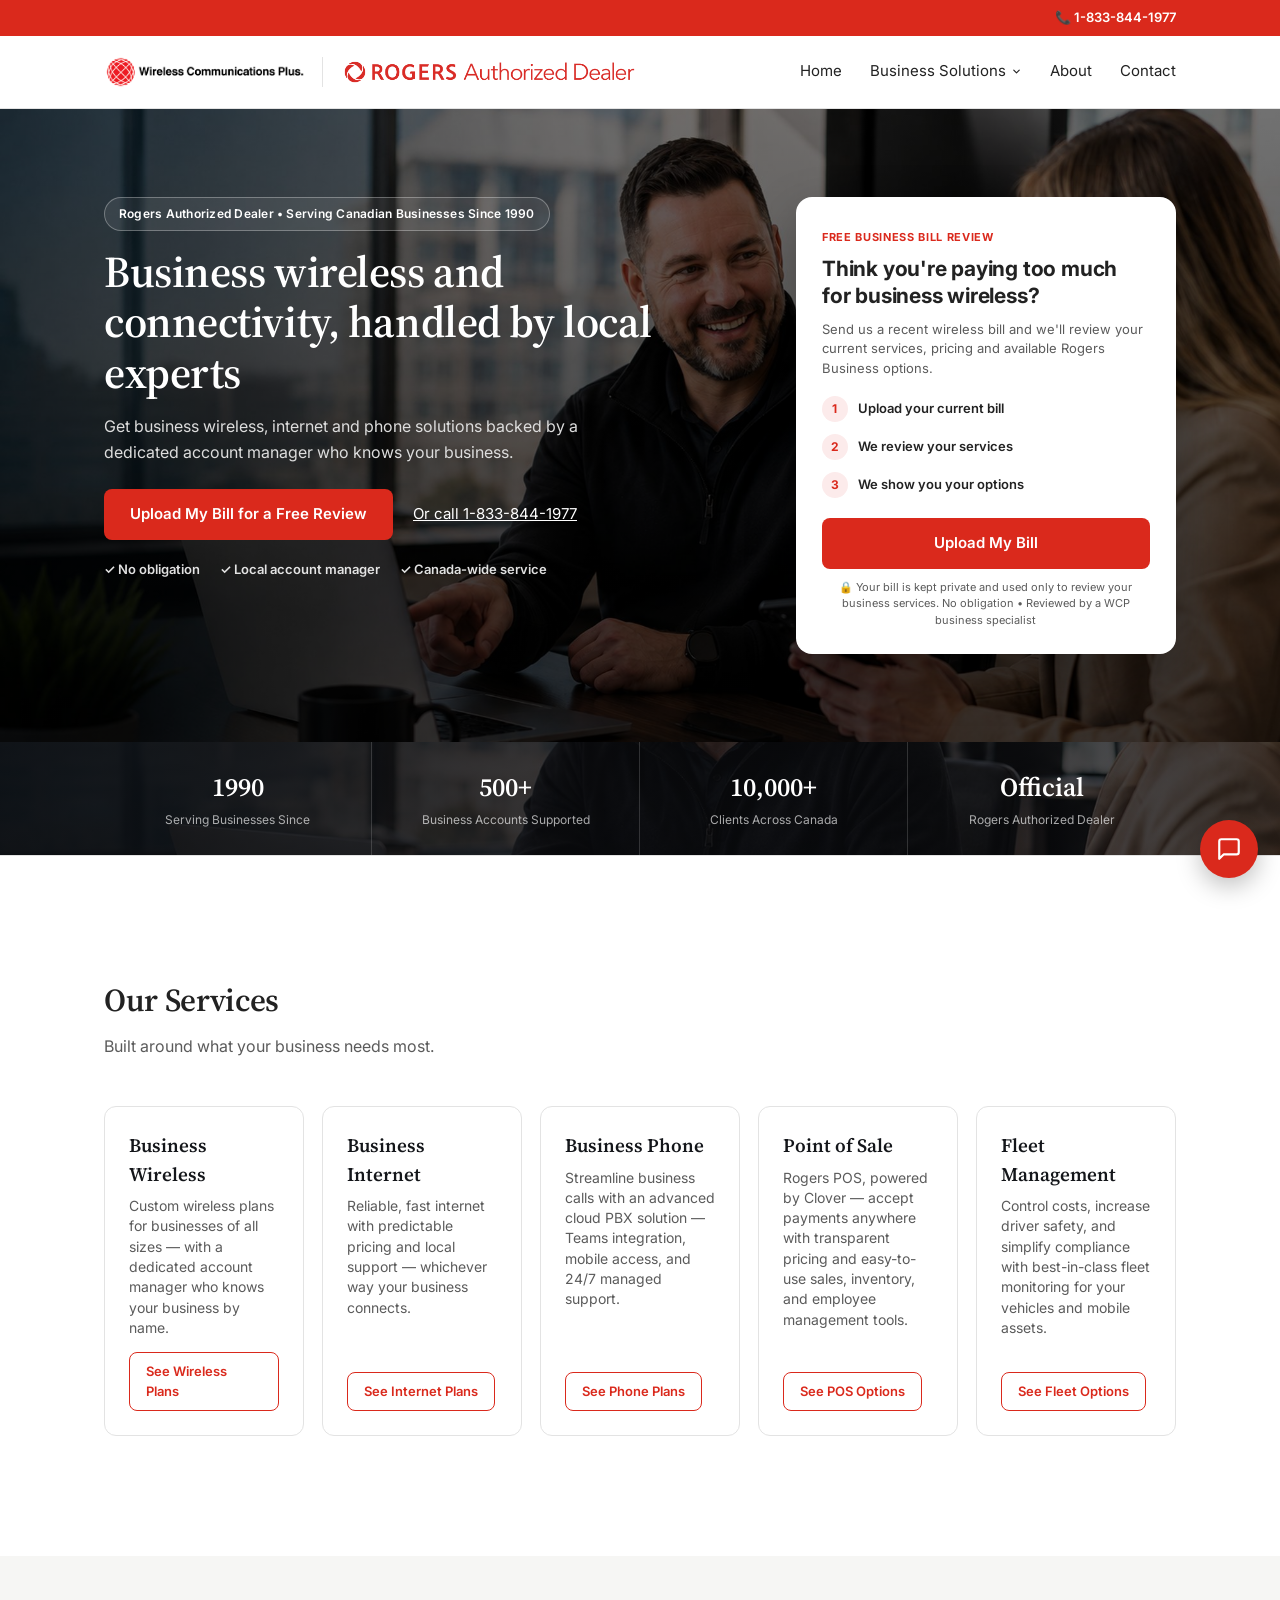
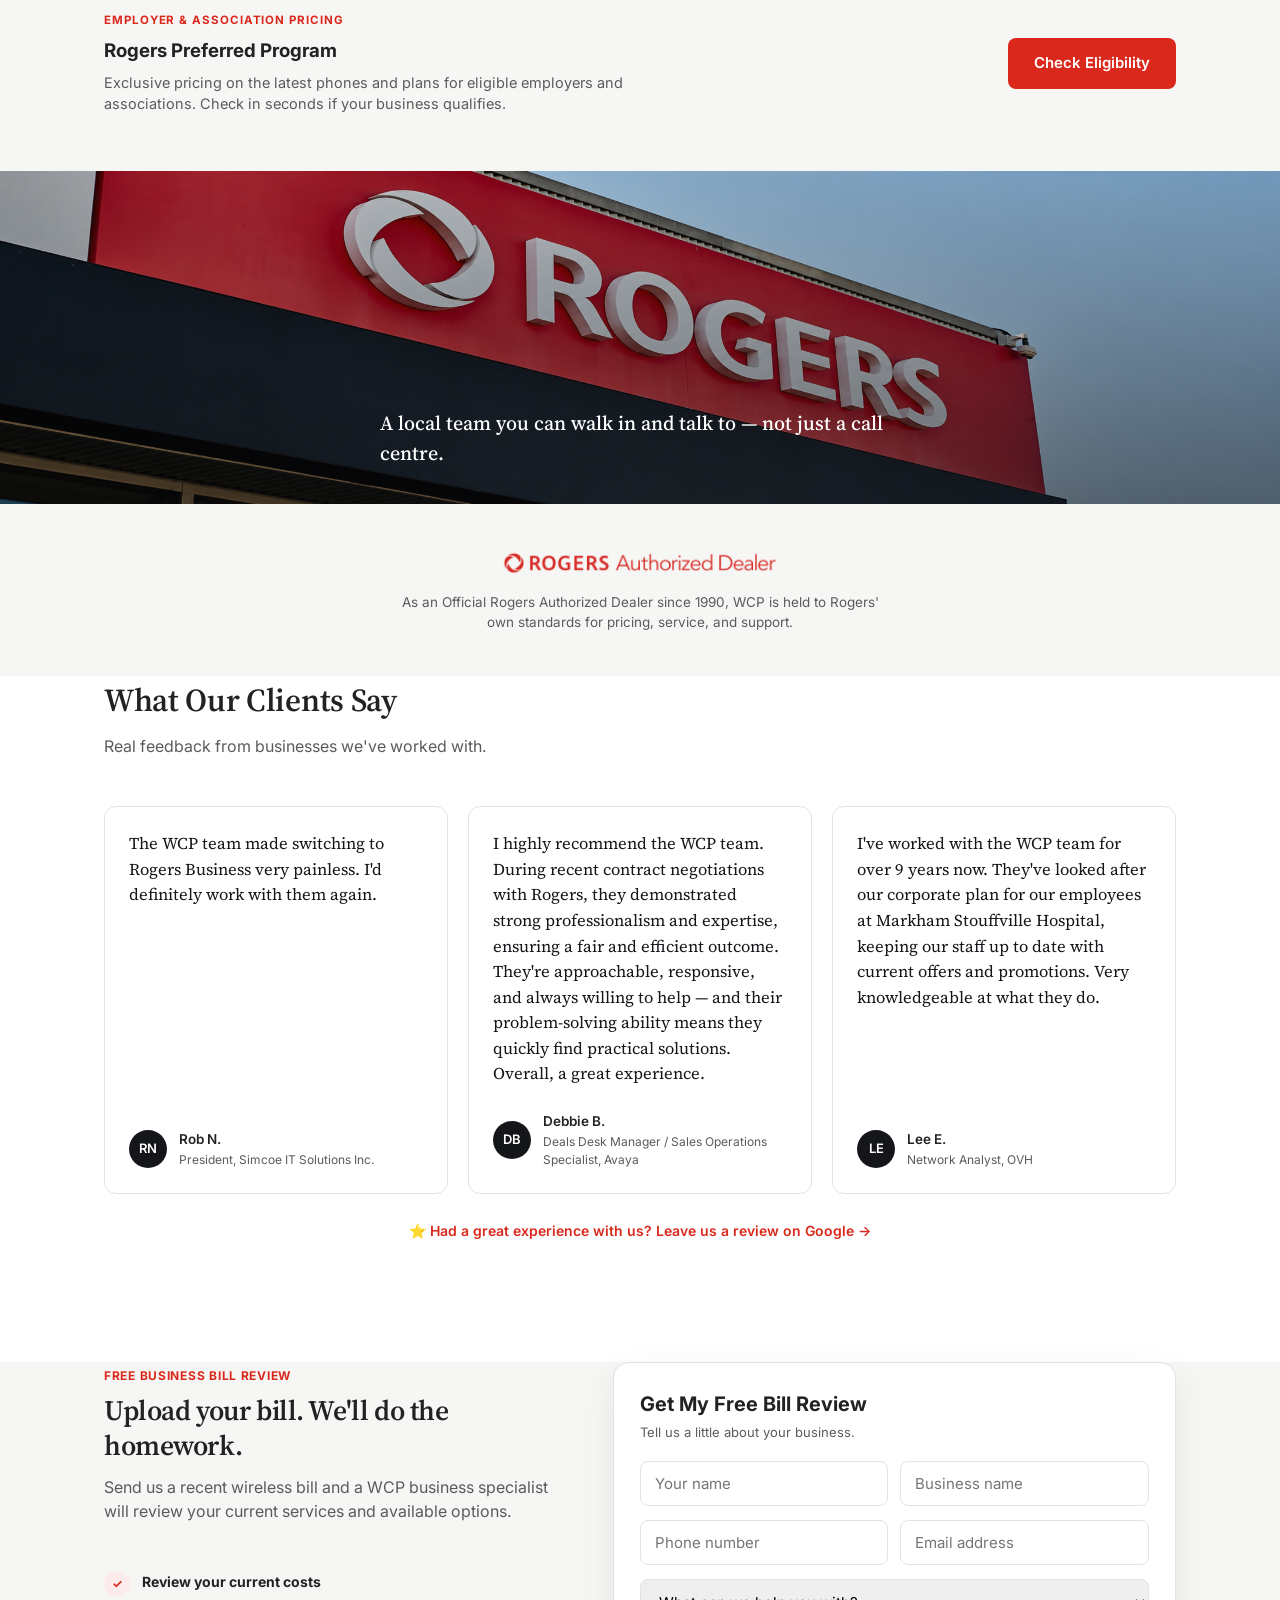
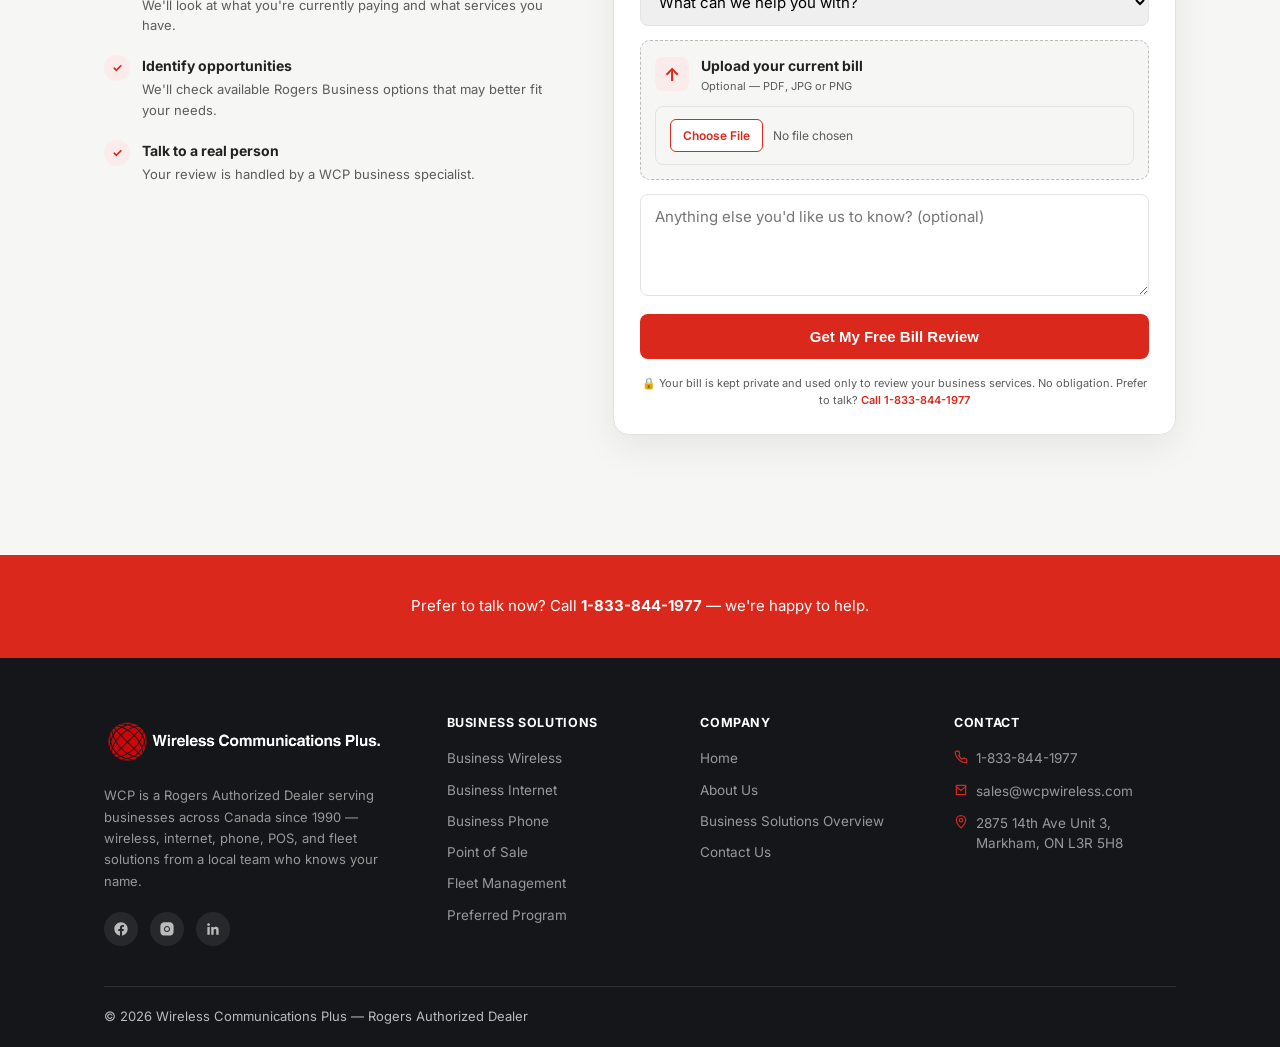
==== index.html @ bba3154e "Enhance privacy information in HTML content Updated privacy note in bill card and form disclaimer." ====
<!DOCTYPE html>
<html lang="en">
<head>
<!-- Google tag (gtag.js) -->
<script async src="https://www.googletagmanager.com/gtag/js?id=G-5S8YWZC25F"></script>
<script>
  window.dataLayer = window.dataLayer || [];
  function gtag(){dataLayer.push(arguments);}
  gtag("js", new Date());
  gtag("config", "G-5S8YWZC25F");
</script>
<meta charset="UTF-8">
<meta name="viewport" content="width=device-width, initial-scale=1.0">
<title>Wireless Communications Plus | Rogers Authorized Dealer | Canada-Wide Business Services</title>
<meta name="description" content="WCP is a Rogers Authorized Dealer serving businesses of every size across Canada since 1990. Get a free business wireless review from a local account manager.">
<link rel="icon" type="image/png" sizes="32x32" href="images/favicon-32.png">
<link rel="icon" type="image/png" sizes="16x16" href="images/favicon-16.png">
<link rel="apple-touch-icon" sizes="180x180" href="images/favicon-180.png">
<link rel="shortcut icon" href="favicon.ico">

<meta property="og:type" content="website">
<meta property="og:site_name" content="Wireless Communications Plus">
<meta property="og:title" content="Wireless Communications Plus | Rogers Authorized Dealer | Canada-Wide Business Services">
<meta property="og:description" content="WCP is a Rogers Authorized Dealer serving businesses of every size across Canada since 1990. Get a free business wireless review from a local account manager.">
<meta property="og:image" content="https://wcpmarketing.github.io/wcp-website/images/og-image.jpg">
<meta property="og:url" content="https://wcpmarketing.github.io/wcp-website/">

<meta name="twitter:card" content="summary_large_image">
<meta name="twitter:title" content="Wireless Communications Plus | Rogers Authorized Dealer | Canada-Wide Business Services">
<meta name="twitter:description" content="WCP is a Rogers Authorized Dealer serving businesses of every size across Canada since 1990. Get a free business wireless review from a local account manager.">
<meta name="twitter:image" content="https://wcpmarketing.github.io/wcp-website/images/og-image.jpg">

<link rel="preconnect" href="https://fonts.googleapis.com">
<link href="https://fonts.googleapis.com/css2?family=Inter:wght@400;600;700&family=Source+Serif+4:opsz,wght@8..60,400;8..60,600&display=swap" rel="stylesheet">
<link rel="stylesheet" href="styles.css">
</head>
<body>

<div class="top-bar">
  <div class="container">
    <a href="tel:+18338441977" aria-label="Call 1-833-844-1977">📞 1-833-844-1977</a>
  </div>
</div>

<header class="site-header">
  <div class="container">
    <a href="index.html" class="logo-block" aria-label="Wireless Communications Plus home">
      <img src="images/wcp-logo.png" alt="Wireless Communications Plus" class="wcp-logo">
      <span class="divider"></span>
      <img src="images/Rogers_AuthorizedDealer_Logo_Red_EN.png" alt="Rogers Authorized Dealer" class="dealer-badge">
    </a>
    <button class="menu-toggle" id="menuToggle" aria-label="Toggle menu" aria-expanded="false">
      <span></span><span></span><span></span>
    </button>
    <nav class="main-nav" id="mainNav">
      <a href="index.html">Home</a>
      <div class="nav-dropdown">
        <a href="business.html" class="nav-dropdown-toggle">Business Solutions <svg width="11" height="11" viewBox="0 0 24 24" fill="none" stroke="currentColor" stroke-width="2.5" stroke-linecap="round" stroke-linejoin="round"><path d="M6 9l6 6 6-6"/></svg></a>
        <div class="nav-dropdown-menu">
          <a href="business-wireless.html">Business Wireless</a>
          <a href="business-internet.html">Business Internet</a>
          <a href="business-phone.html">Business Phone</a>
          <a href="business-pos.html">Point of Sale</a>
          <a href="fleet-management.html">Fleet Management</a>
          <a href="https://wcpwireless.com/lookup#Home">Preferred Program</a>
        </div>
      </div>
      <a href="about.html">About</a>
      <a href="contact.html">Contact</a>
    </nav>
  </div>
</header>

<section class="hero hero-photo hero-sales" style="--hero-img: url('images/hero-office-meeting.jpg');">
  <div class="container">

    <div class="hero-copy">
      <span class="hero-eyebrow">Rogers Authorized Dealer • Serving Canadian Businesses Since 1990</span>
      <h1>Business wireless and connectivity, handled by local experts</h1>
      <p>Get business wireless, internet and phone solutions backed by a dedicated account manager who knows your business.</p>
      <div class="actions">
        <a href="#contact" class="btn btn-primary">Upload My Bill for a Free Review</a>
        <a href="tel:+18338441977" class="link-inline">Or call 1-833-844-1977</a>
      </div>
      <div class="hero-checks">
        <span>✓ No obligation</span>
        <span>✓ Local account manager</span>
        <span>✓ Canada-wide service</span>
      </div>
    </div>

    <div class="bill-review-card">
      <div class="bill-card-label">FREE BUSINESS BILL REVIEW</div>
      <h2>Think you're paying too much for business wireless?</h2>
      <p>Send us a recent wireless bill and we'll review your current services, pricing and available Rogers Business options.</p>

      <div class="bill-review-steps">
        <div class="bill-step"><span class="step-number">1</span><span>Upload your current bill</span></div>
        <div class="bill-step"><span class="step-number">2</span><span>We review your services</span></div>
        <div class="bill-step"><span class="step-number">3</span><span>We show you your options</span></div>
      </div>

      <a href="#contact" class="btn btn-primary bill-card-button">Upload My Bill</a>
      <p class="bill-card-note">🔒 Your bill is kept private and used only to review your business services. No obligation • Reviewed by a WCP business specialist</p>
    </div>

  </div>
</section>

<div class="trust-bar reveal">
  <div class="container">
    <span>Serving Businesses Since</span>
    <span>Business Accounts Supported</span>
    <span>Clients Across Canada</span>
    <span>Rogers Authorized Dealer</span>
  </div>
</div>

<section class="section reveal">
  <div class="container">
    <h2>Our Services</h2>
    <p class="lede">Built around what your business needs most.</p>
    <div class="card-grid cols-5">

      <div class="card">
        <h3>Business Wireless</h3>
        <p>Custom wireless plans for businesses of all sizes — with a dedicated account manager who knows your business by name.</p>
        <a href="business-wireless.html" class="btn-card">See Wireless Plans</a>
      </div>

      <div class="card">
        <h3>Business Internet</h3>
        <p>Reliable, fast internet with predictable pricing and local support — whichever way your business connects.</p>
        <a href="business-internet.html" class="btn-card">See Internet Plans</a>
      </div>

      <div class="card">
        <h3>Business Phone</h3>
        <p>Streamline business calls with an advanced cloud PBX solution — Teams integration, mobile access, and 24/7 managed support.</p>
        <a href="business-phone.html" class="btn-card">See Phone Plans</a>
      </div>

      <div class="card">
        <h3>Point of Sale</h3>
        <p>Rogers POS, powered by Clover — accept payments anywhere with transparent pricing and easy-to-use sales, inventory, and employee management tools.</p>
        <a href="business-pos.html" class="btn-card">See POS Options</a>
      </div>

      <div class="card">
        <h3>Fleet Management</h3>
        <p>Control costs, increase driver safety, and simplify compliance with best-in-class fleet monitoring for your vehicles and mobile assets.</p>
        <a href="fleet-management.html" class="btn-card">See Fleet Options</a>
      </div>

    </div>
  </div>
</section>

<section class="section reveal" style="background:var(--surface); padding-top:56px; padding-bottom:56px;">
  <div class="container" style="display:flex; align-items:center; justify-content:space-between; gap:24px; flex-wrap:wrap;">
    <div style="max-width:520px;">
      <span class="eyebrow" style="display:block; font-size:11.5px; font-weight:700; letter-spacing:0.08em; text-transform:uppercase; color:var(--red); margin-bottom:8px;">Employer &amp; Association Pricing</span>
      <h3 style="margin:0 0 6px;">Rogers Preferred Program</h3>
      <p style="margin:0; color:var(--text-muted); font-size:14.5px;">Exclusive pricing on the latest phones and plans for eligible employers and associations. Check in seconds if your business qualifies.</p>
    </div>
    <a href="https://wcpwireless.com/lookup#Home" class="btn btn-primary" style="flex:0 0 auto;">Check Eligibility</a>
  </div>
</section>

<section class="photo-band">
  <img src="images/rogers%20store%20front1.png" alt="Rogers storefront signage">
  <div class="overlay">
    <div class="container">
      <p>A local team you can walk in and talk to — not just a call centre.</p>
    </div>
  </div>
</section>

<section class="section" style="padding-top:44px; padding-bottom:44px; background:var(--surface); text-align:center;">
  <div class="container">
    <img src="images/Rogers_AuthorizedDealer_Logo_Red_EN.png" alt="Official Rogers Authorized Dealer" style="height:30px; width:auto; margin:0 auto 14px;">
    <p style="font-size:13.5px; color:var(--text-muted); max-width:480px; margin:0 auto;">As an Official Rogers Authorized Dealer since 1990, WCP is held to Rogers' own standards for pricing, service, and support.</p>
  </div>
</section>

<section class="section reveal">
  <div class="container">
    <h2>What Our Clients Say</h2>
    <p class="lede">Real feedback from businesses we've worked with.</p>
    <div class="testimonial-grid">

      <div class="testimonial-card">
        <p class="testimonial-quote">The WCP team made switching to Rogers Business very painless. I'd definitely work with them again.</p>
        <div class="testimonial-footer">
          <span class="testimonial-avatar">RN</span>
          <div>
            <p class="testimonial-attribution">Rob N.</p>
            <p class="testimonial-role">President, Simcoe IT Solutions Inc.</p>
          </div>
        </div>
      </div>

      <div class="testimonial-card">
        <p class="testimonial-quote">I highly recommend the WCP team. During recent contract negotiations with Rogers, they demonstrated strong professionalism and expertise, ensuring a fair and efficient outcome. They're approachable, responsive, and always willing to help — and their problem-solving ability means they quickly find practical solutions. Overall, a great experience.</p>
        <div class="testimonial-footer">
          <span class="testimonial-avatar">DB</span>
          <div>
            <p class="testimonial-attribution">Debbie B.</p>
            <p class="testimonial-role">Deals Desk Manager / Sales Operations Specialist, Avaya</p>
          </div>
        </div>
      </div>

      <div class="testimonial-card">
        <p class="testimonial-quote">I've worked with the WCP team for over 9 years now. They've looked after our corporate plan for our employees at Markham Stouffville Hospital, keeping our staff up to date with current offers and promotions. Very knowledgeable at what they do.</p>
        <div class="testimonial-footer">
          <span class="testimonial-avatar">LE</span>
          <div>
            <p class="testimonial-attribution">Lee E.</p>
            <p class="testimonial-role">Network Analyst, OVH</p>
          </div>
        </div>
      </div>

    </div>

    <div class="review-cta">
      <a href="https://g.page/r/CX3o5GNSAmziEAE/review" target="_blank" rel="noopener">⭐ Had a great experience with us? Leave us a review on Google →</a>
    </div>
  </div>
</section>

<section id="contact" class="section form-section reveal">
  <div class="container">
    <div class="review-form-layout">

      <div class="review-form-intro">
        <span class="section-eyebrow">FREE BUSINESS BILL REVIEW</span>
        <h2>Upload your bill. We'll do the homework.</h2>
        <p class="lede">Send us a recent wireless bill and a WCP business specialist will review your current services and available options.</p>

        <div class="review-benefits">
          <div class="review-benefit">
            <span>✓</span>
            <div>
              <strong>Review your current costs</strong>
              <p>We'll look at what you're currently paying and what services you have.</p>
            </div>
          </div>
          <div class="review-benefit">
            <span>✓</span>
            <div>
              <strong>Identify opportunities</strong>
              <p>We'll check available Rogers Business options that may better fit your needs.</p>
            </div>
          </div>
          <div class="review-benefit">
            <span>✓</span>
            <div>
              <strong>Talk to a real person</strong>
              <p>Your review is handled by a WCP business specialist.</p>
            </div>
          </div>
        </div>
      </div>

      <form class="lead-form bill-review-form" action="https://formspree.io/f/xvkppvjl" method="POST" enctype="multipart/form-data">
        <div class="form-heading">
          <h3>Get My Free Bill Review</h3>
          <p>Tell us a little about your business.</p>
        </div>

        <div class="form-row">
          <input type="text" name="name" placeholder="Your name" autocomplete="name" required>
          <input type="text" name="business_name" placeholder="Business name" autocomplete="organization" required>
        </div>

        <div class="form-row">
          <input type="tel" name="phone" placeholder="Phone number" autocomplete="tel" required>
          <input type="email" name="email" placeholder="Email address" autocomplete="email" required>
        </div>

        <select name="interest" required>
          <option value="" disabled selected>What can we help you with?</option>
          <option value="Current bill review">Review my current wireless bill</option>
          <option value="New business wireless">New business wireless plans</option>
          <option value="Switching carrier">Switching from another carrier</option>
          <option value="Internet and phone">Business internet &amp; phone</option>
          <option value="Not sure">I'm not sure yet</option>
        </select>

        <div class="bill-upload">
          <label for="bill-upload">
            <span class="upload-icon">↑</span>
            <span class="upload-copy">
              <strong>Upload your current bill</strong>
              <small>Optional — PDF, JPG or PNG</small>
            </span>
          </label>
          <input type="file" id="bill-upload" name="current_bill" accept=".pdf,.jpg,.jpeg,.png,application/pdf,image/jpeg,image/png">
        </div>

        <textarea name="message" rows="4" placeholder="Anything else you'd like us to know? (optional)"></textarea>

        <button type="submit" class="btn btn-primary">Get My Free Bill Review</button>

        <p class="form-disclaimer">🔒 Your bill is kept private and used only to review your business services. No obligation. Prefer to talk? <a href="tel:+18338441977">Call 1-833-844-1977</a></p>
      </form>

    </div>
  </div>
</section>

<div class="footer-cta">
  <div class="container">
    <p>Prefer to talk now? Call <strong>1-833-844-1977</strong> — we're happy to help.</p>
  </div>
</div>

<footer class="site-footer">
  <div class="container">
    <div class="footer-grid">

      <div class="footer-brand">
        <img src="images/wcp-logo-white.png" alt="Wireless Communications Plus">
        <p>WCP is a Rogers Authorized Dealer serving businesses across Canada since 1990 — wireless, internet, phone, POS, and fleet solutions from a local team who knows your name.</p>
        <div class="footer-social">
          <a href="https://www.facebook.com/wcpwireless/" target="_blank" rel="noopener" aria-label="Facebook">
            <svg viewBox="0 0 24 24" width="16" height="16"><path d="M22 12.06C22 6.51 17.52 2 12 2S2 6.51 2 12.06C2 17.06 5.66 21.2 10.44 21.95V14.96H7.9V12.06H10.44V9.85C10.44 7.34 11.93 5.96 14.21 5.96C15.31 5.96 16.46 6.16 16.46 6.16V8.62H15.19C13.95 8.62 13.56 9.39 13.56 10.18V12.06H16.34L15.89 14.96H13.56V21.95C18.34 21.2 22 17.06 22 12.06Z"/></svg>
          </a>
          <a href="https://www.instagram.com/wcpwireless/" target="_blank" rel="noopener" aria-label="Instagram">
            <svg viewBox="0 0 24 24" width="16" height="16"><path d="M12 2C14.72 2 15.06 2.01 16.12 2.06C17.18 2.11 17.9 2.28 18.53 2.52C19.19 2.77 19.74 3.11 20.29 3.66C20.79 4.16 21.18 4.76 21.43 5.42C21.67 6.05 21.84 6.77 21.89 7.83C21.94 8.89 21.95 9.23 21.95 11.95C21.95 14.67 21.94 15.01 21.89 16.07C21.84 17.13 21.67 17.85 21.43 18.48C21.18 19.14 20.79 19.69 20.29 20.24C19.74 20.79 19.19 21.13 18.53 21.38C17.9 21.62 17.18 21.79 16.12 21.84C15.06 21.89 14.72 21.9 12 21.9C9.28 21.9 8.94 21.89 7.88 21.84C6.82 21.79 6.1 21.62 5.47 21.38C4.81 21.13 4.26 20.79 3.71 20.24C3.21 19.69 2.82 19.14 2.57 18.48C2.33 17.85 2.16 17.13 2.11 16.07C2.06 15.01 2.05 14.67 2.05 11.95C2.05 9.23 2.06 8.89 2.11 7.83C2.16 6.77 2.33 6.05 2.57 5.42C2.82 4.76 3.21 4.16 3.71 3.66C4.26 3.11 4.81 2.77 5.47 2.52C6.1 2.28 6.82 2.11 7.88 2.06C8.94 2.01 9.28 2 12 2ZM12 7.38C9.44 7.38 7.38 9.44 7.38 12C7.38 14.56 9.44 16.62 12 16.62C14.56 16.62 16.62 14.56 16.62 12C16.62 9.44 14.56 7.38 12 7.38ZM12 15C10.34 15 9 13.66 9 12C9 10.34 10.34 9 12 9C13.66 9 15 10.34 15 12C15 13.66 13.66 15 12 15ZM18.4 7.2C18.4 7.86 17.86 8.4 17.2 8.4C16.54 8.4 16 7.86 16 7.2C16 6.54 16.54 6 17.2 6C17.86 6 18.4 6.54 18.4 7.2Z"/></svg>
          </a>
          <a href="https://www.linkedin.com/company/wirelesscommunicationsplus/" target="_blank" rel="noopener" aria-label="LinkedIn">
            <svg viewBox="0 0 24 24" width="16" height="16"><path d="M20.45 20.45H16.9V14.88C16.9 13.55 16.87 11.85 15.05 11.85C13.2 11.85 12.92 13.29 12.92 14.79V20.45H9.36V9H12.77V10.56H12.82C13.3 9.66 14.46 8.71 16.19 8.71C19.79 8.71 20.45 11.08 20.45 14.17V20.45ZM5.34 7.43C4.19 7.43 3.26 6.5 3.26 5.34C3.26 4.19 4.19 3.26 5.34 3.26C6.49 3.26 7.43 4.19 7.43 5.34C7.43 6.5 6.49 7.43 5.34 7.43ZM7.12 20.45H3.56V9H7.12V20.45Z"/></svg>
          </a>
        </div>
      </div>

      <div class="footer-col">
        <h4>Business Solutions</h4>
        <a href="business-wireless.html">Business Wireless</a>
        <a href="business-internet.html">Business Internet</a>
        <a href="business-phone.html">Business Phone</a>
        <a href="business-pos.html">Point of Sale</a>
        <a href="fleet-management.html">Fleet Management</a>
        <a href="https://wcpwireless.com/lookup#Home">Preferred Program</a>
      </div>

      <div class="footer-col">
        <h4>Company</h4>
        <a href="index.html">Home</a>
        <a href="about.html">About Us</a>
        <a href="business.html">Business Solutions Overview</a>
        <a href="contact.html">Contact Us</a>
      </div>

      <div class="footer-col">
        <h4>Contact</h4>
        <div class="footer-contact-item">
          <svg width="14" height="14" viewBox="0 0 24 24" fill="none" stroke="currentColor" stroke-width="2" stroke-linecap="round" stroke-linejoin="round"><path d="M22 16.9v3a2 2 0 0 1-2.2 2 19.8 19.8 0 0 1-8.6-3.1 19.5 19.5 0 0 1-6-6 19.8 19.8 0 0 1-3.1-8.7A2 2 0 0 1 4.1 2h3a2 2 0 0 1 2 1.7c.1.9.3 1.8.6 2.7a2 2 0 0 1-.5 2.1L8 9.7a16 16 0 0 0 6 6l1.2-1.2a2 2 0 0 1 2.1-.5c.9.3 1.8.5 2.7.6a2 2 0 0 1 1.7 2z"/></svg>
          <a href="tel:+18338441977">1-833-844-1977</a>
        </div>
        <div class="footer-contact-item">
          <svg width="14" height="14" viewBox="0 0 24 24" fill="none" stroke="currentColor" stroke-width="2" stroke-linecap="round" stroke-linejoin="round"><path d="M4 4h16v16H4z"/><path d="m4 6 8 7 8-7"/></svg>
          <a href="mailto:sales@wcpwireless.com">sales@wcpwireless.com</a>
        </div>
        <div class="footer-contact-item">
          <svg width="14" height="14" viewBox="0 0 24 24" fill="none" stroke="currentColor" stroke-width="2" stroke-linecap="round" stroke-linejoin="round"><path d="M12 22s8-7.4 8-13a8 8 0 1 0-16 0c0 5.6 8 13 8 13z"/><circle cx="12" cy="9" r="3"/></svg>
          <span>2875 14th Ave Unit 3, Markham, ON L3R 5H8</span>
        </div>
      </div>

    </div>

    <div class="footer-bottom">
      <span>&copy; 2026 Wireless Communications Plus — Rogers Authorized Dealer</span>
    </div>
  </div>
</footer>

<script src="script.js"></script>
<script src="chatbot.js"></script>
</body>
</html>
---- styles.css ----
/* ===== WCP Wireless — Shared Stylesheet ===== */

:root {
  --red: #DA291C;
  --red-dark: #AE2016;
  --dark: #14161A;
  --text: #222222;
  --text-muted: #5B5B5B;
  --border: #E3E3E3;
  --surface: #F6F6F4;
  --white: #FFFFFF;
  --radius: 8px;
  --max-width: 1120px;
  --font-body: 'Inter', -apple-system, BlinkMacSystemFont, 'Segoe UI', sans-serif;
  --font-display: 'Source Serif 4', Georgia, serif;
}

* { box-sizing: border-box; }

body {
  margin: 0;
  font-family: var(--font-body);
  color: var(--text);
  line-height: 1.5;
  background: var(--white);
}

img { max-width: 100%; display: block; }

a { color: inherit; text-decoration: none; }

.container {
  max-width: var(--max-width);
  margin: 0 auto;
  padding: 0 24px;
}

/* ---- Top utility bar ---- */
.top-bar {
  background: var(--red);
  color: var(--white);
}
.top-bar .container {
  display: flex;
  justify-content: flex-end;
  align-items: center;
  gap: 28px;
  padding-top: 8px;
  padding-bottom: 8px;
  font-size: 13px;
}
.top-bar a { display: flex; align-items: center; gap: 6px; font-weight: 600; }
.top-bar nav { display: flex; gap: 20px; }
.top-bar nav a:hover { text-decoration: underline; }

/* ---- Header ---- */
header.site-header {
  border-bottom: 1px solid var(--border);
}
header.site-header .container {
  display: flex;
  justify-content: space-between;
  align-items: center;
  padding-top: 16px;
  padding-bottom: 16px;
}
.logo-block { display: flex; flex-direction: row; align-items: center; gap: 16px; }
.logo-block .divider { width: 1px; height: 30px; background: var(--border); flex: 0 0 auto; }
.logo-block .company { font-size: 13px; color: var(--text-muted); letter-spacing: 0.03em; text-transform: uppercase; }
.logo-block .rogers { font-size: 17px; font-weight: 700; color: var(--red); }
.main-nav { display: flex; gap: 28px; font-size: 15px; }
.main-nav a:hover { color: var(--red); }

/* ---- Nav dropdown (Rogers Business Services) ---- */
.nav-dropdown { position: relative; }
.nav-dropdown-toggle { display: inline-flex; align-items: center; gap: 5px; padding-bottom: 8px; margin-bottom: -8px; }
.nav-dropdown-toggle svg { flex: 0 0 auto; transition: transform 0.15s ease; }
.nav-dropdown:hover .nav-dropdown-toggle svg,
.nav-dropdown:focus-within .nav-dropdown-toggle svg { transform: rotate(180deg); }
.nav-dropdown-menu {
  display: none;
  position: absolute;
  top: 100%;
  left: 0;
  margin-top: 0;
  background: var(--white);
  border: 1px solid var(--border);
  border-radius: 10px;
  box-shadow: 0 16px 36px rgba(0,0,0,0.1);
  padding: 8px;
  min-width: 210px;
  z-index: 60;
}
.nav-dropdown:hover .nav-dropdown-menu,
.nav-dropdown:focus-within .nav-dropdown-menu { display: block; }
.nav-dropdown-menu a {
  display: block;
  padding: 10px 14px;
  font-size: 14px;
  color: var(--text);
  border-radius: 6px;
  white-space: nowrap;
}
.nav-dropdown-menu a:hover { background: var(--surface); color: var(--red); }

/* ---- Hero ---- */
.hero {
  background: linear-gradient(180deg, rgba(0,0,0,0.55), rgba(0,0,0,0.75)), var(--dark);
  color: var(--white);
  padding: 72px 0;
}
.hero .container { max-width: 640px; }
.hero h1 {
  font-size: 36px;
  font-weight: 700;
  line-height: 1.25;
  margin: 0 0 16px;
}
.hero p {
  font-size: 17px;
  color: #DDDDDD;
  margin: 0 0 28px;
}
.hero .actions { display: flex; align-items: center; gap: 20px; flex-wrap: wrap; }

.btn {
  display: inline-block;
  padding: 14px 26px;
  border-radius: var(--radius);
  font-weight: 600;
  font-size: 15px;
  border: none;
  cursor: pointer;
}
.btn-primary { background: var(--red); color: var(--white); }
.btn-primary:hover { background: var(--red-dark); }
.btn-outline {
  background: transparent;
  color: var(--white);
  border: 1px solid var(--white);
}
.btn-outline:hover { background: rgba(255,255,255,0.1); }
.link-inline { color: var(--white); text-decoration: underline; font-size: 15px; }

/* ---- Trust bar ---- */
.trust-bar {
  background:
    linear-gradient(100deg, rgba(10,11,14,0.86) 0%, rgba(10,11,14,0.72) 100%),
    url('images/hero-office-meeting.jpg') center/cover;
  border-bottom: 1px solid var(--border);
  padding: 0;
}
.trust-bar .container {
  display: grid;
  grid-template-columns: repeat(4, 1fr);
  gap: 0;
  font-size: 14px;
}
.trust-bar span {
  display: flex;
  flex-direction: column;
  align-items: center;
  text-align: center;
  gap: 4px;
  padding: 26px 20px;
  border-right: 1px solid rgba(255,255,255,0.16);
  color: rgba(255,255,255,0.65);
  font-size: 12px;
}
.trust-bar span:last-child { border-right: none; }
.trust-bar span::before {
  font-family: var(--font-display);
  font-size: 26px;
  font-weight: 600;
  color: #ffffff;
}
.trust-bar span:nth-child(1)::before { content: "1990"; }
.trust-bar span:nth-child(2)::before { content: "500+"; }
.trust-bar span:nth-child(3)::before { content: "10,000+"; }
.trust-bar span:nth-child(4)::before { content: "Official"; }
@media (max-width: 700px) {
  .trust-bar .container { grid-template-columns: repeat(2, 1fr); }
  .trust-bar span:nth-child(2) { border-right: none; }
}

/* ---- Storefront photo band ---- */
.photo-band {
  position: relative;
  height: clamp(240px, 26vw, 520px);
  overflow: hidden;
}
.photo-band img {
  width: 100%;
  height: 100%;
  object-fit: cover;
  object-position: center;
}
.photo-band .overlay {
  position: absolute;
  inset: 0;
  background: linear-gradient(180deg, rgba(10,11,14,0.15), rgba(10,11,14,0.55));
  display: flex;
  align-items: flex-end;
}
.photo-band .overlay .container { padding-bottom: 36px; }
.photo-band p {
  color: #fff;
  font-family: var(--font-display);
  font-size: 20px;
  font-weight: 500;
  max-width: 520px;
  margin: 0;
}
@media (max-width: 700px) {
  .photo-band p { font-size: 17px; }
}

/* ---- Section ---- */
.section { padding: 120px 0; }
.section + .section { padding-top: 0; }
.section h2 { font-family: var(--font-display); font-weight: 600; font-size: 32px; letter-spacing: -0.01em; margin: 0 0 10px; }
.section .lede { color: var(--text-muted); margin: 0 0 48px; font-size: 16px; max-width: 480px; }
.eyebrow { font-size: 11.5px; font-weight: 700; letter-spacing: 0.08em; text-transform: uppercase; color: var(--red); margin-bottom: 12px; display: block; }

/* ---- Card grid ---- */
.card-grid {
  display: grid;
  grid-template-columns: repeat(auto-fit, minmax(240px, 1fr));
  gap: 18px;
}
.card-grid.cols-5 {
  grid-template-columns: repeat(5, 1fr);
}
@media (max-width: 1100px) {
  .card-grid.cols-5 { grid-template-columns: repeat(3, 1fr); }
}
@media (max-width: 700px) {
  .card-grid.cols-5 { grid-template-columns: repeat(2, 1fr); }
}
@media (max-width: 480px) {
  .card-grid.cols-5 { grid-template-columns: 1fr; }
}
.card {
  border: 1px solid var(--border);
  border-radius: 12px;
  padding: 24px;
  background: var(--white);
}
.card-grid .card {
  display: flex;
  flex-direction: column;
  height: 100%;
}
.card.featured {
  border: 2px solid var(--red);
  position: relative;
}
.badge {
  display: inline-block;
  background: transparent;
  border: 1px solid rgba(180,14,42,0.3);
  color: var(--red);
  font-size: 11px;
  font-weight: 700;
  letter-spacing: 0.04em;
  text-transform: uppercase;
  padding: 4px 10px;
  border-radius: 20px;
  margin-bottom: 16px;
}
.card h3 { font-family: var(--font-display); font-weight: 600; font-size: 19px; color: var(--dark); margin: 0 0 8px; }
.card p { font-size: 14px; color: var(--text-muted); margin: 0 0 14px; line-height: 1.45; flex: 1 0 auto; }
.btn-card {
  display: inline-block;
  padding: 9px 16px;
  border: 1px solid var(--red);
  color: var(--red);
  border-radius: var(--radius);
  font-size: 13px;
  font-weight: 600;
  margin-top: auto;
  align-self: flex-start;
}
.btn-card:hover { background: var(--red); color: var(--white); }

/* ---- Why WCP ---- */
.why-grid {
  display: grid;
  grid-template-columns: repeat(auto-fit, minmax(220px, 1fr));
  gap: 18px;
}
.why-item { display: flex; gap: 12px; align-items: flex-start; font-size: 15px; color: var(--text-muted); }

/* ---- Why WCP: 3-card layout + highlighted banner ---- */
.why-numbered-grid {
  display: flex;
  flex-wrap: wrap;
  margin-top: 40px;
  border-top: 1px solid var(--border);
  border-bottom: 1px solid var(--border);
}
.why-numbered-item {
  flex: 1 1 240px;
  padding: 32px 28px;
  border-right: 1px solid var(--border);
}
.why-numbered-item:last-child { border-right: none; }
.why-num {
  display: block;
  font-family: var(--font-display);
  font-size: 40px;
  font-weight: 600;
  color: var(--red);
  line-height: 1;
  margin-bottom: 14px;
}
.why-numbered-item h3 {
  font-family: var(--font-display);
  font-size: 18px;
  font-weight: 600;
  color: var(--dark);
  margin: 0 0 8px;
}
.why-numbered-item p { font-size: 14px; color: var(--text-muted); line-height: 1.55; margin: 0; }
@media (max-width: 700px) {
  .why-numbered-grid { flex-direction: column; }
  .why-numbered-item { border-right: none; border-bottom: 1px solid var(--border); }
  .why-numbered-item:last-child { border-bottom: none; }
}

.why-banner {
  position: relative;
  display: flex;
  align-items: center;
  justify-content: space-between;
  flex-wrap: wrap;
  gap: 24px;
  border-radius: 16px;
  overflow: hidden;
  padding: 40px 36px;
  margin-top: 40px;
  background-image: linear-gradient(120deg, rgba(10,11,14,0.9), rgba(10,11,14,0.72)), url('images/hero-office-meeting.jpg');
  background-size: cover;
  background-position: center;
}
.why-banner-text { max-width: 480px; }
.why-banner-eyebrow {
  display: block;
  font-size: 11.5px;
  font-weight: 700;
  letter-spacing: 0.08em;
  text-transform: uppercase;
  color: #E8B4BC;
  margin-bottom: 10px;
}
.why-banner h3 {
  font-family: var(--font-display);
  font-size: 24px;
  font-weight: 600;
  color: #fff;
  margin: 0 0 8px;
  letter-spacing: -0.01em;
}
.why-banner p { font-size: 14.5px; color: rgba(255,255,255,0.72); margin: 0; }
.why-banner .btn-primary { flex: 0 0 auto; white-space: nowrap; }

.why-tagline { text-align: center; font-size: 13px; color: var(--text-muted); margin-top: 24px; }
.why-item .icon { color: var(--red); font-weight: 700; font-size: 18px; line-height: 1; }

/* ---- Responsive video embed ---- */
.video-embed {
  position: relative;
  display: block;
  width: 100%;
  max-width: 1000px;
  margin: 0 auto;
  aspect-ratio: 16 / 9;
  border-radius: 12px;
  overflow: hidden;
  box-shadow: 0 16px 40px rgba(20,22,26,0.12);
}
.video-embed iframe {
  position: absolute;
  top: 0;
  left: 0;
  width: 100%;
  height: 100%;
  border: 0;
  display: block;
}

/* ---- Lead form ---- */
.form-section { background: var(--surface); }
.lead-form {
  max-width: 460px;
  display: grid;
  gap: 14px;
  margin-top: 24px;
}
.lead-form input,
.lead-form select {
  padding: 12px 14px;
  border: 1px solid var(--border);
  border-radius: var(--radius);
  font-size: 15px;
  font-family: inherit;
  width: 100%;
}
.lead-form input:focus,
.lead-form select:focus {
  outline: 2px solid var(--red);
  outline-offset: 1px;
}
.lead-form button {
  margin-top: 4px;
}

/* ---- Footer CTA ---- */
.footer-cta {
  background: var(--red);
  color: var(--white);
  text-align: center;
  padding: 40px 0;
}
.footer-cta p { margin: 0; font-size: 15px; }
.footer-cta strong { font-weight: 700; }

footer.site-footer {
  background: var(--dark);
  color: #BBBBBB;
  font-size: 13px;
  padding: 56px 0 0;
}
.footer-grid {
  display: grid;
  grid-template-columns: 1.4fr 1fr 1fr 1fr;
  gap: 32px;
  padding-bottom: 40px;
  border-bottom: 1px solid rgba(255,255,255,0.1);
  text-align: left;
}
.footer-brand img { width: 100%; max-width: 280px; height: auto; margin-bottom: 16px; }
.footer-brand p {
  font-size: 13px;
  line-height: 1.65;
  color: #999999;
  max-width: 280px;
  margin: 0 0 20px;
}
.footer-col h4 {
  color: #fff;
  font-size: 12.5px;
  font-weight: 700;
  text-transform: uppercase;
  letter-spacing: 0.05em;
  margin: 0 0 16px;
}
.footer-col a {
  display: block;
  color: #999999;
  font-size: 13.5px;
  margin-bottom: 11px;
  transition: color 0.15s ease;
}
.footer-col a:hover { color: #fff; }
.footer-contact-item {
  display: flex;
  align-items: flex-start;
  gap: 8px;
  margin-bottom: 12px;
  font-size: 13.5px;
  color: #999999;
}
.footer-contact-item svg { flex: 0 0 auto; margin-top: 2px; color: var(--red); }
.footer-contact-item a { color: #999999; margin: 0; }
.footer-contact-item a:hover { color: #fff; }
.footer-bottom {
  display: flex;
  justify-content: space-between;
  align-items: center;
  flex-wrap: wrap;
  gap: 16px;
  padding: 20px 0;
  text-align: left;
}
@media (max-width: 900px) {
  .footer-grid { grid-template-columns: 1fr 1fr; }
  .footer-brand { grid-column: 1 / -1; }
}
@media (max-width: 520px) {
  .footer-grid { grid-template-columns: 1fr; }
  .footer-bottom { flex-direction: column; align-items: flex-start; }
}

/* ---- Responsive ---- */
@media (max-width: 700px) {
  header.site-header .container { flex-direction: column; gap: 12px; align-items: flex-start; }
  .main-nav { gap: 16px; flex-wrap: wrap; }
  .hero { padding: 48px 0; }
  .hero h1 { font-size: 28px; }
  .top-bar .container { justify-content: center; text-align: center; gap: 14px; }
}

/* ---- Reduced motion / focus visibility ---- */
a:focus-visible, button:focus-visible {
  outline: 2px solid var(--red);
  outline-offset: 2px;
}
@media (prefers-reduced-motion: reduce) {
  * { transition: none !important; }
}

/* ---- Real logo images ---- */
.logo-block img.wcp-logo {
  height: 40px;
  width: auto;
  display: block;
}
.dealer-badge {
  height: 32px;
  width: auto;
  display: block;
}
@media (max-width: 700px) {
  .logo-block img.wcp-logo { height: 16px; }
  .dealer-badge { height: 13px; }
  .logo-block .divider { height: 18px; }
  .logo-block { gap: 10px; }
}

/* ---- Contact page responsive ---- */
@media (max-width: 800px) {
  .section .container[style*="grid-template-columns"] {
    grid-template-columns: 1fr !important;
  }
}

/* ---- Business Wireless page ---- */
.feature-strip {
  display: grid;
  grid-template-columns: repeat(auto-fit, minmax(180px, 1fr));
  gap: 28px;
  text-align: left;
  margin: 40px 0;
}
.feature-strip .feature-icon { color: var(--red); margin-bottom: 12px; }
.feature-strip h4 { font-size: 15px; margin: 0 0 4px; }
.feature-strip p { font-size: 13px; color: var(--text-muted); margin: 0; }

.team-tabs {
  display: flex;
  gap: 8px;
  border-bottom: 1px solid var(--border);
  margin-bottom: 28px;
  flex-wrap: wrap;
}
.team-tab-btn {
  background: none;
  border: none;
  padding: 10px 4px;
  font-size: 14px;
  font-weight: 600;
  color: var(--text-muted);
  cursor: pointer;
  border-bottom: 2px solid transparent;
  margin-right: 20px;
}
.team-tab-btn.active { color: var(--red); border-bottom-color: var(--red); }
.team-tab-panel { display: none; }
.team-tab-panel.active { display: block; }

.plan-grid {
  display: grid;
  grid-template-columns: repeat(auto-fit, minmax(220px, 1fr));
  gap: 20px;
  align-items: start;
}
.plan-card {
  border: 1px solid var(--border);
  border-radius: 12px;
  padding: 24px 20px;
  background: var(--white);
  transition: box-shadow 0.25s ease, transform 0.25s ease, border-color 0.25s ease;
}
.plan-card:hover {
  box-shadow: 0 12px 30px rgba(20,22,26,0.07);
  transform: translateY(-3px);
}
.plan-card.popular {
  border: 2px solid var(--dark);
  box-shadow: 0 14px 32px rgba(20,22,26,0.1);
  position: relative;
}
.plan-card.popular:hover { transform: translateY(-5px); }
.plan-card h4 { font-size: 15px; margin: 0 0 2px; }
.plan-card .device-note { font-size: 12px; color: var(--text-muted); margin: 0 0 14px; }
.plan-card .price { font-family: var(--font-display); font-size: 28px; font-weight: 600; margin: 0 0 14px; }
.plan-card .price span { font-family: var(--font-body); font-size: 13px; font-weight: 400; color: var(--text-muted); }
.plan-card ul { list-style: none; padding: 0; margin: 16px 0 0; font-size: 13px; color: var(--text-muted); }
.plan-card ul li { padding: 6px 0; border-top: 1px solid var(--border); }
.plan-card ul li:first-child { border-top: none; }

/* ---- Plan tier tabs ---- */
.plan-tabs {
  display: flex;
  gap: 8px;
  border-bottom: 1px solid var(--border);
  margin: 0 0 40px;
  flex-wrap: wrap;
}
.plan-tab-btn {
  background: none;
  border: none;
  padding: 14px 4px;
  margin-right: 32px;
  font-size: 15px;
  font-weight: 600;
  color: var(--text-muted);
  cursor: pointer;
  border-bottom: 2px solid transparent;
}
.plan-tab-btn:hover { color: var(--dark); }
.plan-tab-btn.active { color: var(--red); border-bottom-color: var(--red); }
.plan-tab-panel { display: none; }
.plan-tab-panel.active { display: block; }
@media (max-width: 700px) {
  .plan-tabs { gap: 0; }
  .plan-tab-btn { margin-right: 20px; font-size: 14px; }
}

/* ---- Line-count gate (large segmentation cards) ---- */
.line-gate { text-align: center; margin: 0 0 48px; }
.line-gate-options {
  display: grid;
  grid-template-columns: repeat(auto-fit, minmax(220px, 1fr));
  gap: 20px;
  max-width: 900px;
  margin: 32px auto 0;
}
.line-gate-options.cols-4 {
  grid-template-columns: repeat(4, 1fr);
  max-width: 1080px;
}
@media (max-width: 900px) {
  .line-gate-options.cols-4 { grid-template-columns: repeat(2, 1fr); }
}
@media (max-width: 520px) {
  .line-gate-options.cols-4 { grid-template-columns: 1fr; }
}
button.line-gate-card {
  background: var(--white);
  border: 2px solid var(--border);
  border-radius: 14px;
  padding: 32px 20px;
  cursor: pointer;
  text-align: center;
  transition: border-color 0.2s ease, box-shadow 0.2s ease, transform 0.2s ease;
  font-family: inherit;
}
button.line-gate-card:hover {
  border-color: var(--red);
  box-shadow: 0 14px 32px rgba(20,22,26,0.08);
  transform: translateY(-2px);
}
button.line-gate-card.active {
  border-color: var(--red);
  background: var(--surface);
  box-shadow: 0 14px 32px rgba(180,14,42,0.1);
}
.line-gate-range {
  display: block;
  font-family: var(--font-display);
  font-size: 40px;
  font-weight: 600;
  color: var(--dark);
  line-height: 1;
}
button.line-gate-card.active .line-gate-range { color: var(--red); }
.line-gate-unit {
  display: block;
  font-size: 13px;
  color: var(--text-muted);
  margin: 4px 0 12px;
  text-transform: uppercase;
  letter-spacing: 0.04em;
}
.line-gate-label {
  display: block;
  font-size: 16px;
  font-weight: 600;
  color: var(--text);
}
.line-gate-sublabel {
  display: block;
  font-size: 12.5px;
  color: var(--text-muted);
  margin-top: 4px;
}
.line-gate-hint {
  text-align: center;
  font-size: 13px;
  color: var(--text-muted);
  margin-top: 16px;
}
.line-gate-hint button {
  background: none;
  border: none;
  padding: 0;
  color: var(--red);
  font-weight: 600;
  cursor: pointer;
  text-decoration: underline;
  font-size: 13px;
  font-family: inherit;
}

/* ---- Best value badge (elevated from standard "Popular" badge) ---- */
.badge-best-value {
  display: inline-block;
  background: var(--red);
  color: #fff;
  font-size: 11px;
  font-weight: 700;
  letter-spacing: 0.03em;
  text-transform: uppercase;
  padding: 6px 12px;
  border-radius: 20px;
  margin-bottom: 16px;
}
.plan-card.best-value {
  border: 2px solid var(--red);
  box-shadow: 0 14px 32px rgba(180,14,42,0.12);
  position: relative;
}

/* ---- Benefit rows (consistent terminology, skimmable) ---- */
.plan-card ul.benefits { list-style: none; padding: 0; margin: 16px 0 0; }
.benefit-row {
  display: flex;
  align-items: flex-start;
  gap: 8px;
  padding: 7px 0;
  border-top: 1px solid var(--border);
  font-size: 13px;
  color: var(--text);
}
.plan-card ul.benefits li:first-child.benefit-row { border-top: none; }
.benefit-icon {
  flex: 0 0 auto;
  color: var(--red);
  margin-top: 1px;
}
.plan-card ul.extras {
  list-style: none;
  padding: 0;
  margin: 8px 0 0;
  font-size: 12.5px;
  color: var(--text-muted);
}
.plan-card ul.extras li { padding: 4px 0 4px 18px; position: relative; }
.plan-card ul.extras li::before { content: "+"; position: absolute; left: 0; color: var(--text-muted); }

.include-strip {
  display: grid;
  grid-template-columns: repeat(auto-fit, minmax(220px, 1fr));
  gap: 12px;
  background: var(--surface);
  border-radius: 12px;
  padding: 20px;
  margin: 24px 0 32px;
  font-size: 13px;
}
.include-strip li { list-style: none; }

.addon-grid {
  display: grid;
  grid-template-columns: repeat(auto-fit, minmax(220px, 1fr));
  gap: 20px;
  margin-top: 20px;
}
.addon-card { text-align: left; }
.addon-card .addon-icon { color: var(--red); margin-bottom: 12px; }
.addon-card h4 { font-size: 15px; margin: 0 0 6px; }
.addon-card p { font-size: 13px; color: var(--text-muted); margin: 0 0 8px; }
.addon-card a { font-size: 13px; font-weight: 600; color: var(--red); }
.coming-soon-tag { font-size: 11px; color: var(--text-muted); font-weight: 400; }

/* ================= POLISH PASS ================= */

/* ---- Smooth scrolling ---- */
html { scroll-behavior: smooth; overflow-x: hidden; }
@media (prefers-reduced-motion: reduce) {
  html { scroll-behavior: auto; }
}

/* ---- Sticky header with scroll shadow ---- */
header.site-header {
  position: sticky;
  top: 0;
  z-index: 100;
  background: var(--white);
  transition: box-shadow 0.25s ease;
}
header.site-header.scrolled {
  box-shadow: 0 2px 12px rgba(0,0,0,0.08);
}

/* ---- Button polish ---- */
.btn, .btn-card {
  transition: transform 0.15s ease, box-shadow 0.15s ease, background-color 0.15s ease;
}
.btn-primary:hover {
  transform: translateY(-2px);
  box-shadow: 0 6px 16px rgba(200,16,46,0.28);
}
.btn-primary:active { transform: translateY(0); }
.btn-outline:hover { transform: translateY(-2px); }
.btn-card:hover {
  background: var(--red);
  color: var(--white);
  transform: translateY(-2px);
}

/* ---- Card polish ---- */
.card, .plan-card, .addon-card {
  transition: transform 0.2s ease, box-shadow 0.2s ease;
}
.card:hover, .plan-card:hover {
  transform: translateY(-4px);
  box-shadow: 0 10px 28px rgba(0,0,0,0.08);
}

/* ---- Link underline animation (nav + inline links) ---- */
.main-nav a, .top-bar nav a {
  position: relative;
  transition: color 0.15s ease;
}
.main-nav a::after {
  content: "";
  position: absolute;
  left: 0; bottom: -4px;
  width: 0; height: 2px;
  background: var(--red);
  transition: width 0.2s ease;
}
.main-nav a:hover::after { width: 100%; }

/* ---- Hamburger menu button (hidden on desktop) ---- */
.menu-toggle {
  display: none;
  flex-direction: column;
  justify-content: center;
  gap: 5px;
  width: 34px;
  height: 34px;
  background: none;
  border: none;
  cursor: pointer;
  padding: 0;
}
.menu-toggle span {
  display: block;
  height: 2px;
  width: 100%;
  background: var(--text);
  border-radius: 2px;
  transition: transform 0.25s ease, opacity 0.25s ease;
}
.menu-toggle.open span:nth-child(1) { transform: translateY(7px) rotate(45deg); }
.menu-toggle.open span:nth-child(2) { opacity: 0; }
.menu-toggle.open span:nth-child(3) { transform: translateY(-7px) rotate(-45deg); }

/* ---- Scroll-reveal animation ---- */
.reveal {
  opacity: 0;
  transform: translateY(18px);
  transition: opacity 0.5s ease, transform 0.5s ease;
}
.reveal.visible {
  opacity: 1;
  transform: translateY(0);
}
@media (prefers-reduced-motion: reduce) {
  .reveal { opacity: 1; transform: none; transition: none; }
}

/* ---- Mobile nav overhaul ---- */
@media (max-width: 700px) {
  header.site-header .container {
    flex-direction: row;
    justify-content: space-between;
    align-items: center;
    gap: 0;
  }
  .menu-toggle { display: flex; }
  .main-nav {
    position: absolute;
    top: 100%;
    left: 0;
    right: 0;
    background: var(--white);
    flex-direction: column;
    gap: 0;
    max-height: 0;
    overflow: hidden;
    transition: max-height 0.3s ease;
    box-shadow: 0 8px 16px rgba(0,0,0,0.06);
  }
  .main-nav.open { max-height: 700px; }
  .main-nav a {
    padding: 16px 24px;
    border-top: 1px solid var(--border);
    font-size: 16px;
  }
  .main-nav a::after { display: none; }

  /* Nav dropdown becomes an always-expanded inline sublist on mobile,
     since hover doesn't work on touch */
  .nav-dropdown-menu {
    display: block;
    position: static;
    margin-top: 0;
    border: none;
    box-shadow: none;
    border-radius: 0;
    padding: 0;
    background: var(--surface);
    min-width: 0;
  }
  .nav-dropdown-menu a {
    padding: 14px 24px 14px 40px;
    border-top: 1px solid var(--border);
    font-size: 15px;
  }
  .nav-dropdown-toggle svg { display: none; }

  /* Ensure comfortable tap targets on mobile */
  .btn, .btn-card { min-height: 44px; display: inline-flex; align-items: center; justify-content: center; }
}

/* ---- Business Internet page ---- */
.term-note {
  background: var(--surface);
  border-radius: var(--radius);
  padding: 12px 16px;
  font-size: 13px;
  color: var(--text-muted);
  margin: 16px 0 24px;
}
.bundle-grid {
  display: grid;
  grid-template-columns: repeat(auto-fit, minmax(200px, 1fr));
  gap: 16px;
  margin-top: 20px;
}
.bundle-card {
  border-radius: 12px;
  padding: 18px;
  color: var(--white);
  font-size: 14px;
  font-weight: 600;
}
.bundle-card.b1 { background: #333333; }
.bundle-card.b2 { background: #1a1a1a; }
.bundle-card.b3 { background: var(--red); }
.plan-card .plan-tier-label {
  font-size: 11px;
  text-transform: uppercase;
  letter-spacing: 0.04em;
  color: var(--text-muted);
  margin: 0 0 4px;
}
.plan-card.popular { border: 2px solid var(--red); position: relative; }

/* ---- Business Phone page ---- */
.seat-stepper {
  display: inline-flex;
  align-items: center;
  gap: 0;
  border: 1px solid var(--border);
  border-radius: var(--radius);
  overflow: hidden;
}
.seat-stepper span {
  display: inline-flex;
  align-items: center;
  justify-content: center;
  width: 36px;
  height: 36px;
  font-size: 15px;
  color: var(--text-muted);
  background: var(--surface);
}
.seat-stepper .seat-count {
  width: 44px;
  background: var(--white);
  color: var(--text);
  font-weight: 600;
  border-left: 1px solid var(--border);
  border-right: 1px solid var(--border);
}
.dial-tone-box {
  border: 1px solid var(--border);
  border-radius: 12px;
  padding: 24px;
  display: flex;
  justify-content: space-between;
  align-items: center;
  gap: 20px;
  flex-wrap: wrap;
  margin-top: 40px;
}
.dial-tone-box p { margin: 0; font-size: 14px; color: var(--text-muted); max-width: 480px; }
.dial-tone-box h4 { margin: 0 0 4px; }
.full-details-link {
  display: inline-block;
  margin-top: 10px;
  font-size: 13px;
  font-weight: 600;
  color: var(--red);
}

/* ---- Testimonials ---- */
.testimonial-grid {
  display: grid;
  grid-template-columns: repeat(auto-fit, minmax(260px, 1fr));
  gap: 20px;
  margin-top: 24px;
}
.testimonial-card {
  background: var(--white);
  border: 1px solid var(--border);
  border-radius: 12px;
  padding: 24px;
  display: flex;
  flex-direction: column;
}
.testimonial-quote {
  font-family: var(--font-display);
  font-size: 16.5px;
  font-weight: 400;
  color: var(--dark);
  line-height: 1.55;
  margin: 0 0 24px;
  flex-grow: 1;
}
.testimonial-attribution { font-size: 13.5px; font-weight: 600; color: var(--text); margin: 0; }
.testimonial-role { font-size: 12px; color: var(--text-muted); margin: 2px 0 0; }
.testimonial-avatar {
  width: 38px; height: 38px; border-radius: 50%;
  background: var(--dark); color: #fff;
  display: flex; align-items: center; justify-content: center;
  font-size: 13px; font-weight: 600; flex: 0 0 38px;
  margin-right: 12px;
}
.testimonial-card { display: flex; flex-direction: column; }
.testimonial-footer { display: flex; align-items: center; }

/* ---- Country list disclosure ---- */
.country-toggle {
  margin-top: 10px;
}
.country-toggle summary {
  cursor: pointer;
  font-size: 12px;
  font-weight: 600;
  color: var(--red);
  list-style: none;
}
.country-toggle summary::-webkit-details-marker { display: none; }
.country-toggle summary::after { content: " ▾"; }
.country-toggle[open] summary::after { content: " ▴"; }
.country-list {
  margin-top: 10px;
  font-size: 12px;
  color: var(--text-muted);
  columns: 2;
  column-gap: 16px;
  line-height: 1.7;
}
@media (max-width: 500px) {
  .country-list { columns: 1; }
}

/* ---- Coming soon placeholder ---- */
.tier-placeholder {
  border: 1px dashed var(--border);
  border-radius: 12px;
  padding: 32px;
  text-align: center;
  color: var(--text-muted);
  font-size: 14px;
}

/* ---- Hero with photo background ---- */
.hero.hero-photo {
  background-image: linear-gradient(180deg, rgba(0,0,0,0.55), rgba(0,0,0,0.75)), var(--hero-img);
  background-size: cover;
  background-position: center 30%;
  background-repeat: no-repeat;
}

.section-photo-bg {
  background-image: linear-gradient(180deg, rgba(10,11,14,0.82), rgba(10,11,14,0.88)), var(--section-bg-img);
  background-size: cover;
  background-position: center;
  background-repeat: no-repeat;
}
.section-photo-bg h2 { color: #fff; }
.section-photo-bg .lede { color: rgba(255,255,255,0.75); }

/* ---- About page ---- */
.about-gallery {
  display: grid;
  grid-template-columns: repeat(auto-fit, minmax(220px, 1fr));
  gap: 16px;
  margin-top: 24px;
}
.about-gallery img {
  width: 100%;
  height: 280px;
  object-fit: cover;
  border-radius: 12px;
}
.about-gallery .wide {
  grid-column: span 2;
  height: 340px;
}
@media (max-width: 700px) {
  .about-gallery .wide { grid-column: span 1; }
}
.award-card {
  display: flex;
  gap: 20px;
  align-items: center;
  background: var(--surface);
  border-radius: 12px;
  padding: 24px;
  min-width: 0;
}
.award-card > div { min-width: 0; }
.award-card .icon { color: var(--red); }
.award-card h3 { margin: 0 0 6px; }
.award-card p { margin: 0; font-size: 14px; color: var(--text-muted); }

/* ---- Two-column text + photo split ---- */
.split-content {
  display: grid;
  grid-template-columns: 1.1fr 0.9fr;
  gap: 48px;
  align-items: center;
  min-width: 0;
}
.split-content > * { min-width: 0; }
.split-content img {
  width: 100%;
  height: 100%;
  min-height: 280px;
  object-fit: cover;
  border-radius: 14px;
}
@media (max-width: 800px) {
  .split-content { grid-template-columns: 1fr; gap: 24px; }
  .split-content img { min-height: 220px; order: -1; }
}

/* ---- Footer social icons ---- */
.footer-social {
  display: flex;
  justify-content: flex-start;
  gap: 12px;
  margin-bottom: 0;
}
.footer-social a {
  display: inline-flex;
  align-items: center;
  justify-content: center;
  width: 34px;
  height: 34px;
  border-radius: 50%;
  background: rgba(255,255,255,0.08);
  transition: background 0.15s ease, transform 0.15s ease;
}
.footer-social a:hover {
  background: var(--red);
  transform: translateY(-2px);
}
.footer-social svg {
  width: 16px;
  height: 16px;
  fill: #BBBBBB;
}
.footer-social a:hover svg {
  fill: #FFFFFF;
}

/* ---- Google review CTA ---- */
.review-cta {
  margin-top: 24px;
  text-align: center;
}
.review-cta a {
  display: inline-flex;
  align-items: center;
  gap: 8px;
  font-size: 14px;
  font-weight: 600;
  color: var(--red);
}
.review-cta a:hover { text-decoration: underline; }

/* =========================================================
   HOMEPAGE SALES HERO / FREE BILL REVIEW
   ========================================================= */

/* ---- Sales Hero ---- */
.hero-sales {
  padding: 88px 0;
}
.hero-sales .container {
  max-width: var(--max-width);
  display: grid;
  grid-template-columns: minmax(0, 1.3fr) minmax(0, 1fr);
  align-items: start;
  gap: 40px;
}
.hero-copy {
  max-width: 560px;
}
.hero-eyebrow {
  display: inline-block;
  max-width: 100%;
  margin-bottom: 16px;
  padding: 7px 14px;
  border: 1px solid rgba(255, 255, 255, 0.3);
  border-radius: 20px;
  background: rgba(255, 255, 255, 0.08);
  color: #ffffff;
  font-size: 12px;
  font-weight: 600;
  letter-spacing: 0.02em;
  line-height: 1.5;
}
.hero-sales h1 {
  font-family: var(--font-display);
  font-weight: 600;
  font-size: clamp(30px, 4vw, 44px);
  line-height: 1.15;
  letter-spacing: -0.01em;
  margin-bottom: 16px;
}
.hero-sales .hero-copy > p {
  max-width: 520px;
  font-size: 16px;
  line-height: 1.6;
  margin-bottom: 24px;
}
.hero-checks {
  display: flex;
  flex-wrap: wrap;
  gap: 10px 20px;
  margin-top: 20px;
  font-size: 13px;
  font-weight: 600;
  color: rgba(255, 255, 255, 0.88);
}

/* ---- Bill Review Hero Card ---- */
.bill-review-card {
  width: 100%;
  max-width: 380px;
  justify-self: end;
  background: #ffffff;
  color: var(--text);
  border-radius: 16px;
  padding: 26px;
  box-shadow: 0 20px 50px rgba(0,0,0,0.28);
}
.bill-card-label {
  display: inline-block;
  color: var(--red);
  font-size: 11px;
  font-weight: 700;
  letter-spacing: 0.06em;
  margin-bottom: 10px;
}
.bill-review-card h2 {
  color: var(--text);
  font-size: 21px;
  line-height: 1.3;
  letter-spacing: -0.01em;
  margin: 0 0 10px;
}
.bill-review-card > p {
  color: var(--text-muted);
  font-size: 13px;
  line-height: 1.5;
  margin: 0 0 14px;
}
.bill-review-steps {
  display: grid;
  gap: 12px;
  margin: 18px 0 20px;
}
.bill-step {
  display: flex;
  align-items: center;
  gap: 10px;
  color: var(--text);
  font-size: 13px;
  font-weight: 600;
}
.step-number {
  display: flex;
  align-items: center;
  justify-content: center;
  flex: 0 0 26px;
  width: 26px;
  height: 26px;
  border-radius: 50%;
  background: #fcebeb;
  color: var(--red);
  font-size: 12px;
  font-weight: 700;
}
.bill-card-button {
  width: 100%;
  text-align: center;
}
.bill-review-card .bill-card-note {
  margin: 10px 0 0;
  text-align: center;
  font-size: 11px;
  color: var(--text-muted);
}

/* ---- Bill Review Form Section ---- */
.review-form-layout {
  display: grid;
  grid-template-columns: minmax(0, 0.9fr) minmax(0, 1.1fr);
  gap: 48px;
  align-items: start;
}
.review-form-intro {
  max-width: 460px;
}
.section-eyebrow {
  display: inline-block;
  color: var(--red);
  font-size: 12px;
  font-weight: 700;
  letter-spacing: 0.06em;
  margin-bottom: 8px;
}
.review-form-intro h2 {
  font-size: 28px;
  line-height: 1.25;
  letter-spacing: -0.015em;
  margin-bottom: 12px;
}
.review-benefits {
  display: grid;
  gap: 20px;
  margin-top: 28px;
}
.review-benefit {
  display: flex;
  gap: 12px;
  align-items: flex-start;
}
.review-benefit > span {
  display: flex;
  align-items: center;
  justify-content: center;
  flex: 0 0 26px;
  width: 26px;
  height: 26px;
  border-radius: 50%;
  background: #fcebeb;
  color: var(--red);
  font-size: 12px;
  font-weight: 700;
}
.review-benefit strong {
  display: block;
  font-size: 14px;
  margin-bottom: 3px;
}
.review-benefit p {
  margin: 0;
  color: var(--text-muted);
  font-size: 13px;
  line-height: 1.55;
}

/* ---- Form Card ---- */
.bill-review-form {
  max-width: none;
  width: 100%;
  margin-top: 0;
  background: #ffffff;
  padding: 26px;
  border: 1px solid var(--border);
  border-radius: 16px;
  box-shadow: 0 12px 36px rgba(0,0,0,0.07);
  box-sizing: border-box;
}
.form-heading { margin-bottom: 4px; }
.form-heading h3 { margin: 0 0 4px; font-size: 20px; }
.form-heading p { margin: 0; color: var(--text-muted); font-size: 13px; }
.form-row {
  display: grid;
  grid-template-columns: 1fr 1fr;
  gap: 12px;
}
.bill-review-form textarea {
  padding: 12px 14px;
  border: 1px solid var(--border);
  border-radius: var(--radius);
  font-size: 15px;
  font-family: inherit;
  width: 100%;
  resize: vertical;
  box-sizing: border-box;
}
.bill-review-form textarea:focus {
  outline: 2px solid var(--red);
  outline-offset: 1px;
}

/* ---- Bill Upload ---- */
.bill-upload {
  border: 1px dashed #bbbbbb;
  border-radius: 10px;
  background: var(--surface);
  padding: 14px;
  transition: border-color 0.2s ease, background 0.2s ease;
}
.bill-upload:hover {
  border-color: var(--red);
  background: #fffafa;
}
.bill-upload label {
  display: flex;
  align-items: center;
  gap: 12px;
  margin-bottom: 12px;
  cursor: pointer;
}
.upload-icon {
  display: flex;
  align-items: center;
  justify-content: center;
  width: 34px;
  height: 34px;
  flex: 0 0 34px;
  border-radius: 8px;
  background: #fcebeb;
  color: var(--red);
  font-size: 18px;
  font-weight: 700;
}
.upload-copy { display: flex; flex-direction: column; min-width: 0; }
.upload-copy strong { font-size: 14px; }
.upload-copy small { margin-top: 2px; color: var(--text-muted); font-size: 11px; }
.bill-upload input[type="file"] {
  width: 100%;
  max-width: 100%;
  color: var(--text-muted);
  font-family: inherit;
  font-size: 12px;
  box-sizing: border-box;
}
.bill-upload input[type="file"]::file-selector-button {
  border: 1px solid var(--red);
  background: #ffffff;
  color: var(--red);
  border-radius: 6px;
  padding: 8px 12px;
  margin-right: 10px;
  font-family: inherit;
  font-weight: 600;
  cursor: pointer;
}
.bill-upload input[type="file"]::file-selector-button:hover {
  background: var(--red);
  color: #ffffff;
}

/* ---- Form Button ---- */
.bill-review-form .btn-primary { width: 100%; font-size: 15px; }
.form-disclaimer {
  text-align: center;
  margin: 2px 0 0;
  font-size: 11px;
  color: var(--text-muted);
}
.form-disclaimer a { color: var(--red); font-weight: 600; }
.form-disclaimer a:hover { text-decoration: underline; }

/* ---- Tablet (900px) ---- */
@media (max-width: 900px) {
  .hero-sales .container {
    grid-template-columns: 1fr;
    gap: 32px;
  }
  .hero-copy { max-width: 100%; }
  .bill-review-card {
    max-width: 440px;
    width: 100%;
    justify-self: stretch;
    margin: 0 auto;
  }
  .review-form-layout {
    grid-template-columns: 1fr;
    gap: 32px;
  }
  .review-form-intro { max-width: 100%; }
  .bill-review-form { max-width: 480px; margin: 0 auto; }
}

/* ---- Mobile (600px) ---- */
@media (max-width: 600px) {
  .hero-sales { padding: 40px 0; }
  .hero-eyebrow { border-radius: 10px; font-size: 11px; }
  .hero-sales h1 { font-size: 28px; }
  .hero-sales .hero-copy > p { font-size: 15px; }
  .hero-checks { display: grid; gap: 8px; }
  .bill-review-card { padding: 20px; max-width: 100%; }
  .bill-review-card h2 { font-size: 19px; }
  .form-row { grid-template-columns: 1fr; }
  .bill-review-form { padding: 18px; max-width: 100%; }
  .review-form-intro h2 { font-size: 24px; }
  .upload-copy small { display: block; }
}
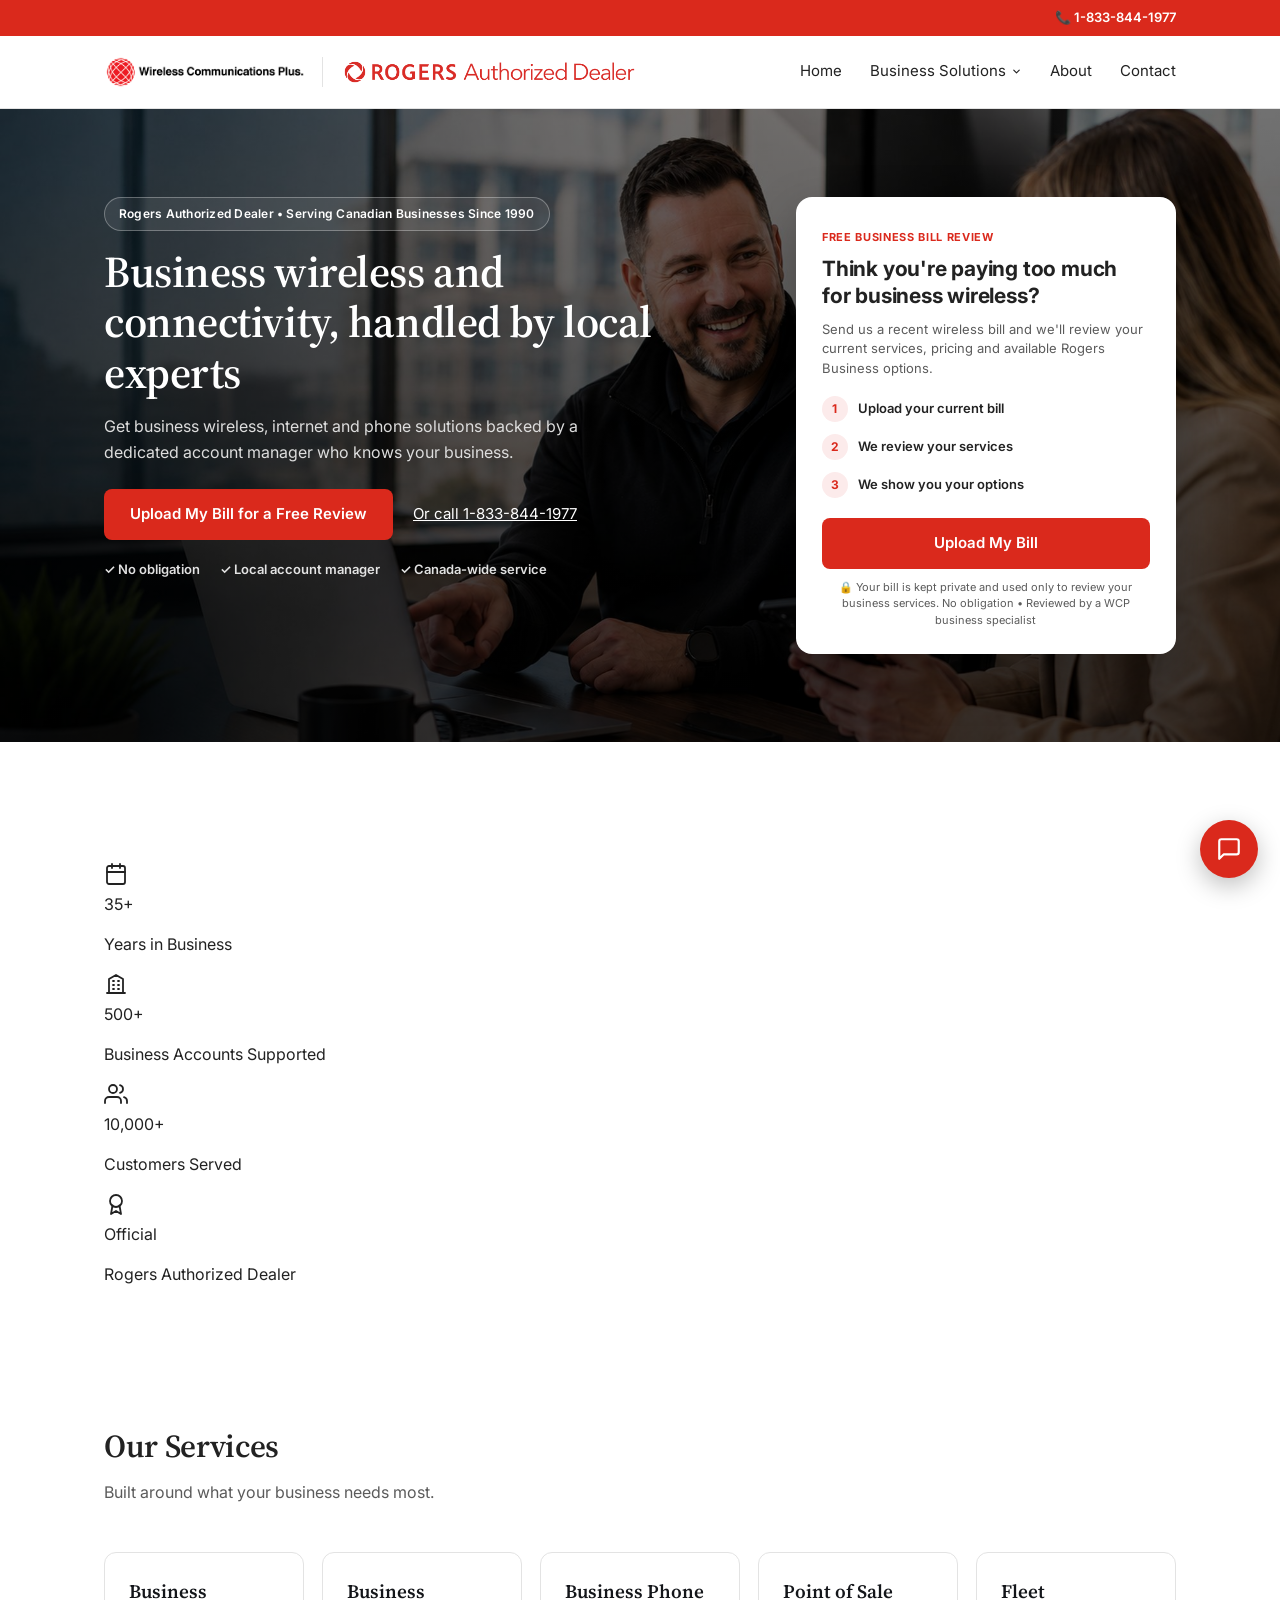
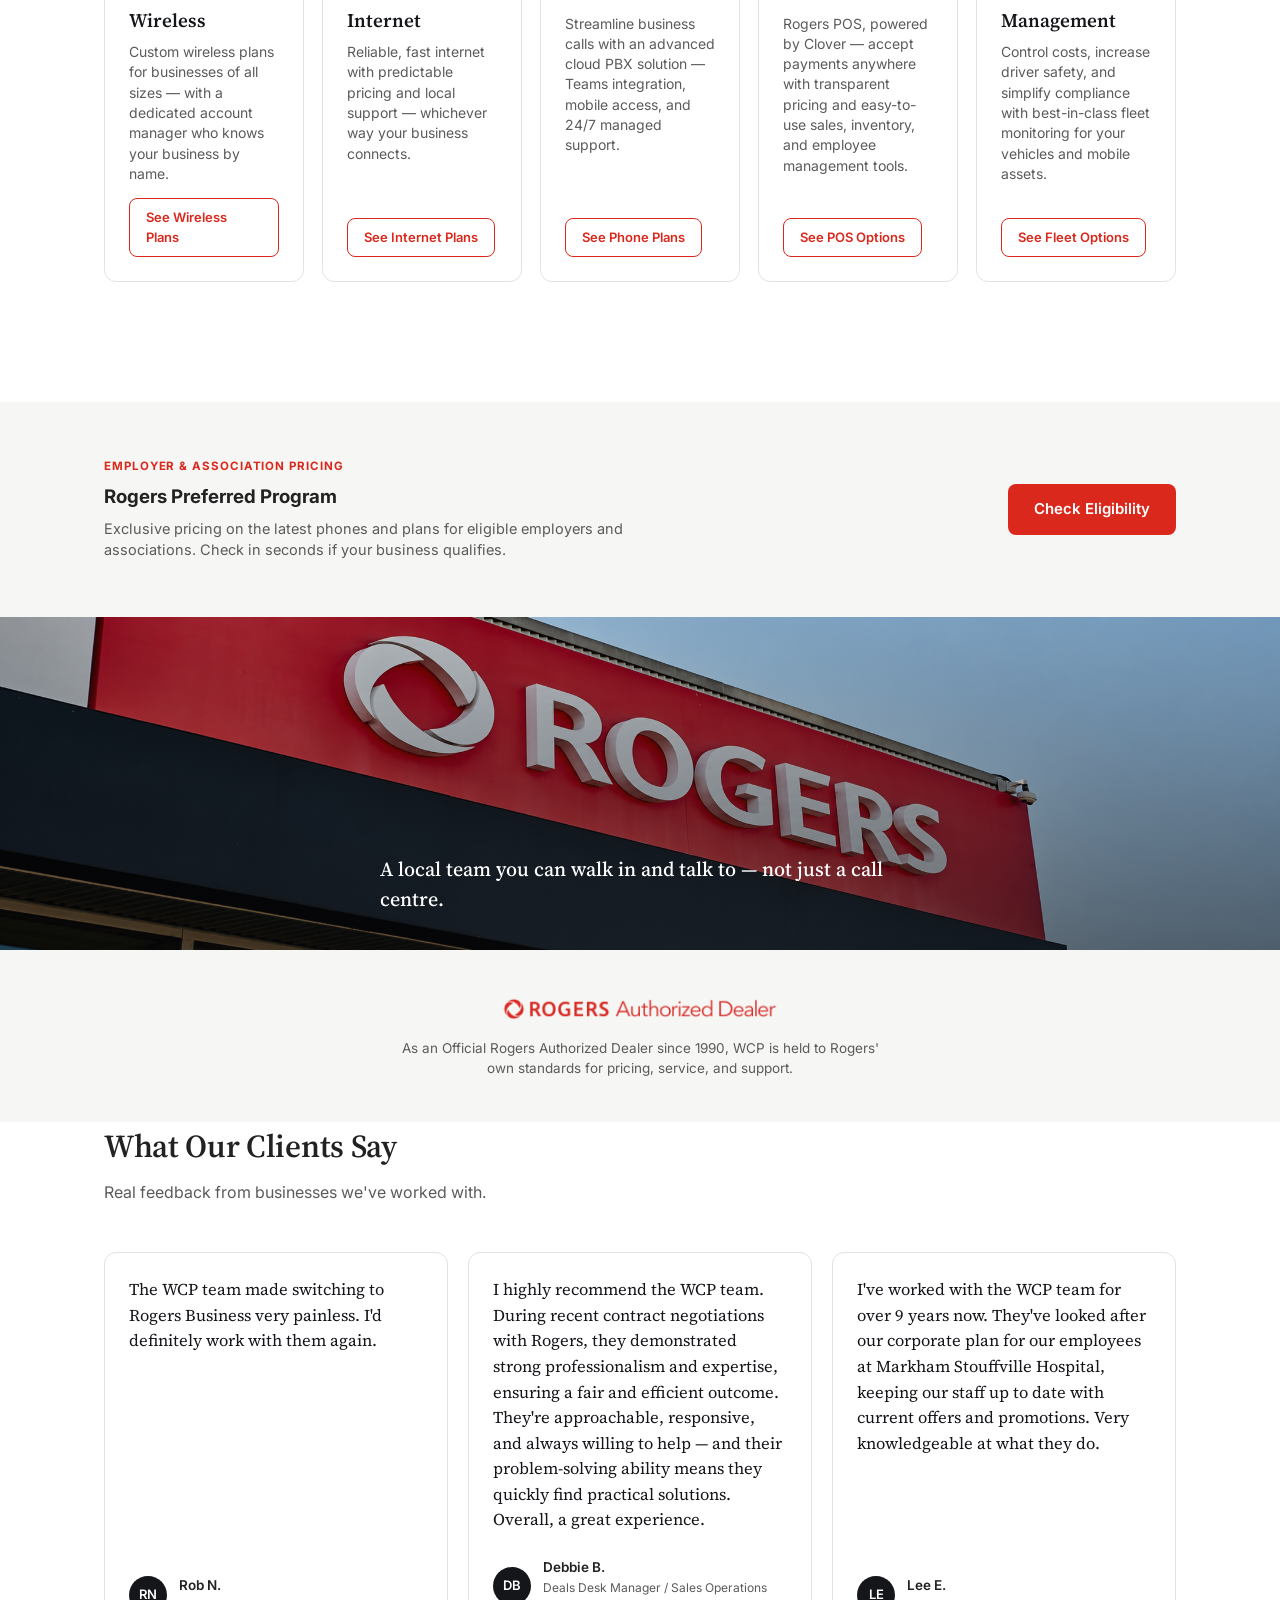
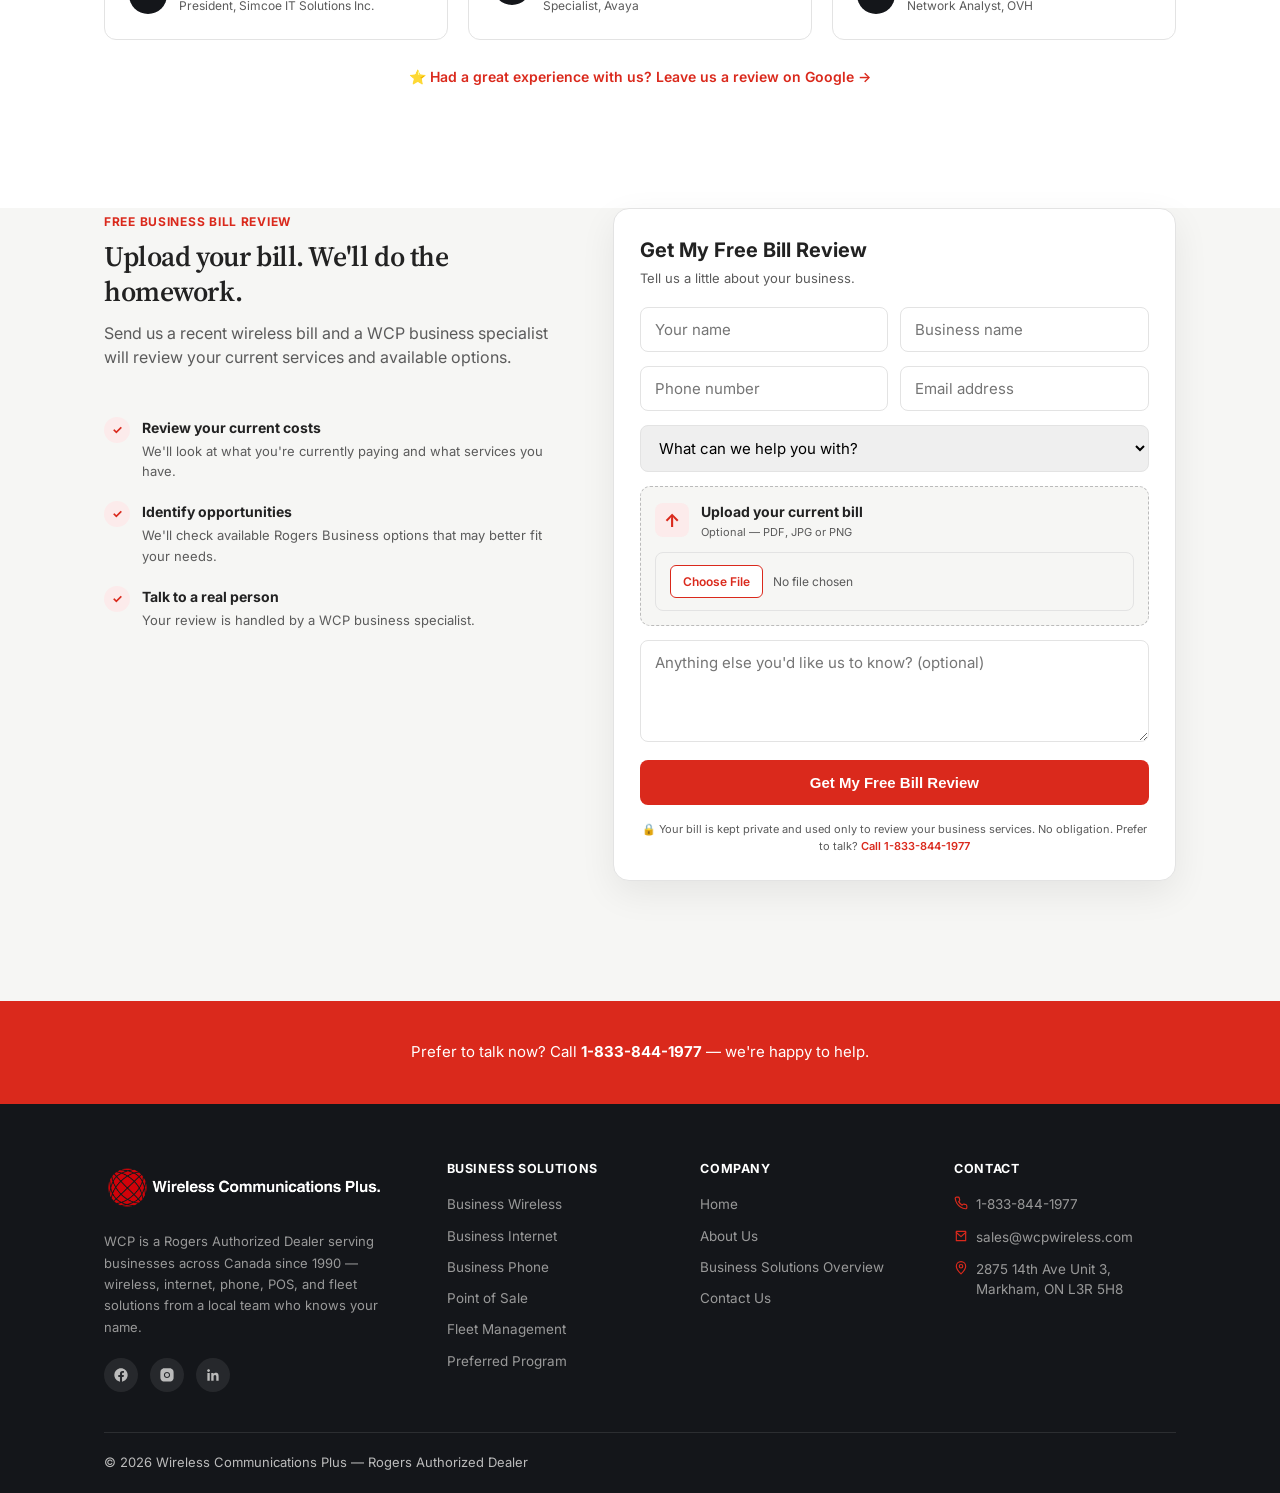
==== commit d2136f3e: "Add credibility section to index.html" ====
--- a/index.html
+++ b/index.html
@@ -107,14 +107,32 @@
   </div>
 </section>
 
-<div class="trust-bar reveal">
-  <div class="container">
-    <span>Serving Businesses Since</span>
-    <span>Business Accounts Supported</span>
-    <span>Clients Across Canada</span>
-    <span>Rogers Authorized Dealer</span>
-  </div>
-</div>
+<section class="section credibility-section reveal">
+  <div class="container">
+    <div class="credibility-grid">
+      <div class="credibility-item">
+        <div class="credibility-icon"><svg width="24" height="24" viewBox="0 0 24 24" fill="none" stroke="currentColor" stroke-width="1.8" stroke-linecap="round" stroke-linejoin="round"><rect x="3" y="4" width="18" height="18" rx="2"/><path d="M16 2v4M8 2v4M3 10h18"/></svg></div>
+        <span class="credibility-num">35+</span>
+        <p>Years in Business</p>
+      </div>
+      <div class="credibility-item">
+        <div class="credibility-icon"><svg width="24" height="24" viewBox="0 0 24 24" fill="none" stroke="currentColor" stroke-width="1.8" stroke-linecap="round" stroke-linejoin="round"><path d="M3 21h18M5 21V7l7-4 7 4v14M9 9h1M14 9h1M9 13h1M14 13h1M9 17h1M14 17h1"/></svg></div>
+        <span class="credibility-num">500+</span>
+        <p>Business Accounts Supported</p>
+      </div>
+      <div class="credibility-item">
+        <div class="credibility-icon"><svg width="24" height="24" viewBox="0 0 24 24" fill="none" stroke="currentColor" stroke-width="1.8" stroke-linecap="round" stroke-linejoin="round"><path d="M17 21v-2a4 4 0 0 0-4-4H5a4 4 0 0 0-4 4v2"/><circle cx="9" cy="7" r="4"/><path d="M23 21v-2a4 4 0 0 0-3-3.87M16 3.13a4 4 0 0 1 0 7.75"/></svg></div>
+        <span class="credibility-num">10,000+</span>
+        <p>Customers Served</p>
+      </div>
+      <div class="credibility-item">
+        <div class="credibility-icon"><svg width="24" height="24" viewBox="0 0 24 24" fill="none" stroke="currentColor" stroke-width="1.8" stroke-linecap="round" stroke-linejoin="round"><path d="M12 15a6 6 0 1 0 0-12 6 6 0 0 0 0 12z"/><path d="M8.5 13.5 7 22l5-3 5 3-1.5-8.5"/></svg></div>
+        <span class="credibility-num">Official</span>
+        <p>Rogers Authorized Dealer</p>
+      </div>
+    </div>
+  </div>
+</section>
 
 <section class="section reveal">
   <div class="container">
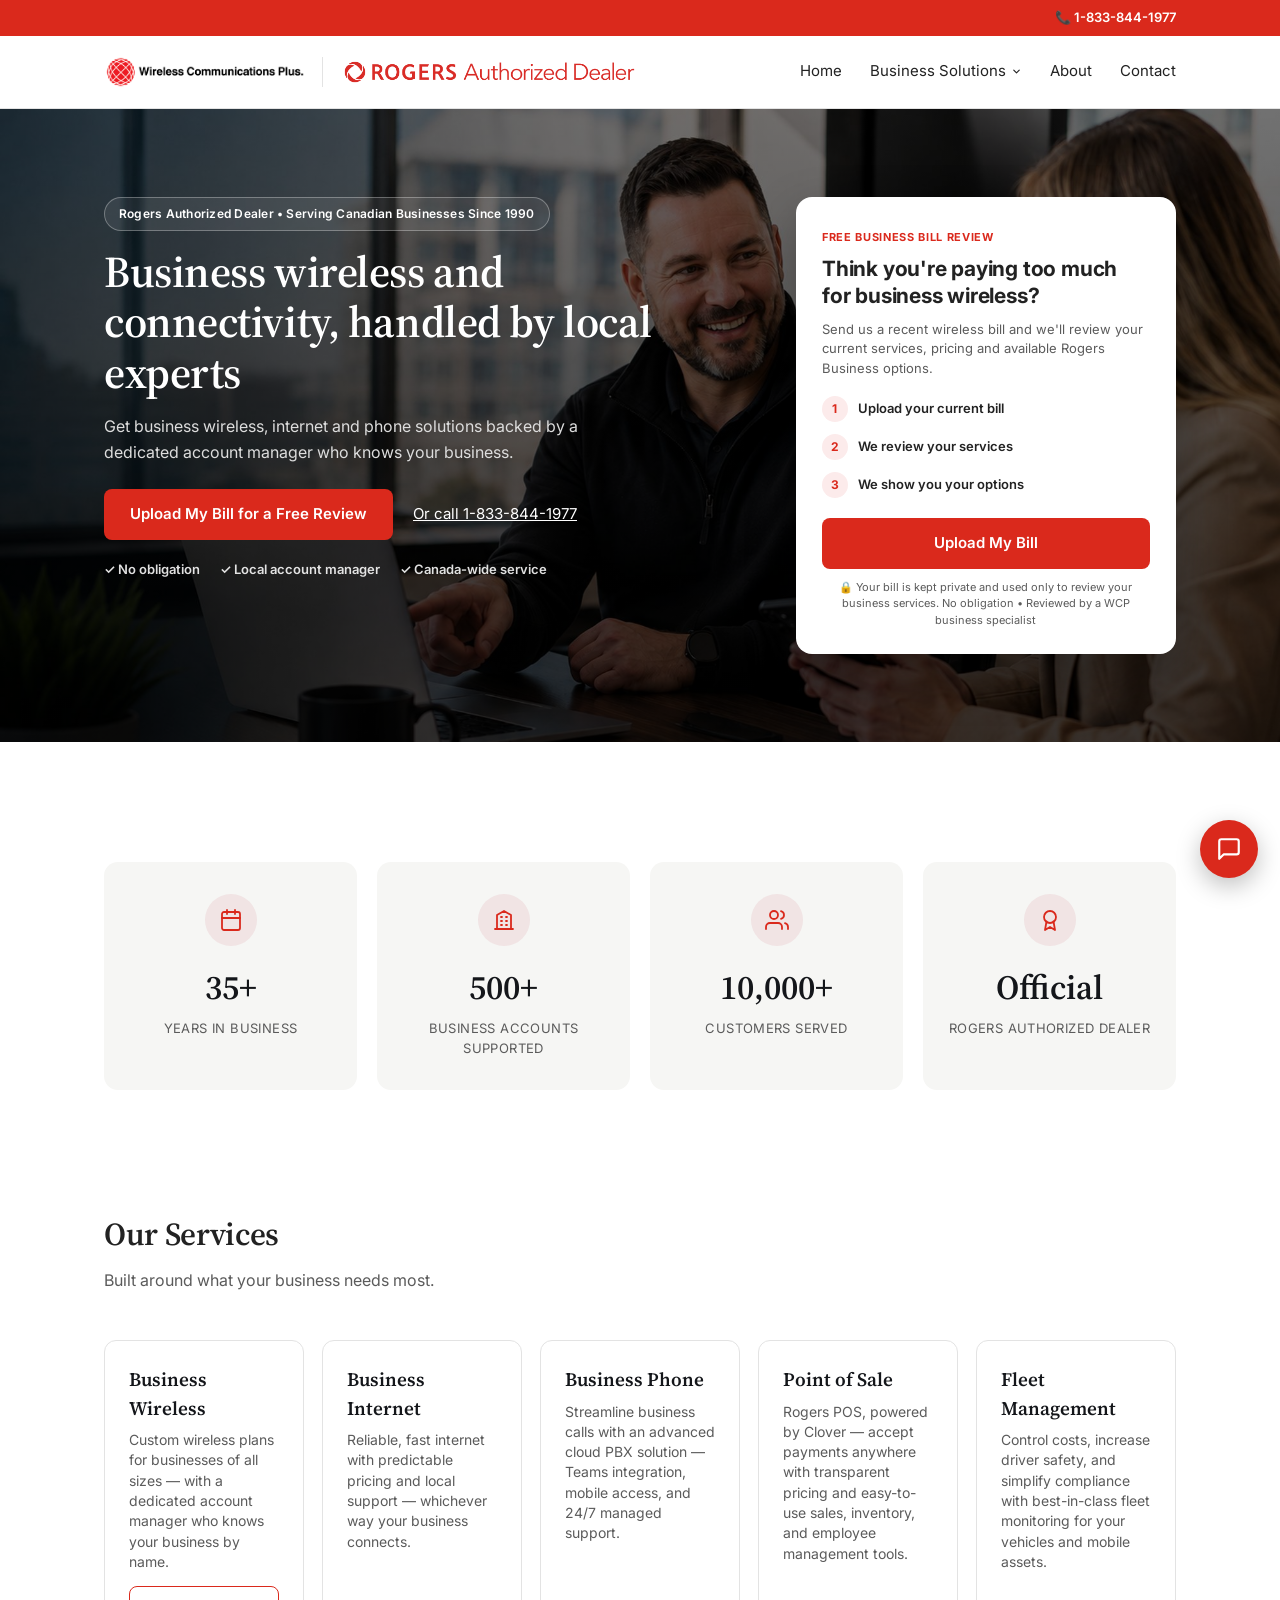
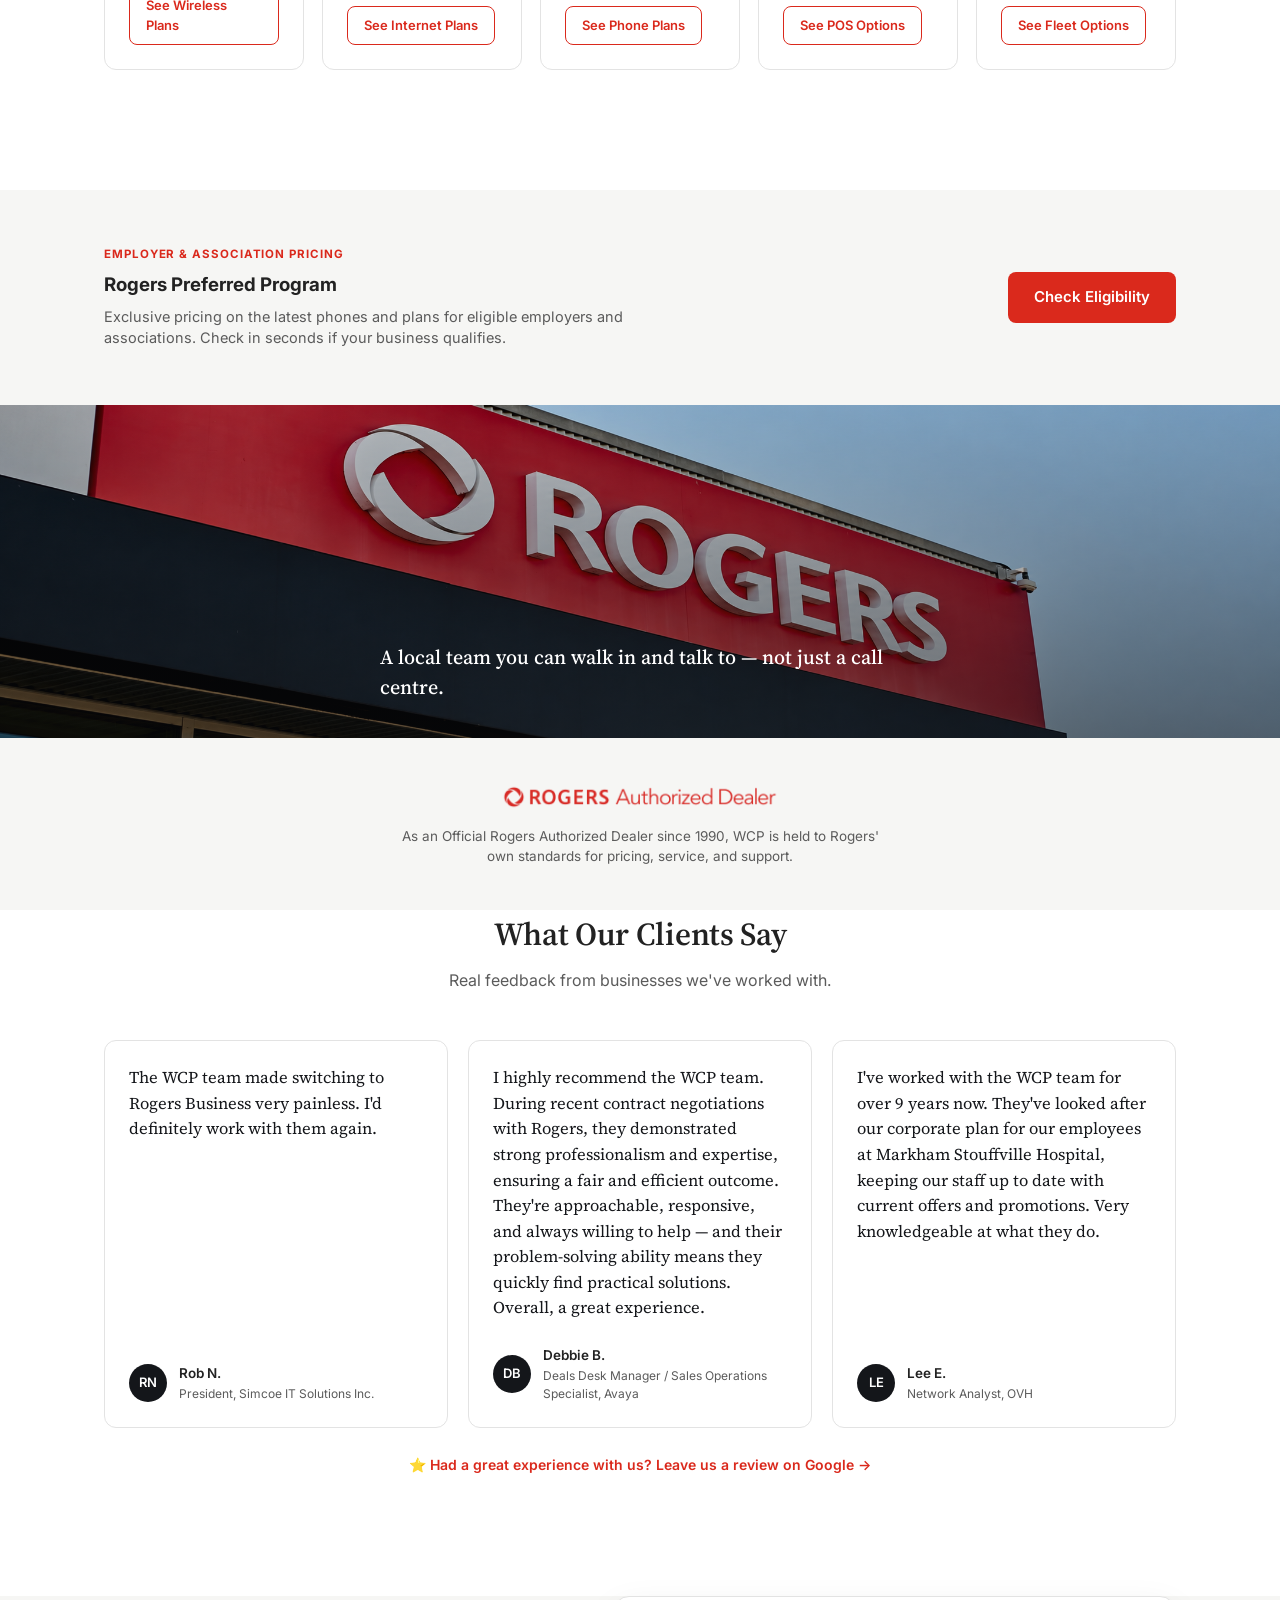
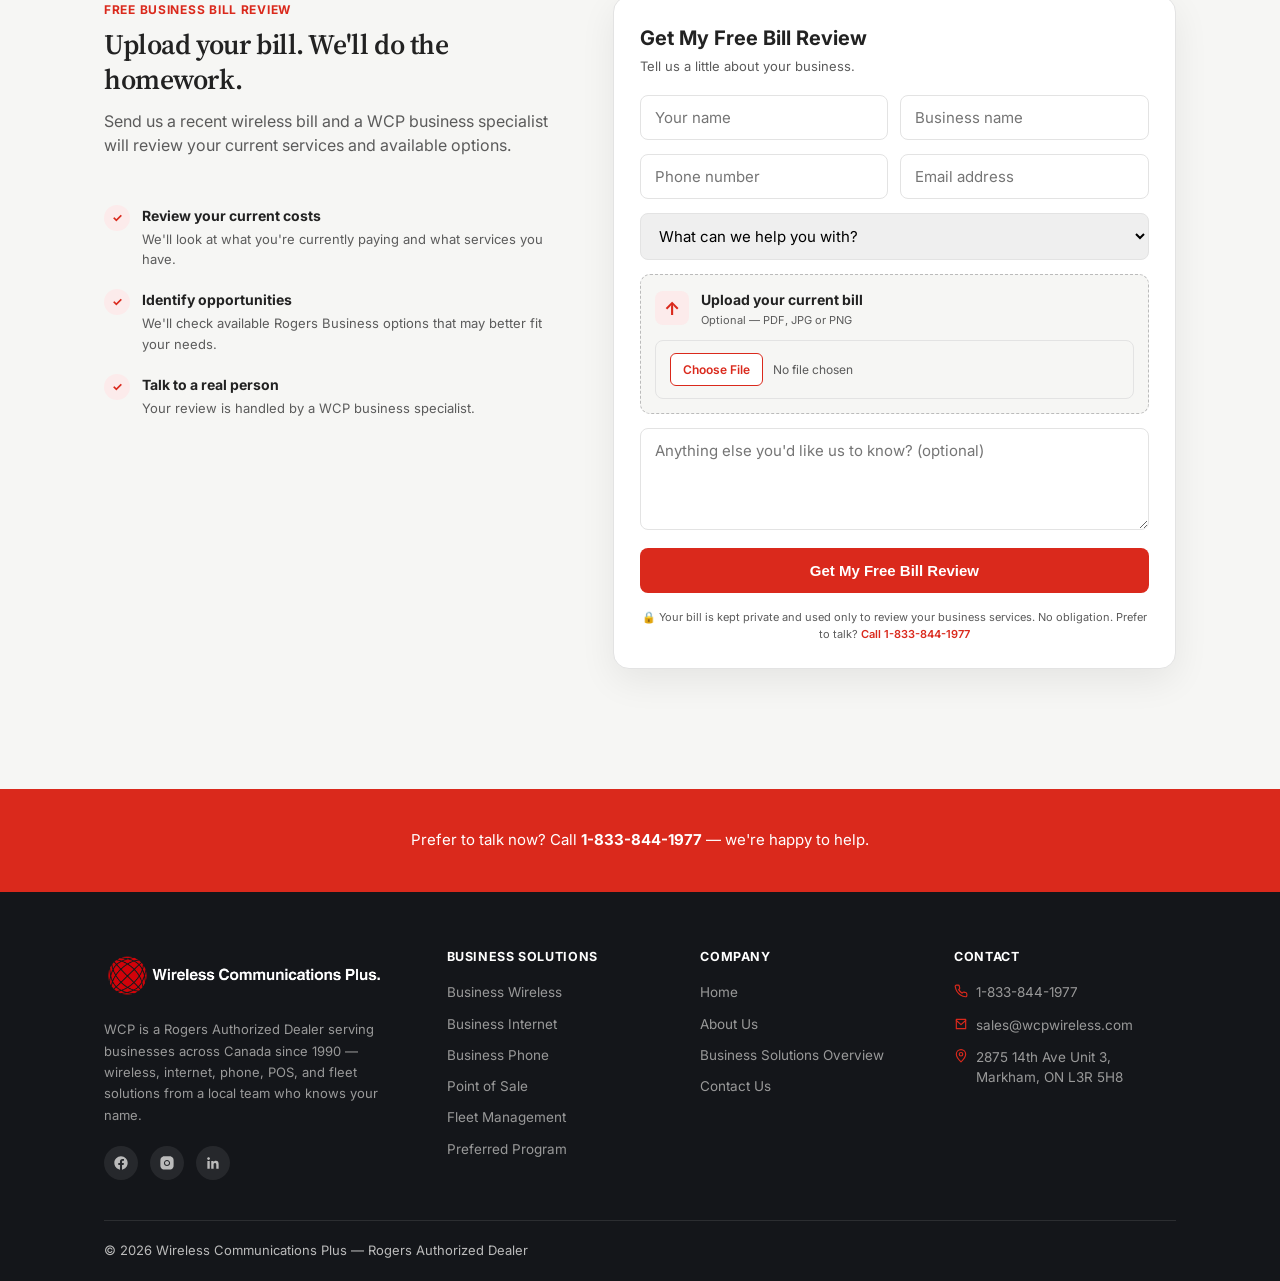
==== commit a567e0b3: "Center align client testimonial section text Center align the client testimonial section header and " ====
--- a/index.html
+++ b/index.html
@@ -203,8 +203,8 @@
 
 <section class="section reveal">
   <div class="container">
-    <h2>What Our Clients Say</h2>
-    <p class="lede">Real feedback from businesses we've worked with.</p>
+    <h2 style="text-align:center;">What Our Clients Say</h2>
+    <p class="lede" style="text-align:center; margin-left:auto; margin-right:auto;">Real feedback from businesses we've worked with.</p>
     <div class="testimonial-grid">
 
       <div class="testimonial-card">
--- a/styles.css
+++ b/styles.css
@@ -123,6 +123,45 @@
 }
 .hero .actions { display: flex; align-items: center; gap: 20px; flex-wrap: wrap; }
 
+/* ---- Split hero: image contained left, content box right ---- */
+.hero-split {
+  display: grid;
+  grid-template-columns: 1fr 1fr;
+  min-height: 440px;
+}
+.hero-split-image { position: relative; overflow: hidden; }
+.hero-split-image img { width: 100%; height: 100%; object-fit: cover; display: block; }
+.hero-split-content {
+  display: flex;
+  flex-direction: column;
+  justify-content: center;
+  padding: 56px 64px;
+  background: var(--white);
+}
+.hero-split-content h1 {
+  font-family: var(--font-display);
+  font-size: clamp(28px, 3.2vw, 38px);
+  font-weight: 600;
+  line-height: 1.2;
+  color: var(--dark);
+  margin: 0 0 16px;
+  letter-spacing: -0.01em;
+}
+.hero-split-content p {
+  font-size: 16px;
+  color: var(--text-muted);
+  line-height: 1.55;
+  max-width: 460px;
+  margin: 0 0 28px;
+}
+.hero-split-content .actions { display: flex; align-items: center; gap: 20px; flex-wrap: wrap; }
+.link-inline-dark { color: var(--red); text-decoration: underline; font-size: 15px; font-weight: 600; }
+@media (max-width: 800px) {
+  .hero-split { grid-template-columns: 1fr; min-height: auto; }
+  .hero-split-image { height: 260px; }
+  .hero-split-content { padding: 40px 24px; }
+}
+
 .btn {
   display: inline-block;
   padding: 14px 26px;
@@ -143,44 +182,46 @@
 .link-inline { color: var(--white); text-decoration: underline; font-size: 15px; }
 
 /* ---- Trust bar ---- */
-.trust-bar {
-  background:
-    linear-gradient(100deg, rgba(10,11,14,0.86) 0%, rgba(10,11,14,0.72) 100%),
-    url('images/hero-office-meeting.jpg') center/cover;
-  border-bottom: 1px solid var(--border);
-  padding: 0;
-}
-.trust-bar .container {
+.credibility-section { padding: 64px 0; }
+.credibility-grid {
   display: grid;
   grid-template-columns: repeat(4, 1fr);
-  gap: 0;
-  font-size: 14px;
-}
-.trust-bar span {
-  display: flex;
-  flex-direction: column;
-  align-items: center;
+  gap: 20px;
+}
+.credibility-item {
   text-align: center;
-  gap: 4px;
-  padding: 26px 20px;
-  border-right: 1px solid rgba(255,255,255,0.16);
-  color: rgba(255,255,255,0.65);
-  font-size: 12px;
-}
-.trust-bar span:last-child { border-right: none; }
-.trust-bar span::before {
+  padding: 32px 20px;
+  background: var(--surface);
+  border-radius: 14px;
+}
+.credibility-icon {
+  width: 52px;
+  height: 52px;
+  border-radius: 50%;
+  background: rgba(180,14,42,0.08);
+  color: var(--red);
+  display: flex;
+  align-items: center;
+  justify-content: center;
+  margin: 0 auto 16px;
+}
+.credibility-num {
+  display: block;
   font-family: var(--font-display);
-  font-size: 26px;
-  font-weight: 600;
-  color: #ffffff;
-}
-.trust-bar span:nth-child(1)::before { content: "1990"; }
-.trust-bar span:nth-child(2)::before { content: "500+"; }
-.trust-bar span:nth-child(3)::before { content: "10,000+"; }
-.trust-bar span:nth-child(4)::before { content: "Official"; }
+  font-size: 34px;
+  font-weight: 600;
+  color: var(--dark);
+  margin-bottom: 6px;
+}
+.credibility-item p {
+  font-size: 13px;
+  color: var(--text-muted);
+  margin: 0;
+  text-transform: uppercase;
+  letter-spacing: 0.03em;
+}
 @media (max-width: 700px) {
-  .trust-bar .container { grid-template-columns: repeat(2, 1fr); }
-  .trust-bar span:nth-child(2) { border-right: none; }
+  .credibility-grid { grid-template-columns: repeat(2, 1fr); }
 }
 
 /* ---- Storefront photo band ---- */
@@ -573,7 +614,7 @@
   display: grid;
   grid-template-columns: repeat(auto-fit, minmax(220px, 1fr));
   gap: 20px;
-  align-items: start;
+  align-items: stretch;
 }
 .plan-card {
   border: 1px solid var(--border);
@@ -581,7 +622,10 @@
   padding: 24px 20px;
   background: var(--white);
   transition: box-shadow 0.25s ease, transform 0.25s ease, border-color 0.25s ease;
-}
+  display: flex;
+  flex-direction: column;
+}
+.plan-card .plan-cta-group { margin-top: auto; padding-top: 14px; }
 .plan-card:hover {
   box-shadow: 0 12px 30px rgba(20,22,26,0.07);
   transform: translateY(-3px);
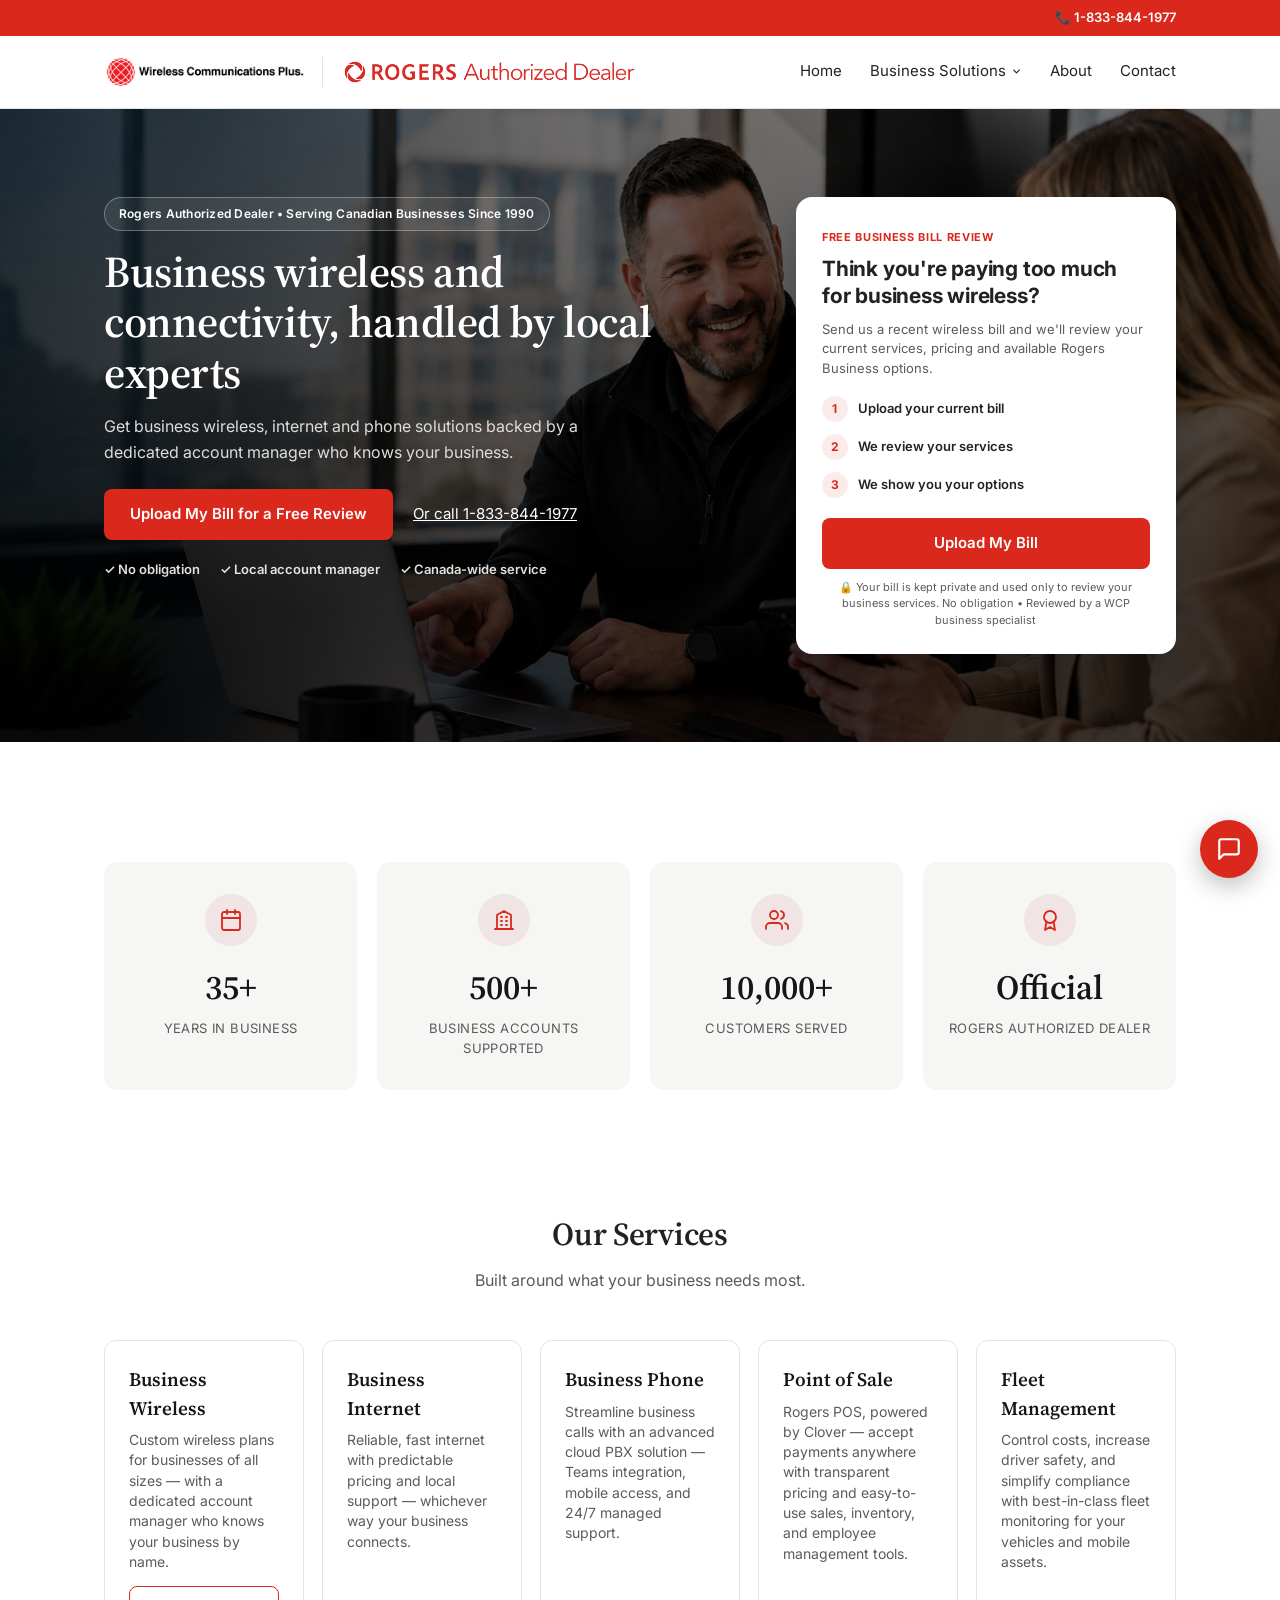
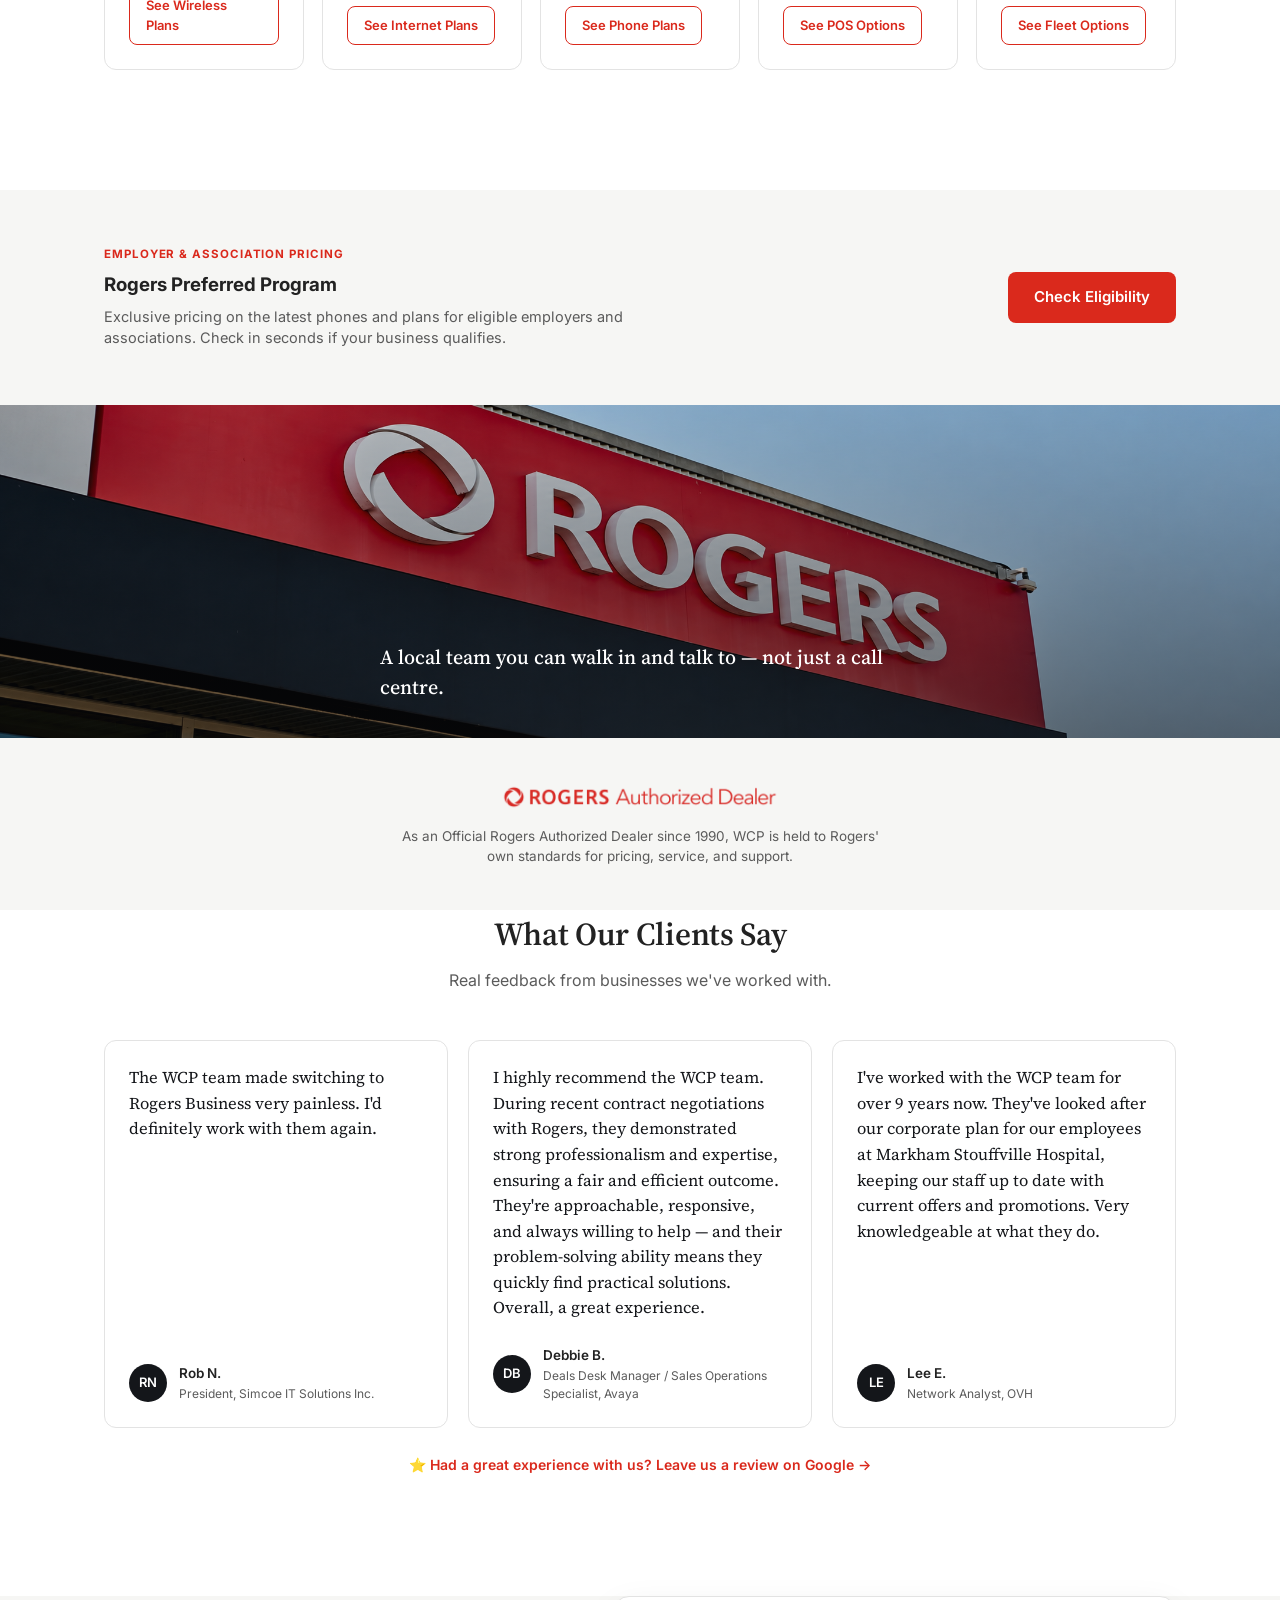
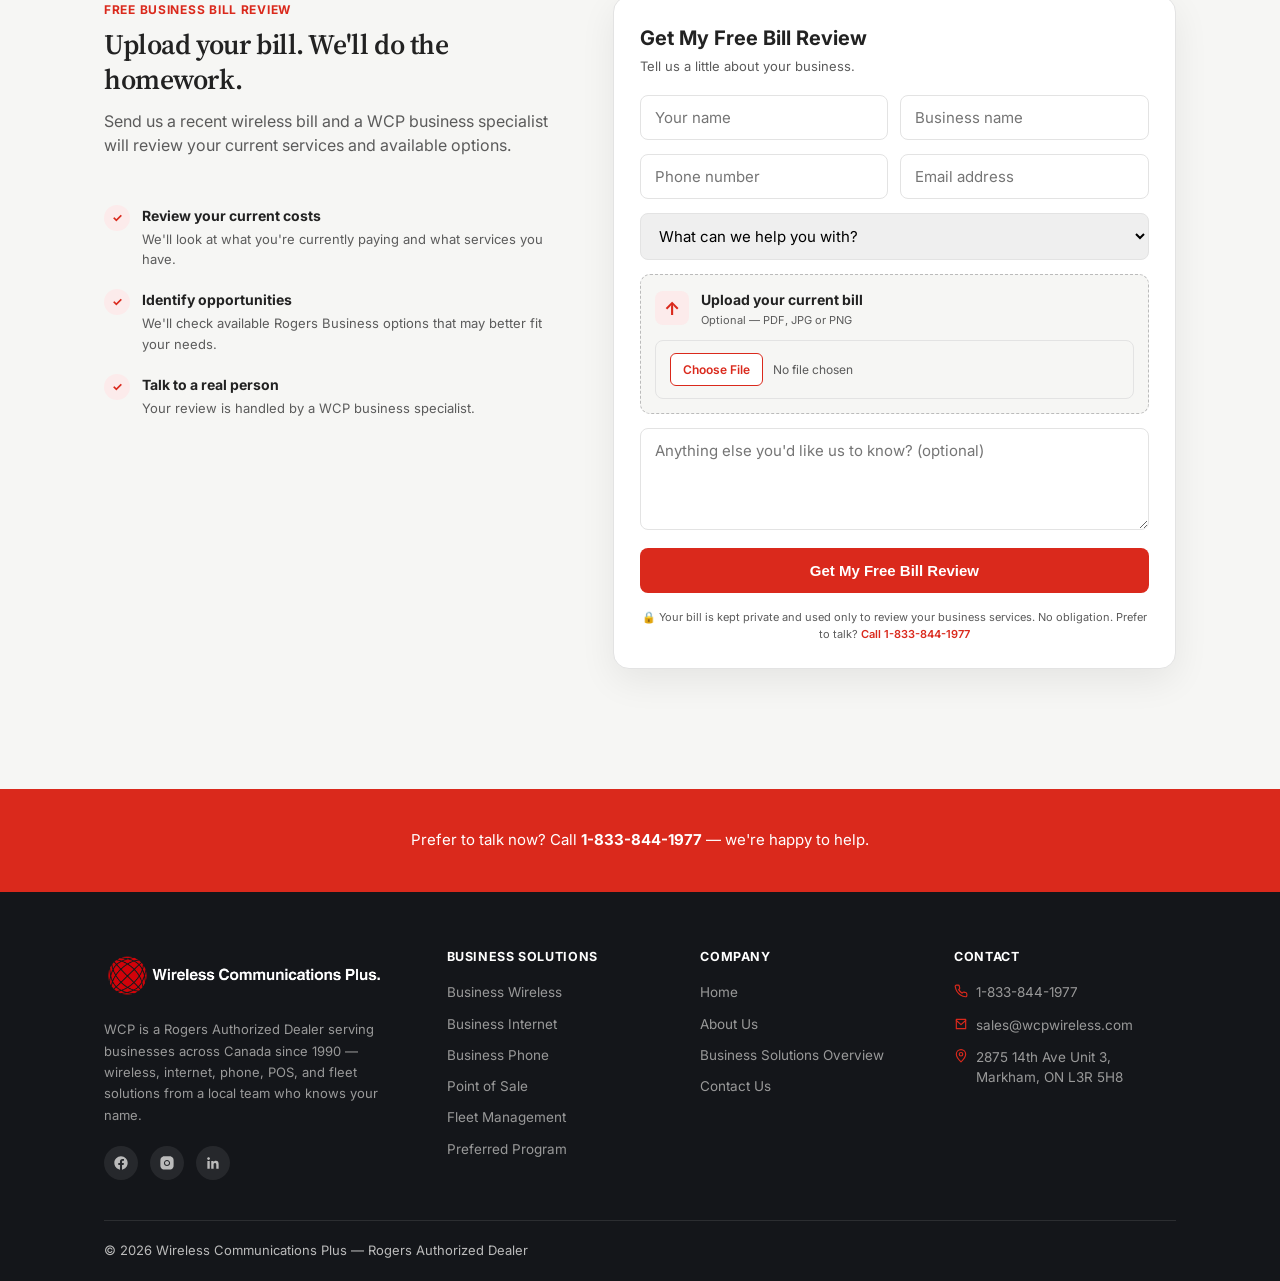
==== commit 9e739e84: "Center align services section heading and text Center align the 'Our Services' heading and paragraph" ====
--- a/index.html
+++ b/index.html
@@ -136,8 +136,8 @@
 
 <section class="section reveal">
   <div class="container">
-    <h2>Our Services</h2>
-    <p class="lede">Built around what your business needs most.</p>
+    <h2 style="text-align:center;">Our Services</h2>
+    <p class="lede" style="text-align:center; margin-left:auto; margin-right:auto;">Built around what your business needs most.</p>
     <div class="card-grid cols-5">
 
       <div class="card">
--- a/styles.css
+++ b/styles.css
@@ -1176,7 +1176,7 @@
 .award-card {
   display: flex;
   gap: 20px;
-  align-items: center;
+  align-items: flex-start;
   background: var(--surface);
   border-radius: 12px;
   padding: 24px;
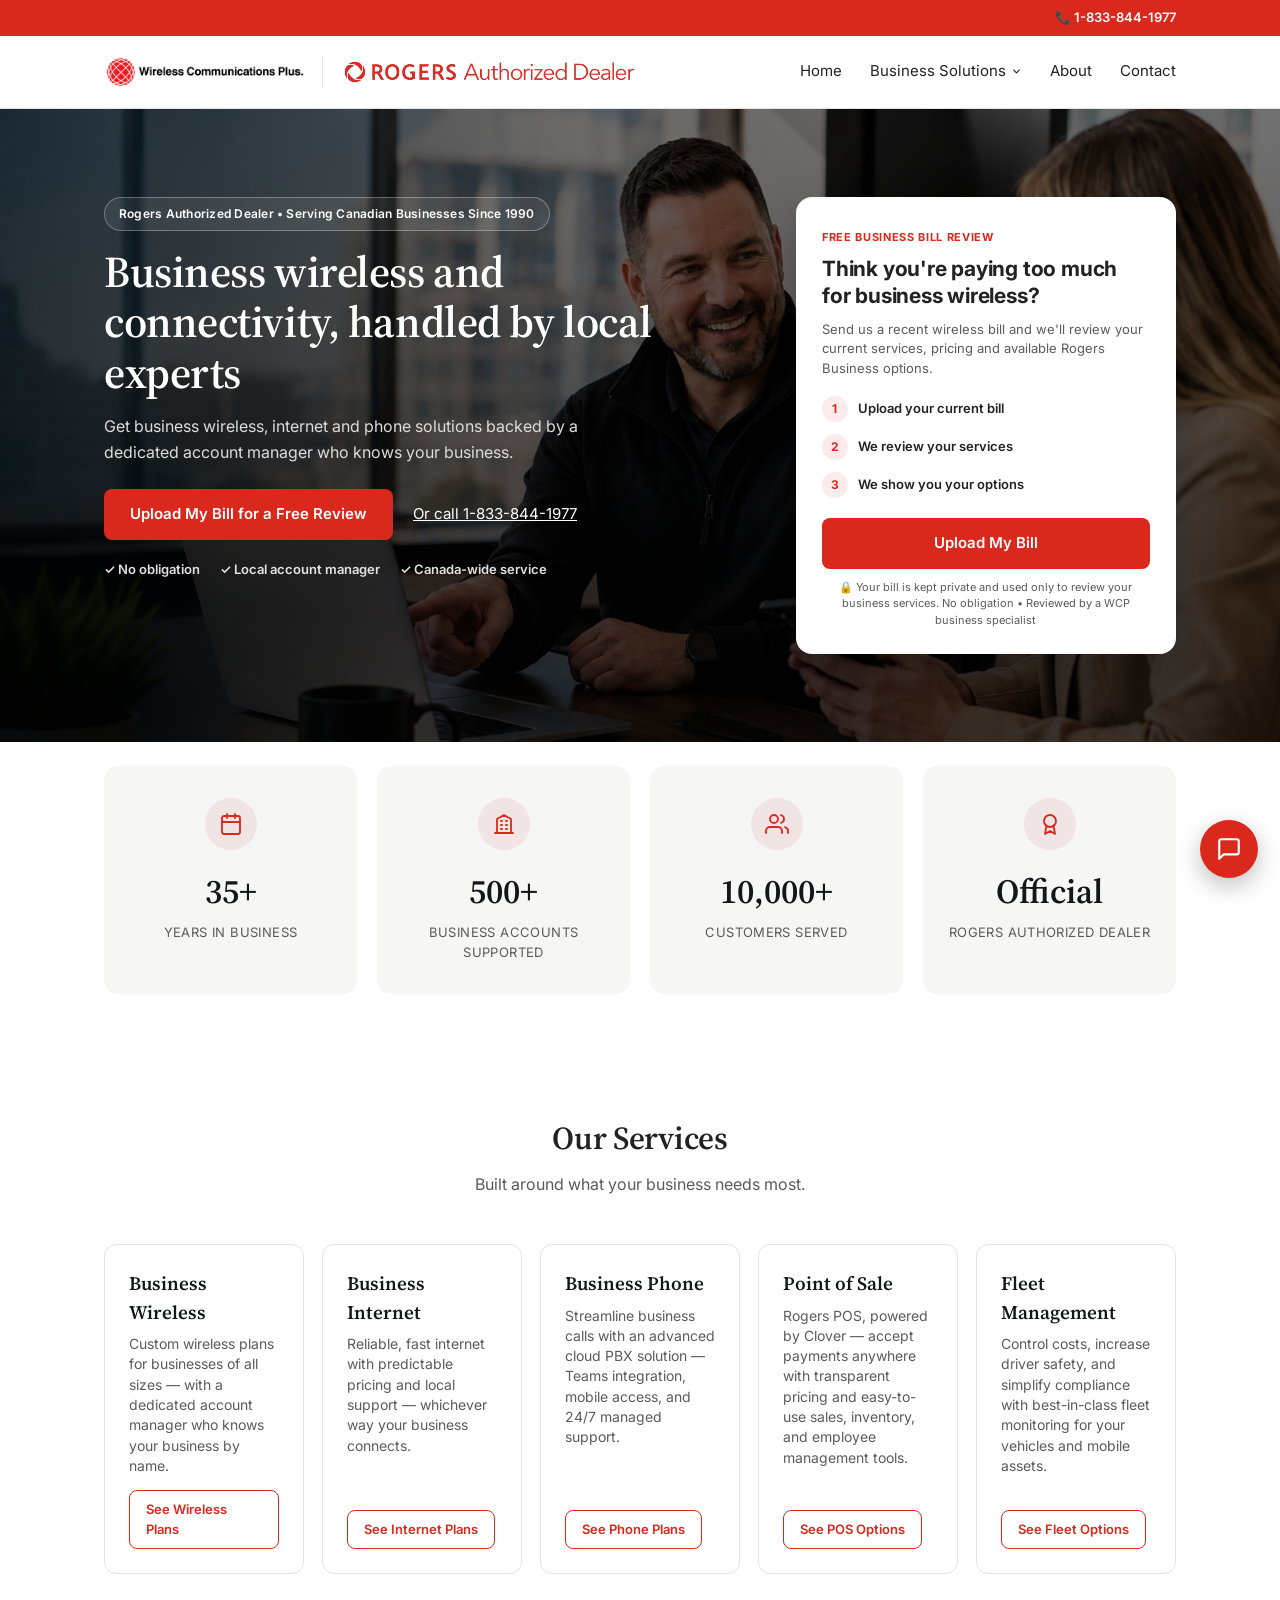
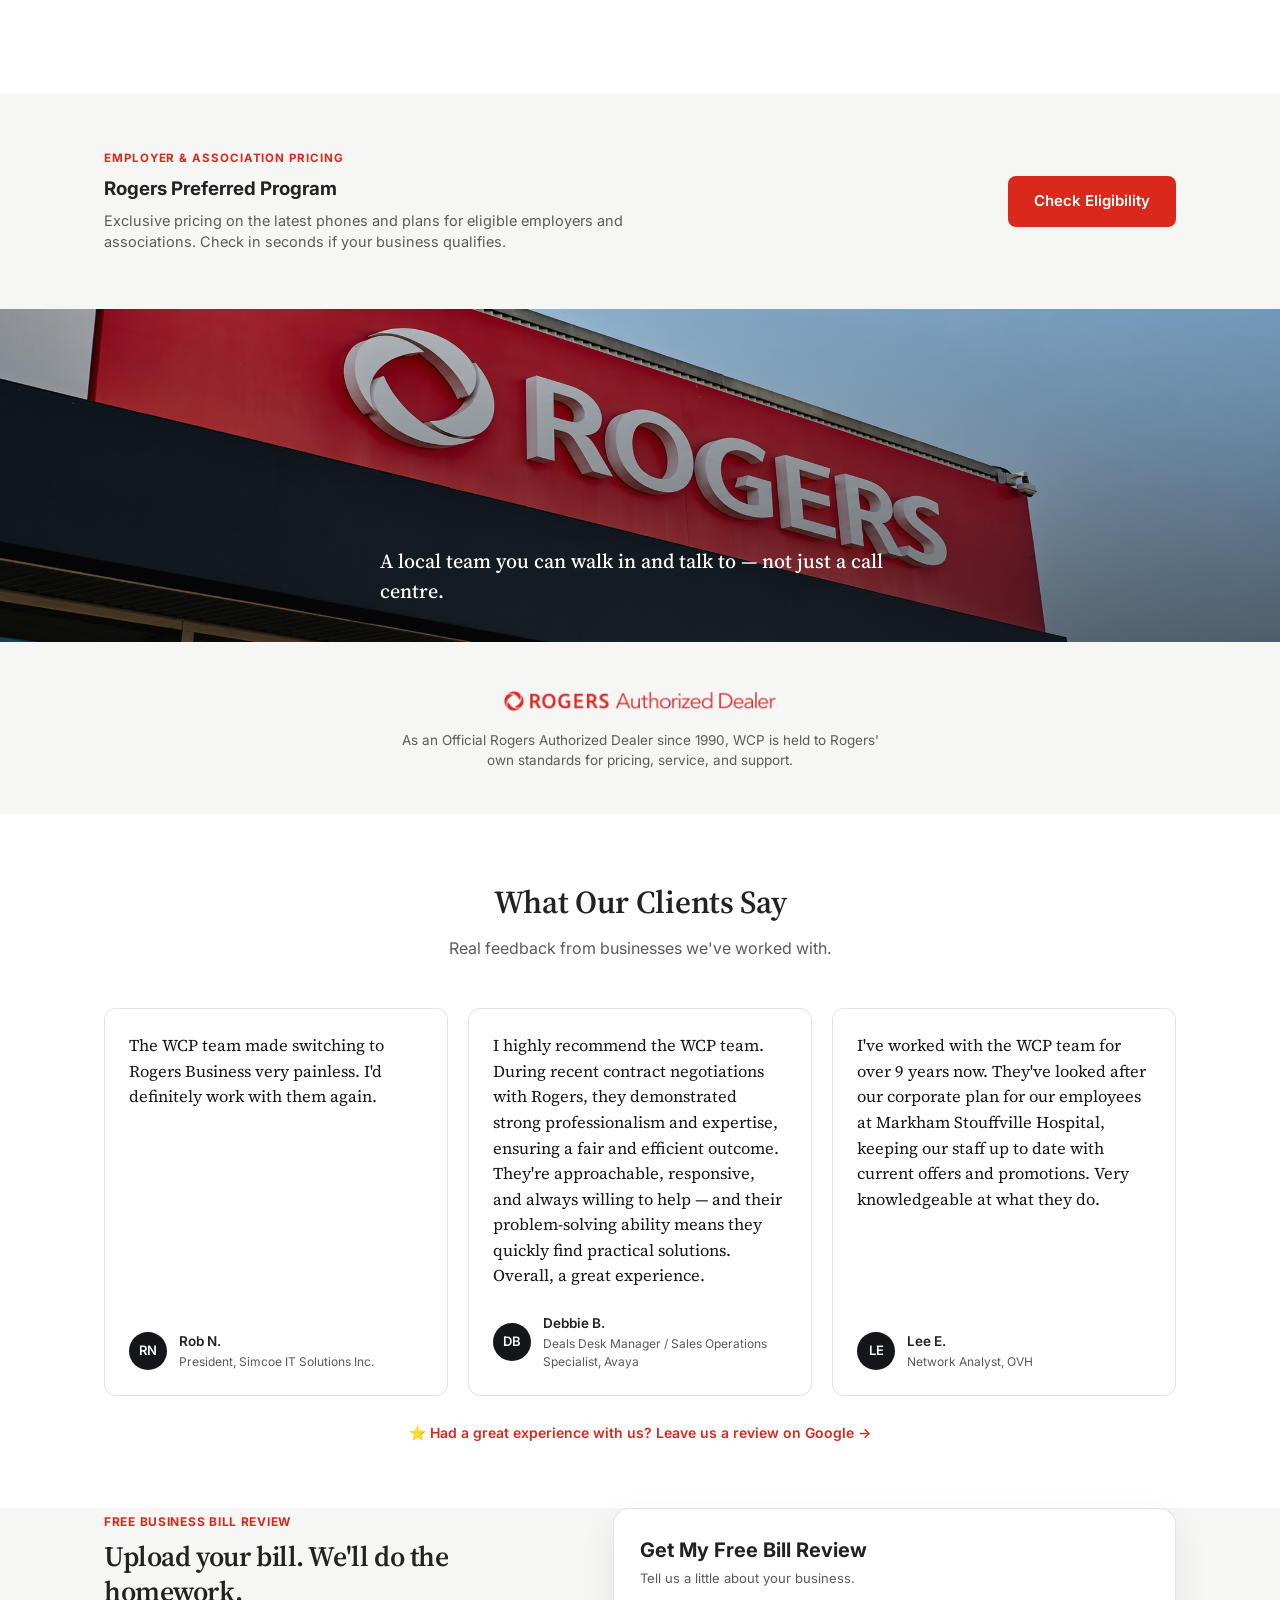
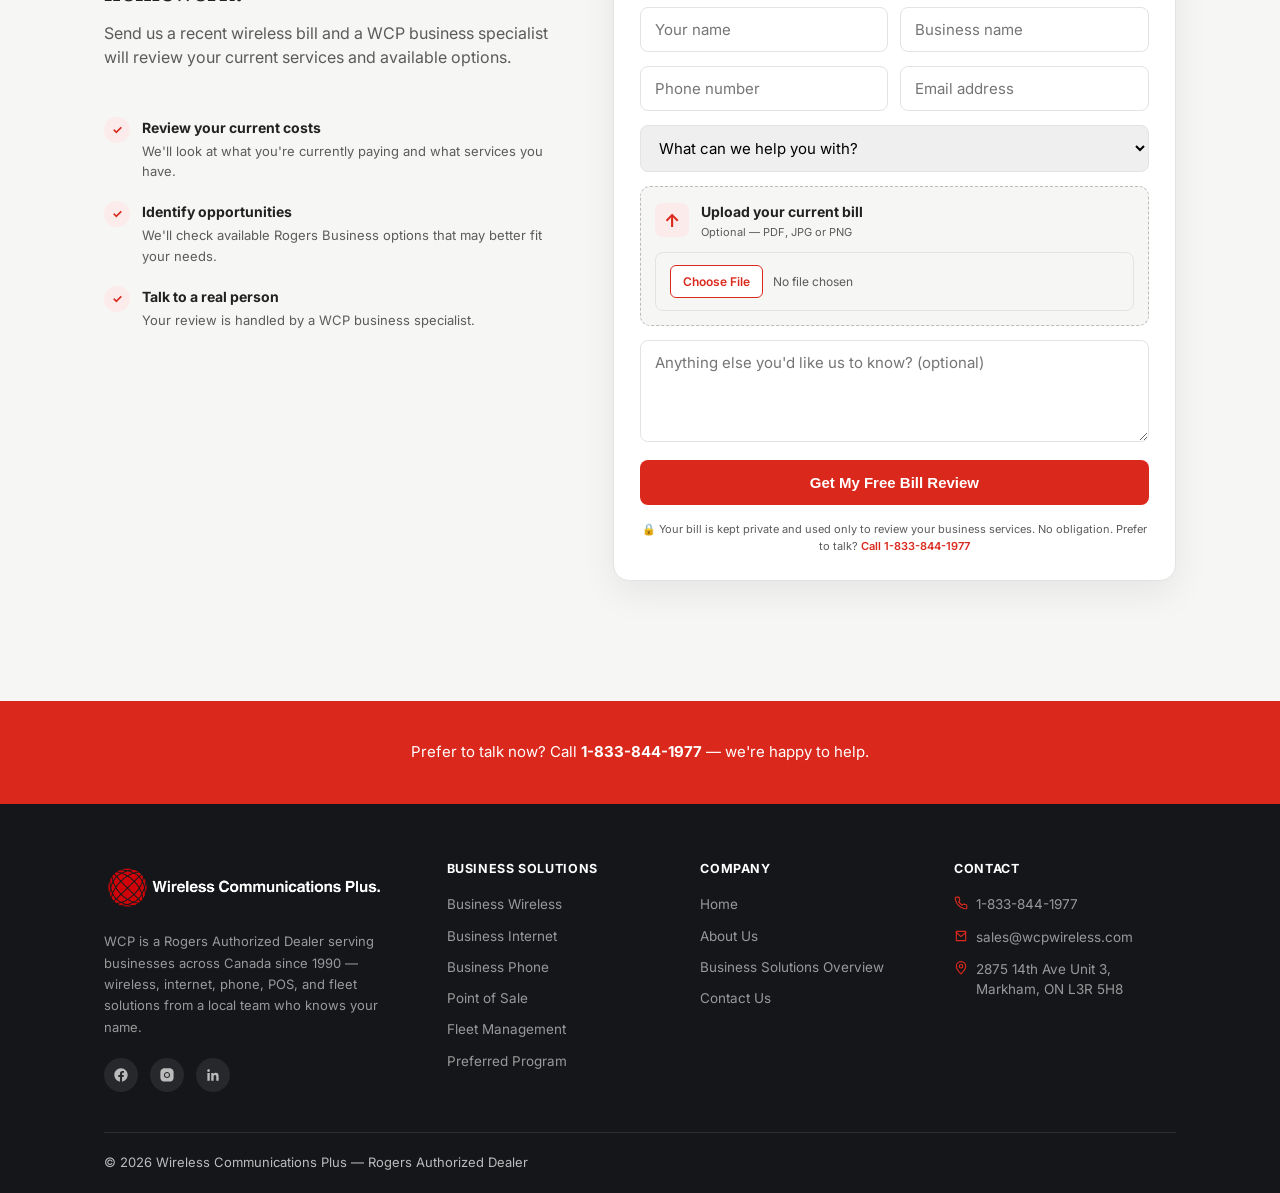
==== commit 94a756a3: "Update section reveal padding in index.html Added padding to the section reveal for better layout." ====
--- a/index.html
+++ b/index.html
@@ -201,7 +201,7 @@
   </div>
 </section>
 
-<section class="section reveal">
+<section class="section reveal" style="padding-top:64px; padding-bottom:64px;">
   <div class="container">
     <h2 style="text-align:center;">What Our Clients Say</h2>
     <p class="lede" style="text-align:center; margin-left:auto; margin-right:auto;">Real feedback from businesses we've worked with.</p>
--- a/styles.css
+++ b/styles.css
@@ -259,6 +259,7 @@
 /* ---- Section ---- */
 .section { padding: 120px 0; }
 .section + .section { padding-top: 0; }
+.hero + .section { padding-top: 24px; }
 .section h2 { font-family: var(--font-display); font-weight: 600; font-size: 32px; letter-spacing: -0.01em; margin: 0 0 10px; }
 .section .lede { color: var(--text-muted); margin: 0 0 48px; font-size: 16px; max-width: 480px; }
 .eyebrow { font-size: 11.5px; font-weight: 700; letter-spacing: 0.08em; text-transform: uppercase; color: var(--red); margin-bottom: 12px; display: block; }
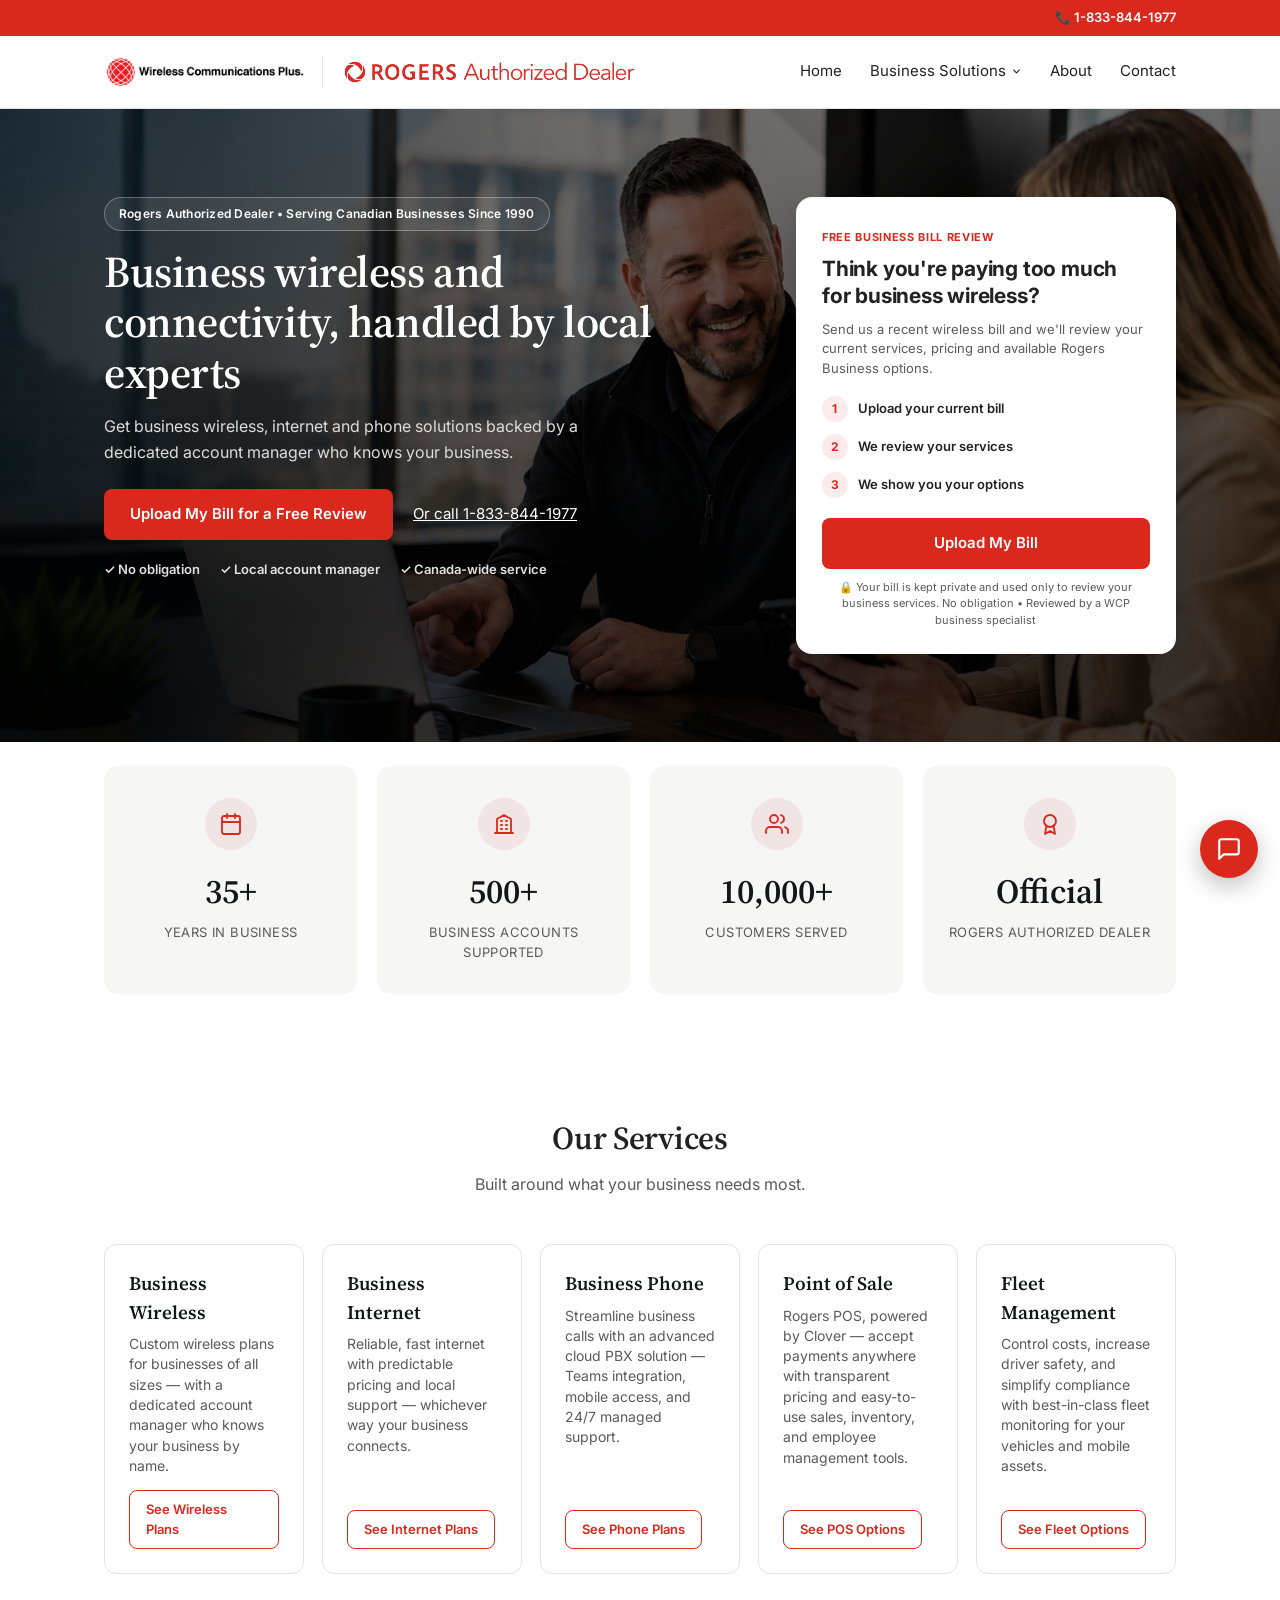
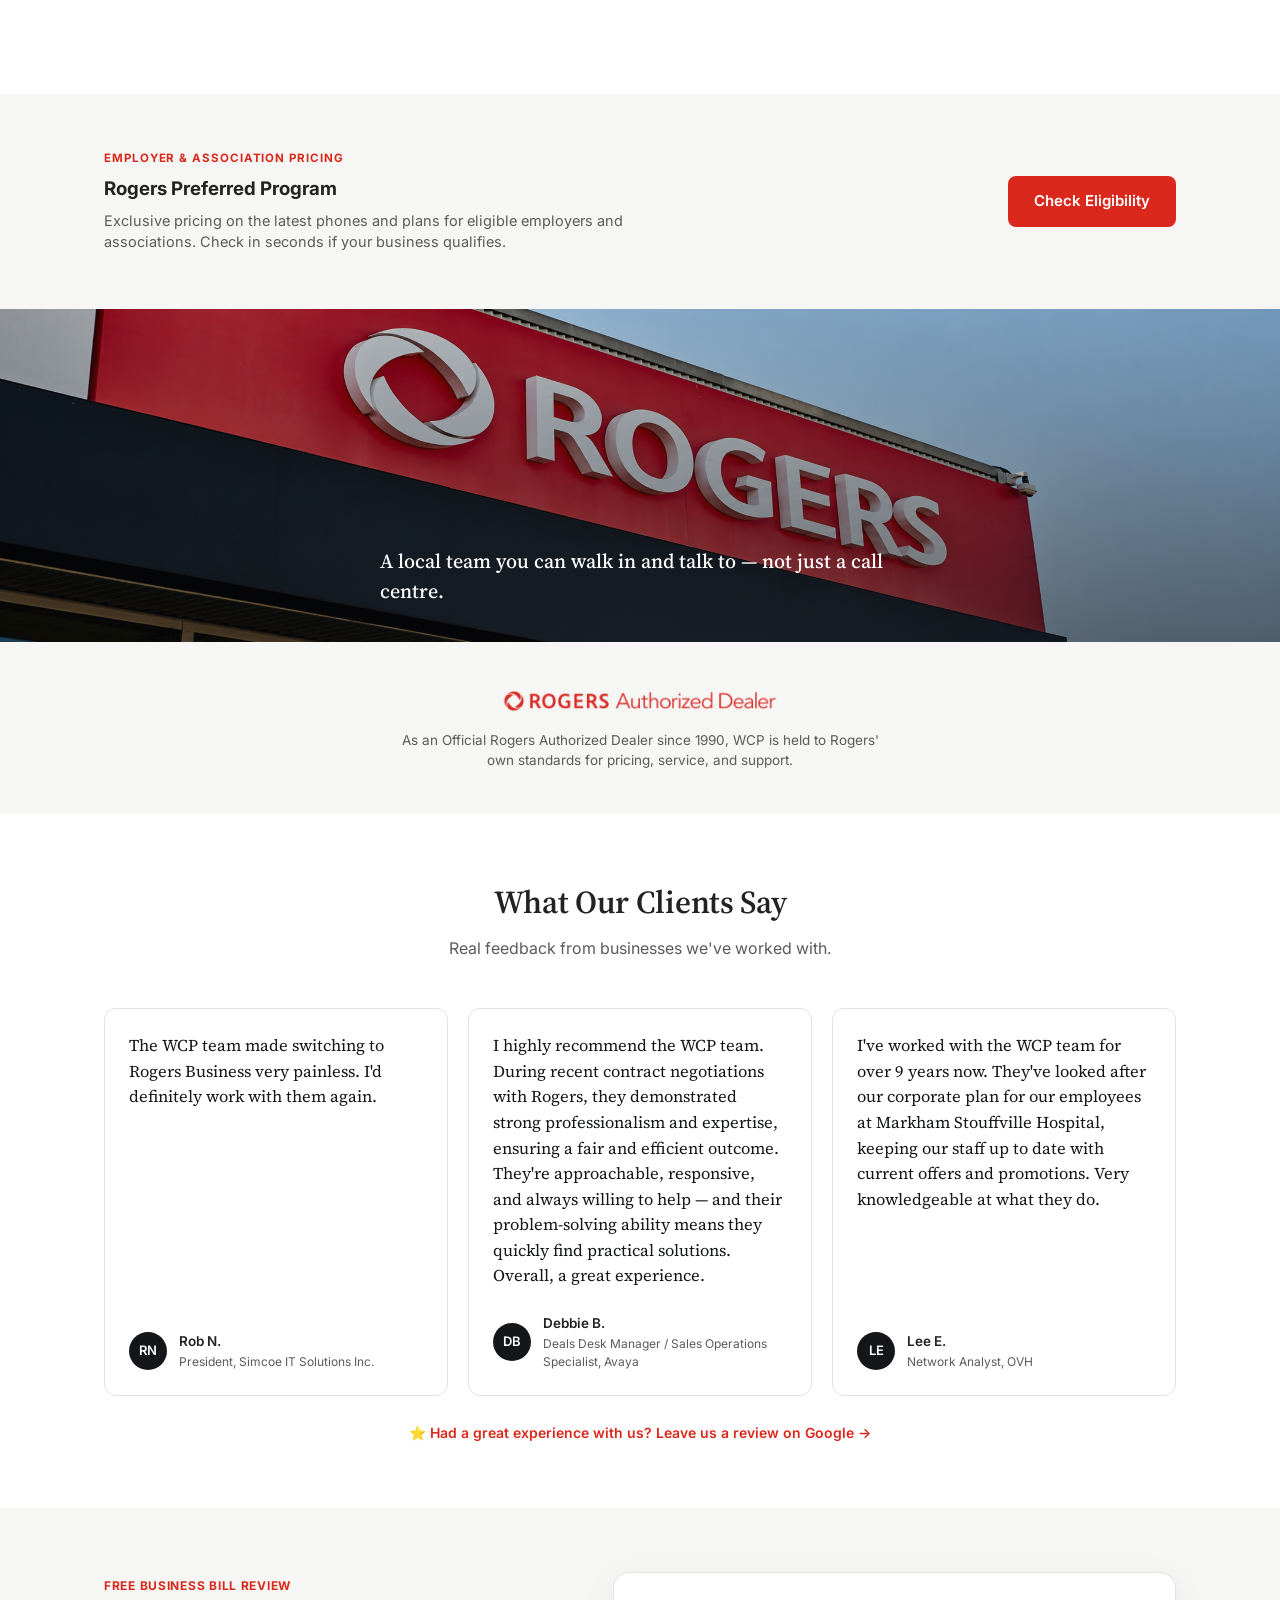
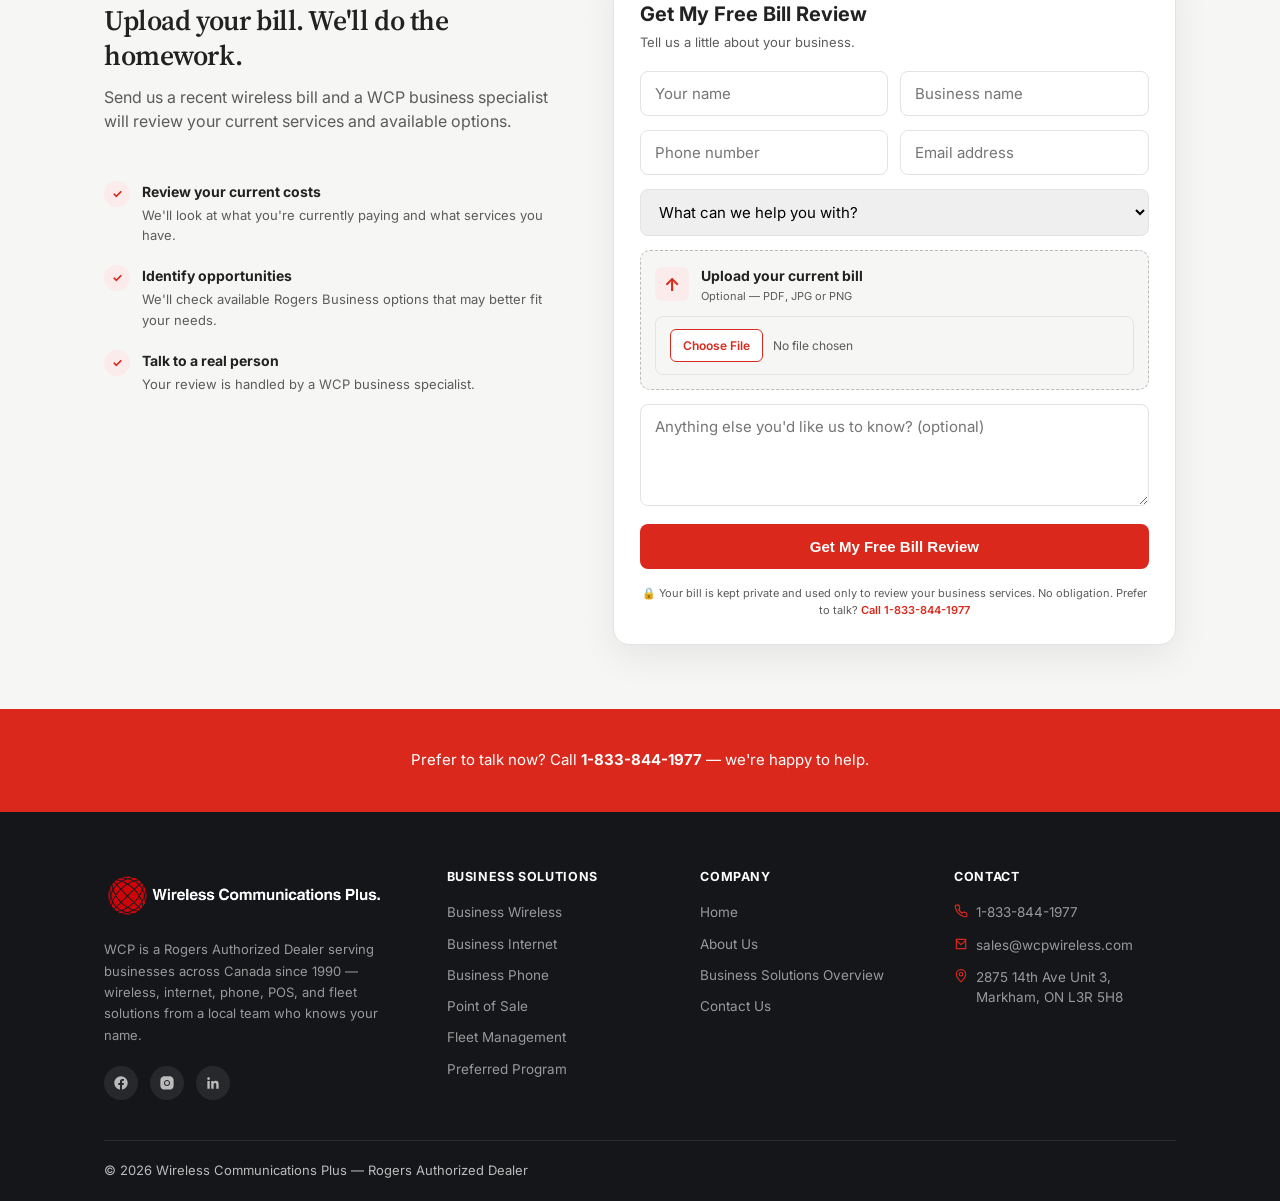
==== commit c13d0f0a: "Adjust padding for contact section Added padding to the contact section for better spacing." ====
--- a/index.html
+++ b/index.html
@@ -248,7 +248,7 @@
   </div>
 </section>
 
-<section id="contact" class="section form-section reveal">
+<section id="contact" class="section form-section reveal" style="padding-top:64px; padding-bottom:64px;">
   <div class="container">
     <div class="review-form-layout">
 
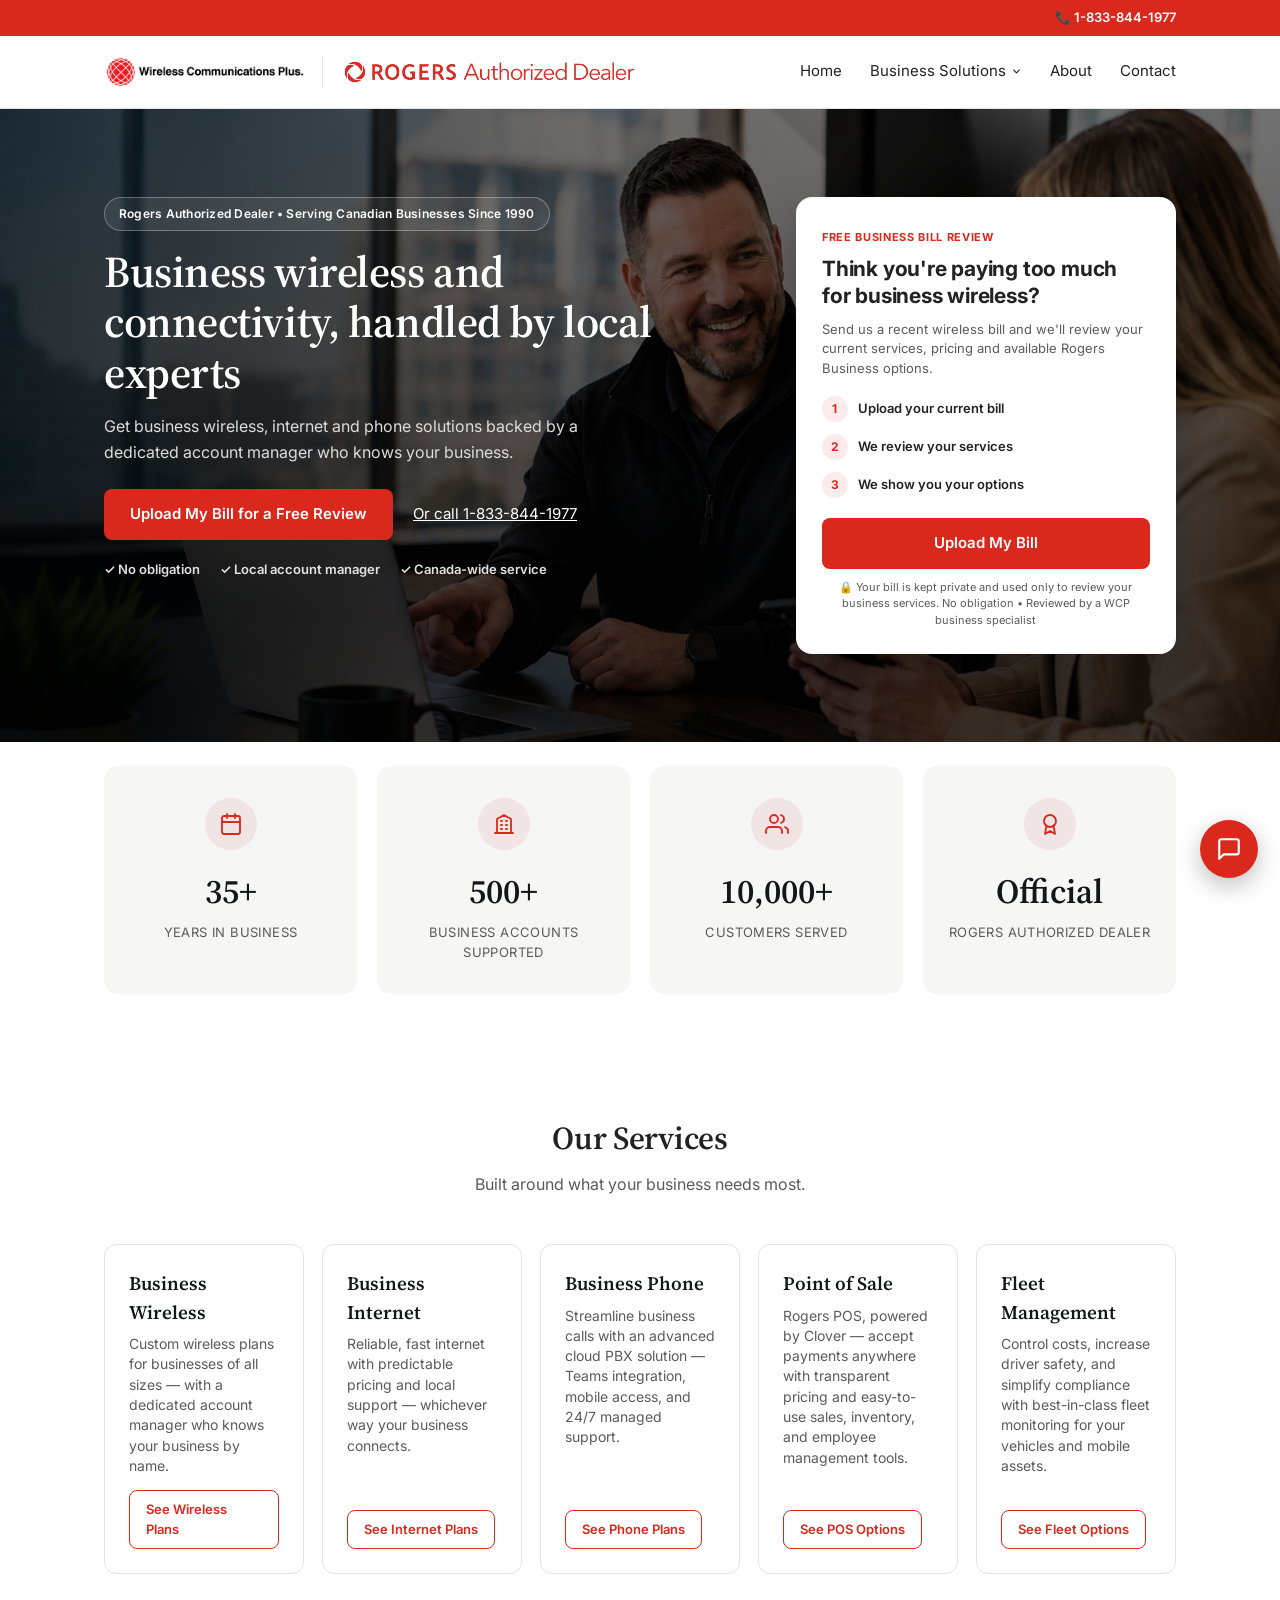
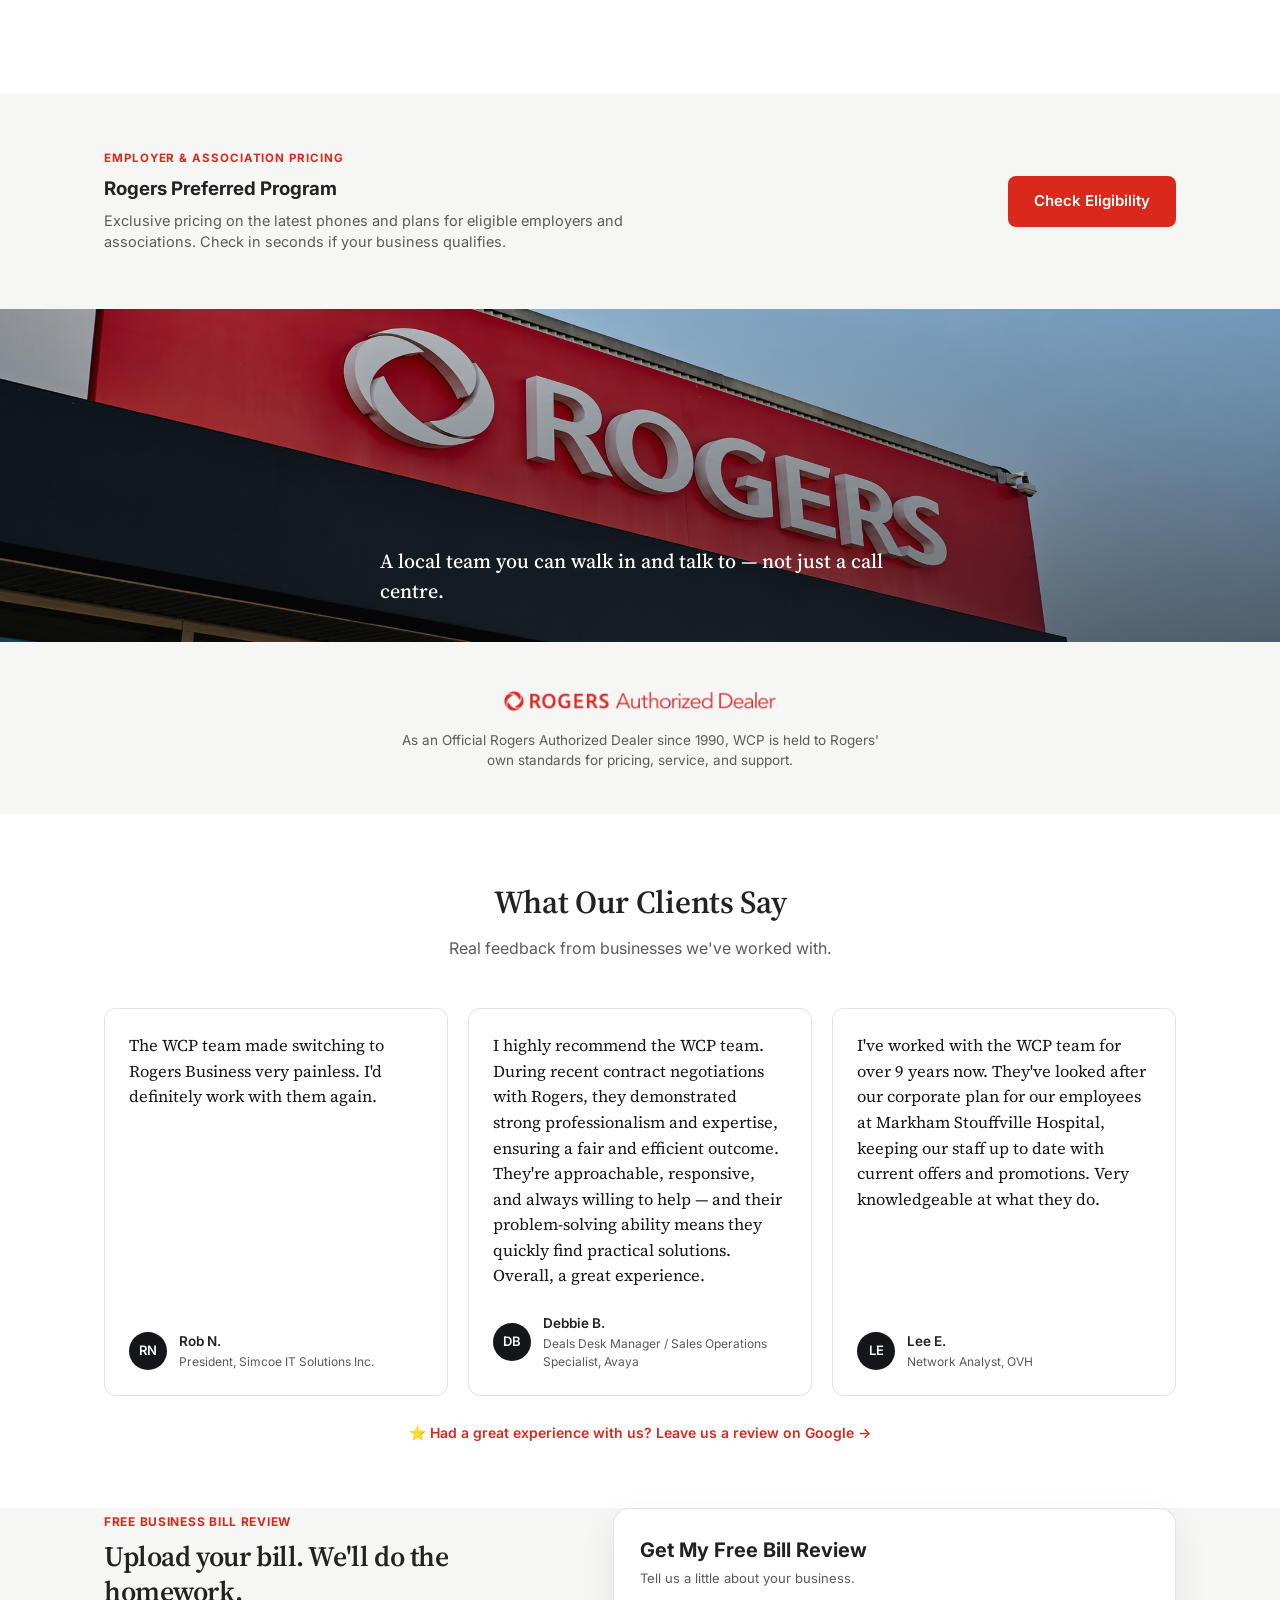
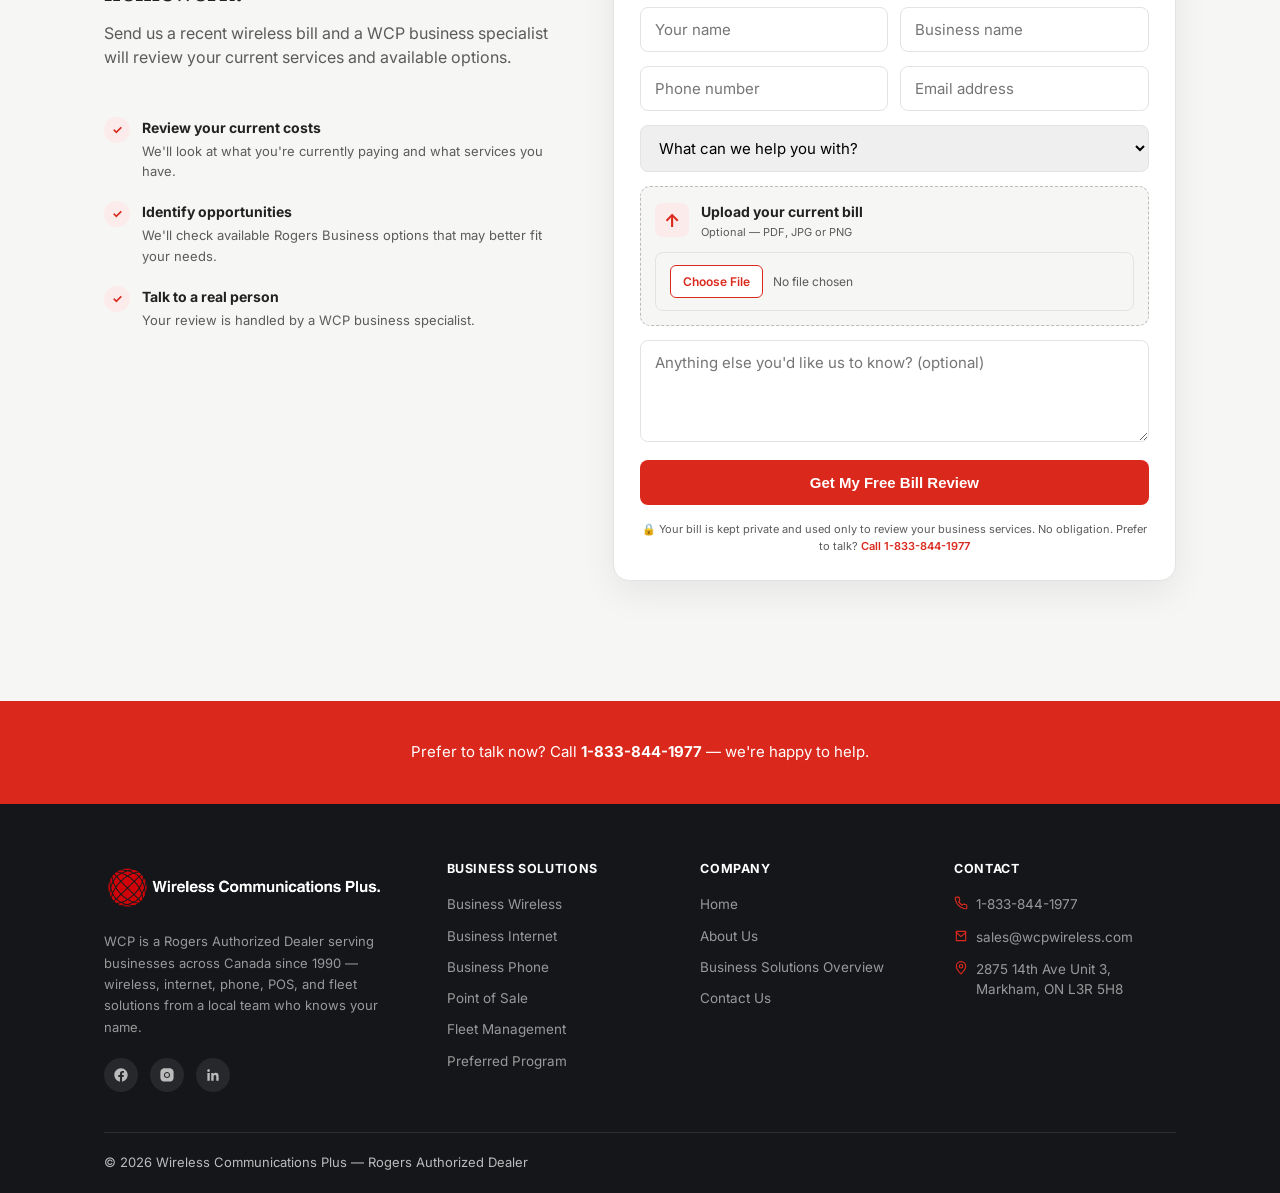
==== commit 320a8b25: "Fix HTML section closing tag and formatting" ====
--- a/index.html
+++ b/index.html
@@ -248,7 +248,7 @@
   </div>
 </section>
 
-<section id="contact" class="section form-section reveal" style="padding-top:64px; padding-bottom:64px;">
+<section id="contact" class="section form-section reveal">
   <div class="container">
     <div class="review-form-layout">
 
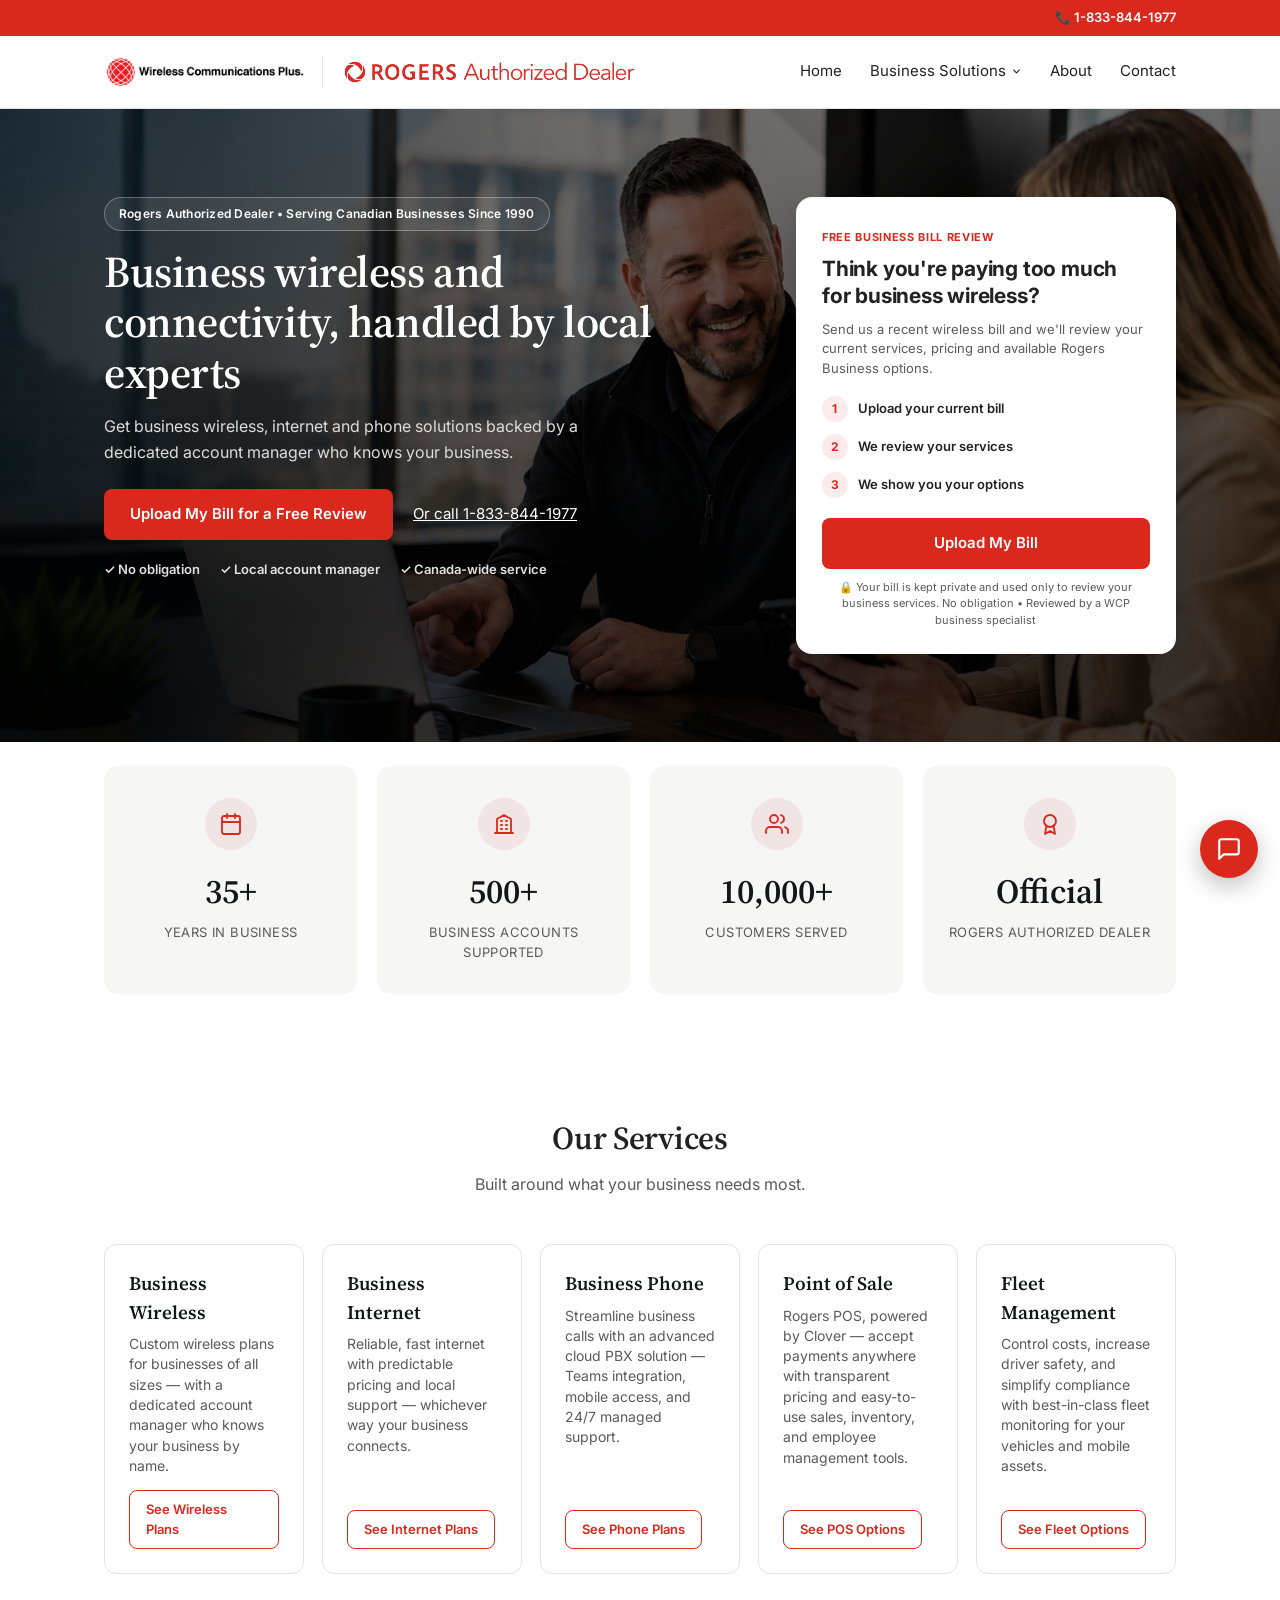
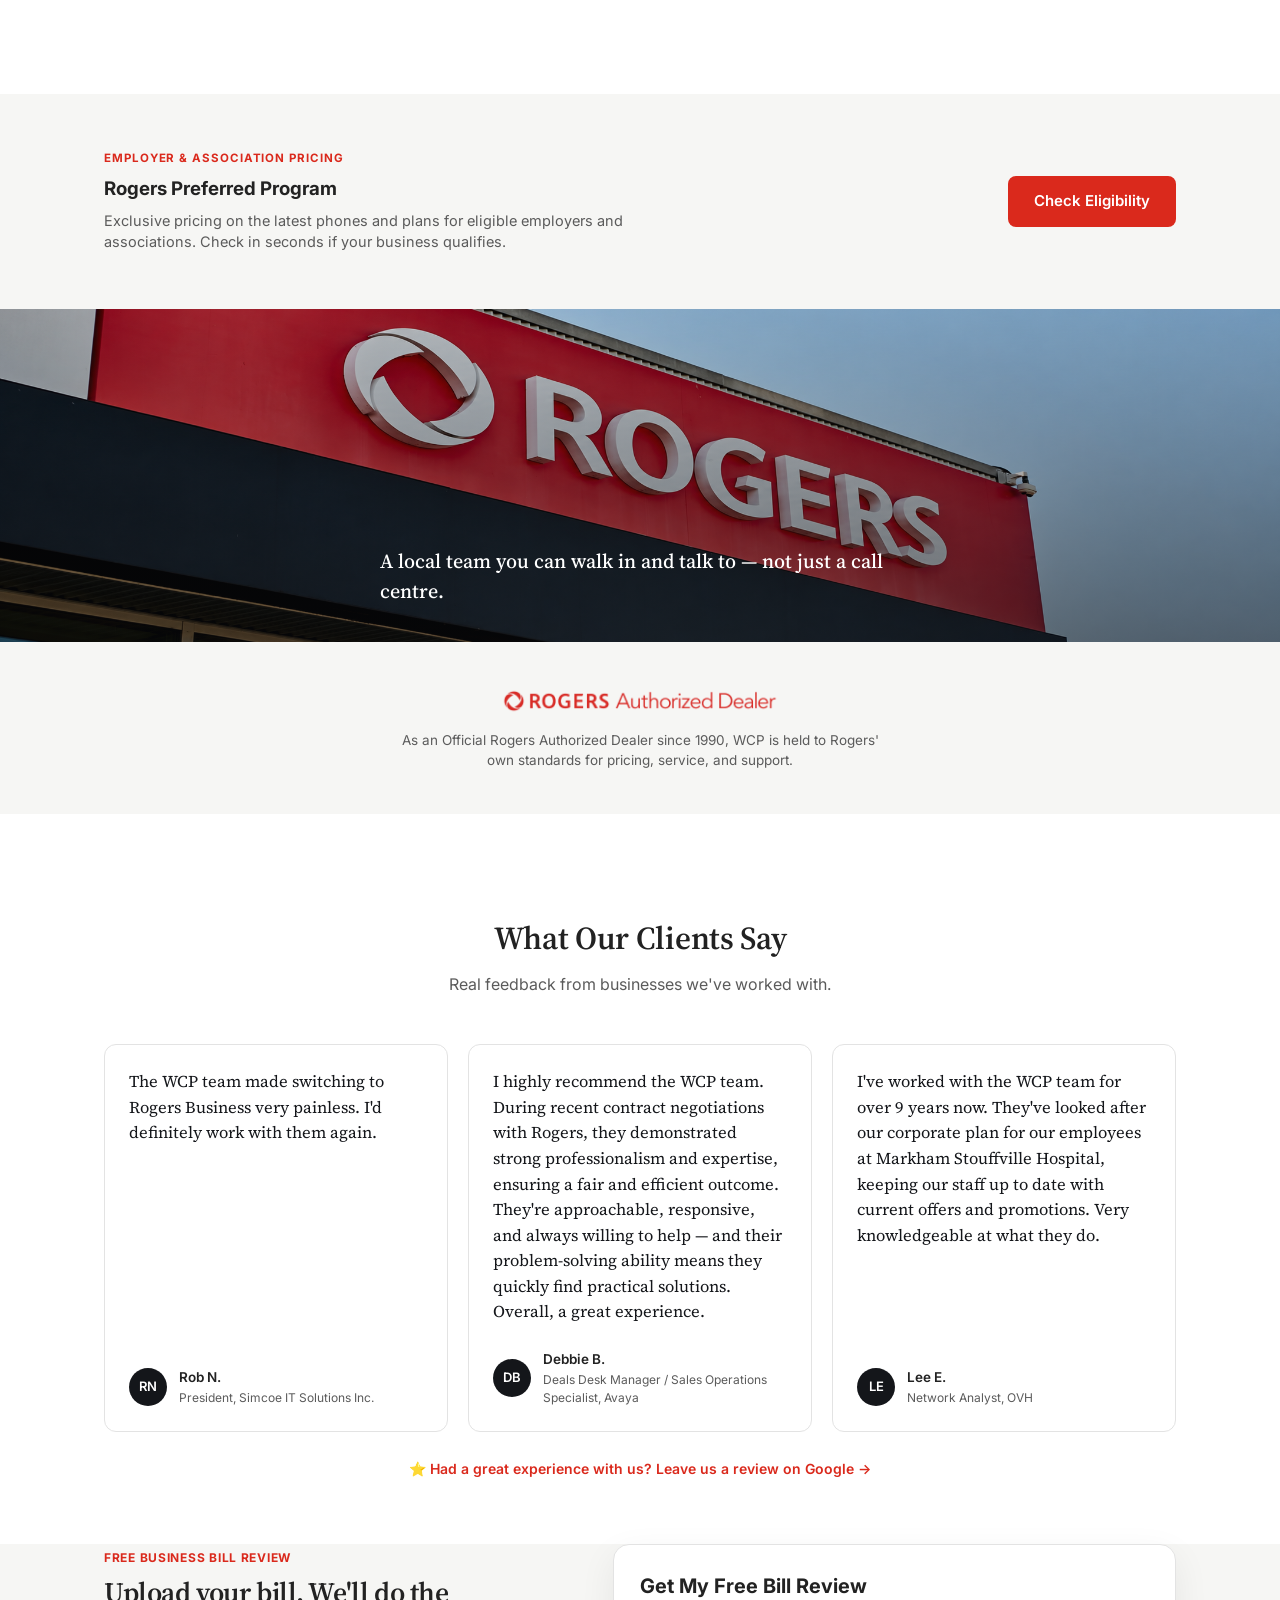
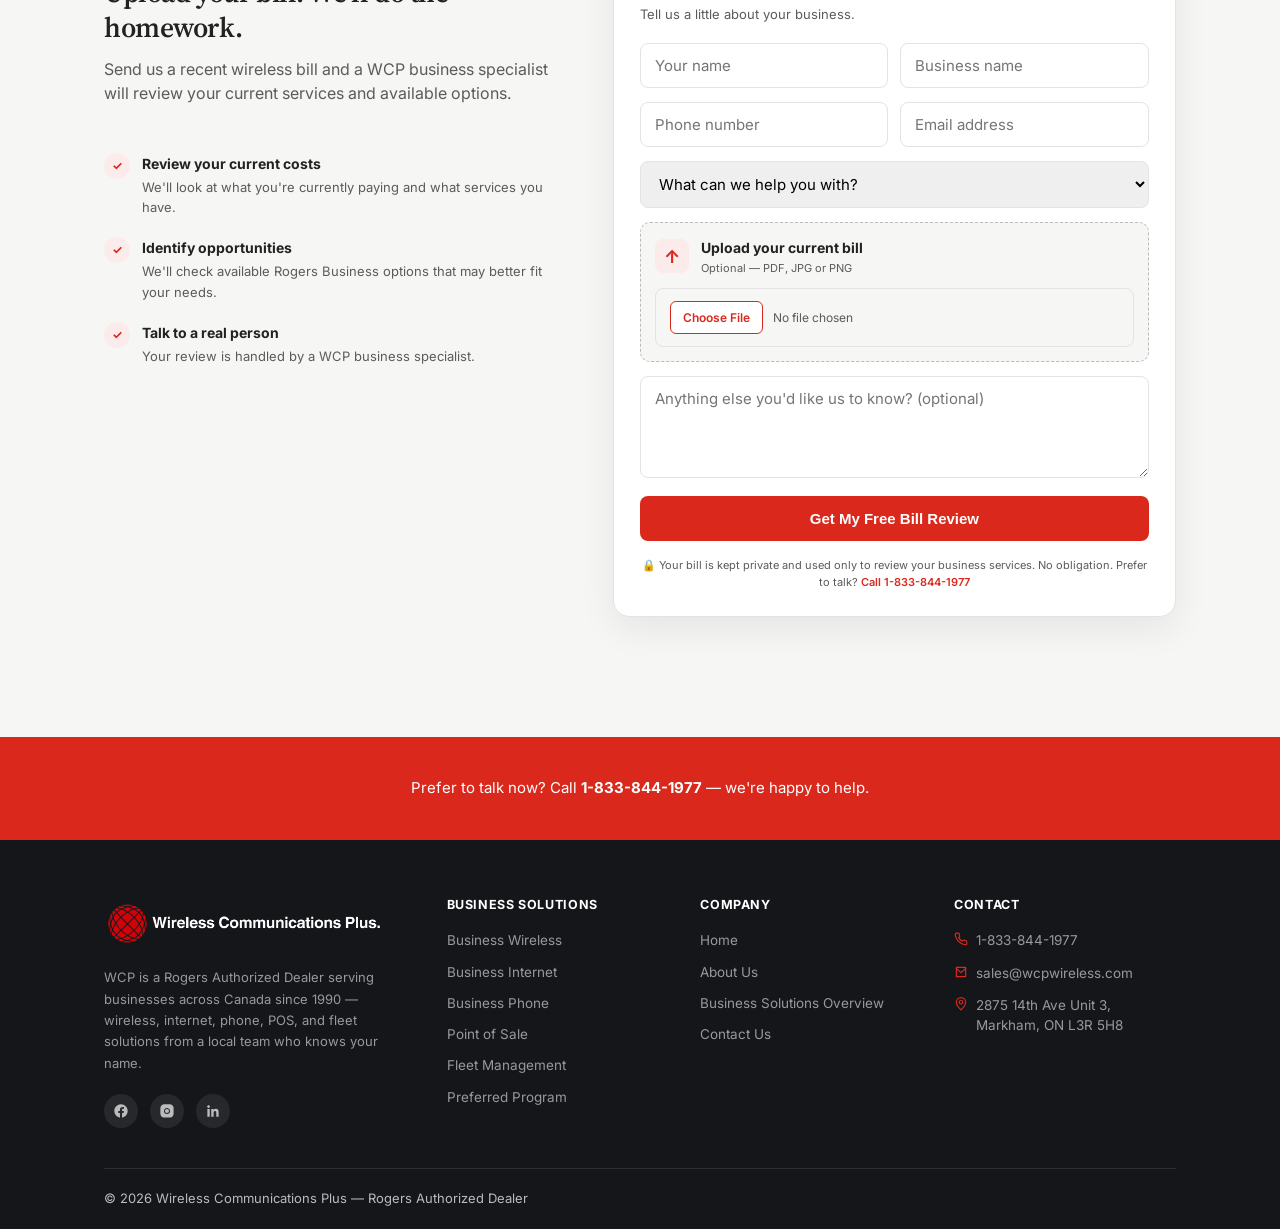
==== commit 0a87eb18: "Adjust padding in section and fix HTML closing tag" ====
--- a/index.html
+++ b/index.html
@@ -201,7 +201,7 @@
   </div>
 </section>
 
-<section class="section reveal" style="padding-top:64px; padding-bottom:64px;">
+<section class="section reveal" style="padding-top:100px; padding-bottom:64px;">
   <div class="container">
     <h2 style="text-align:center;">What Our Clients Say</h2>
     <p class="lede" style="text-align:center; margin-left:auto; margin-right:auto;">Real feedback from businesses we've worked with.</p>
